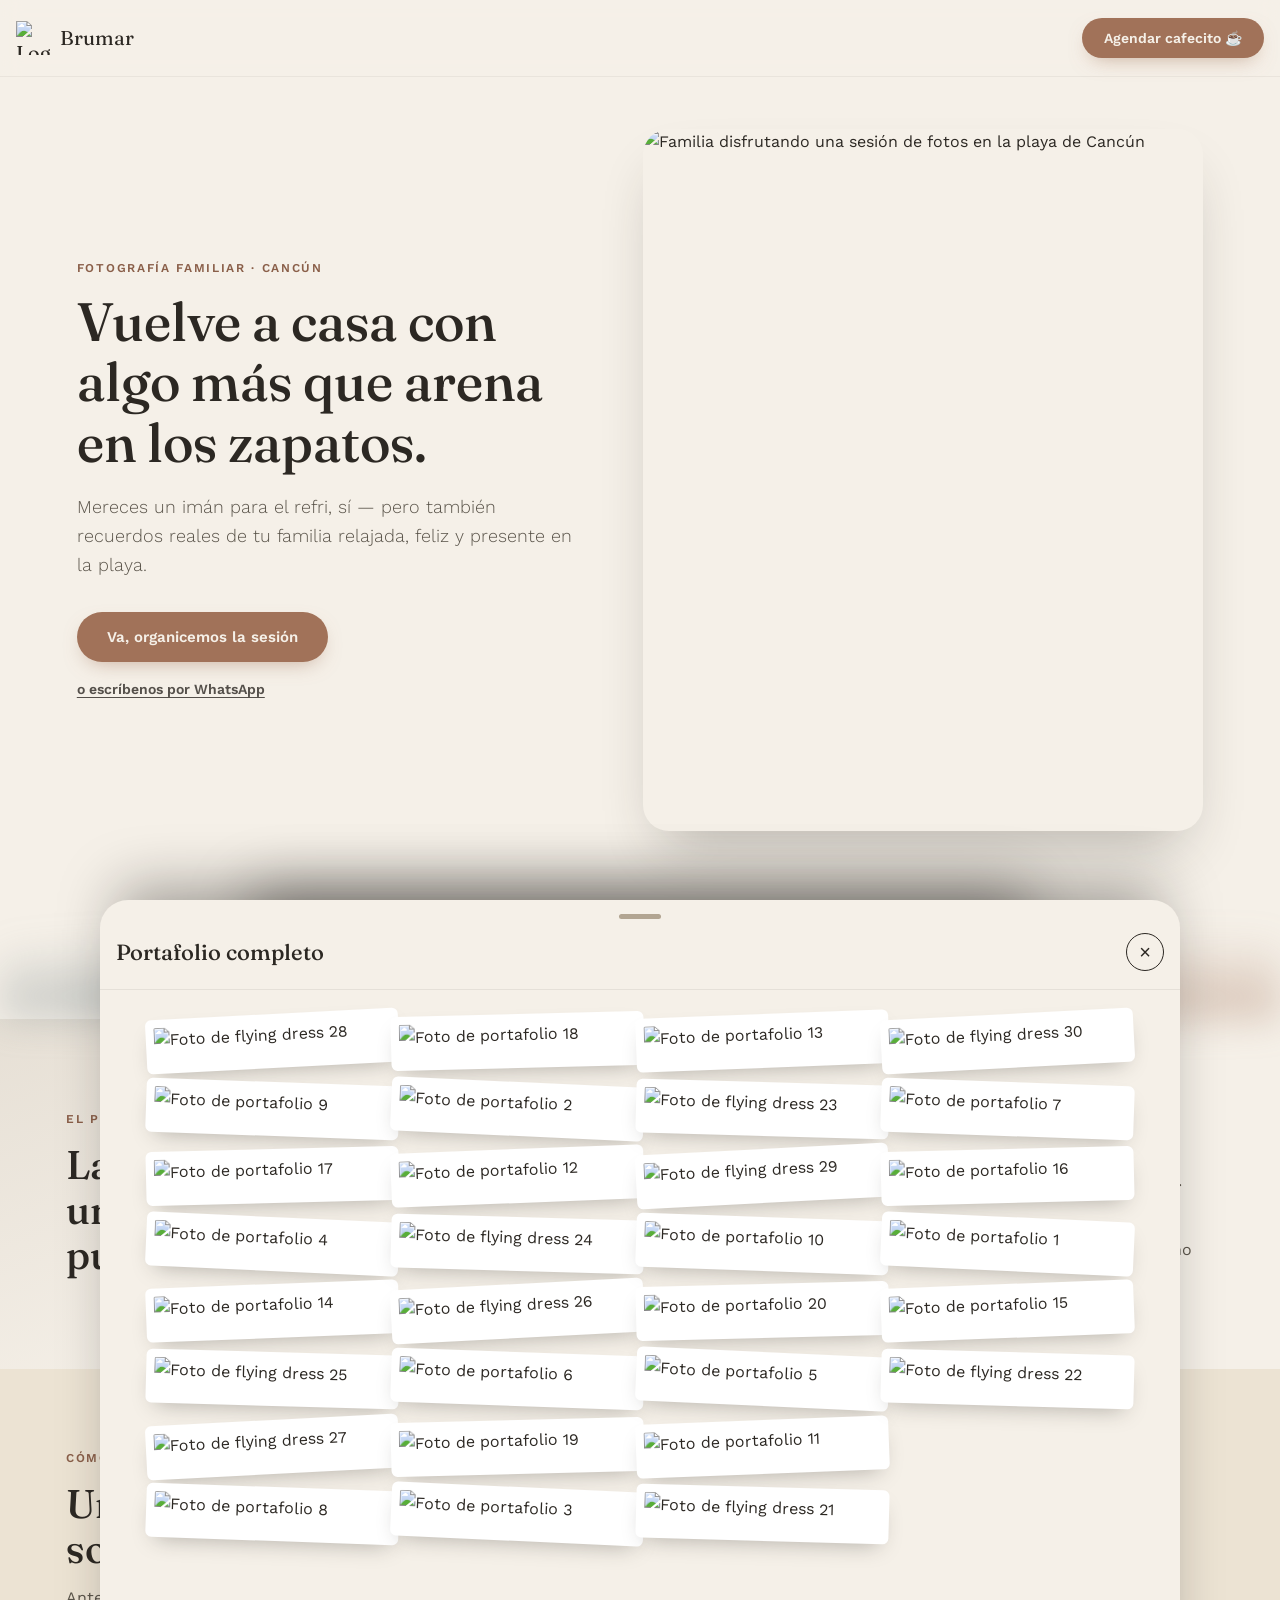
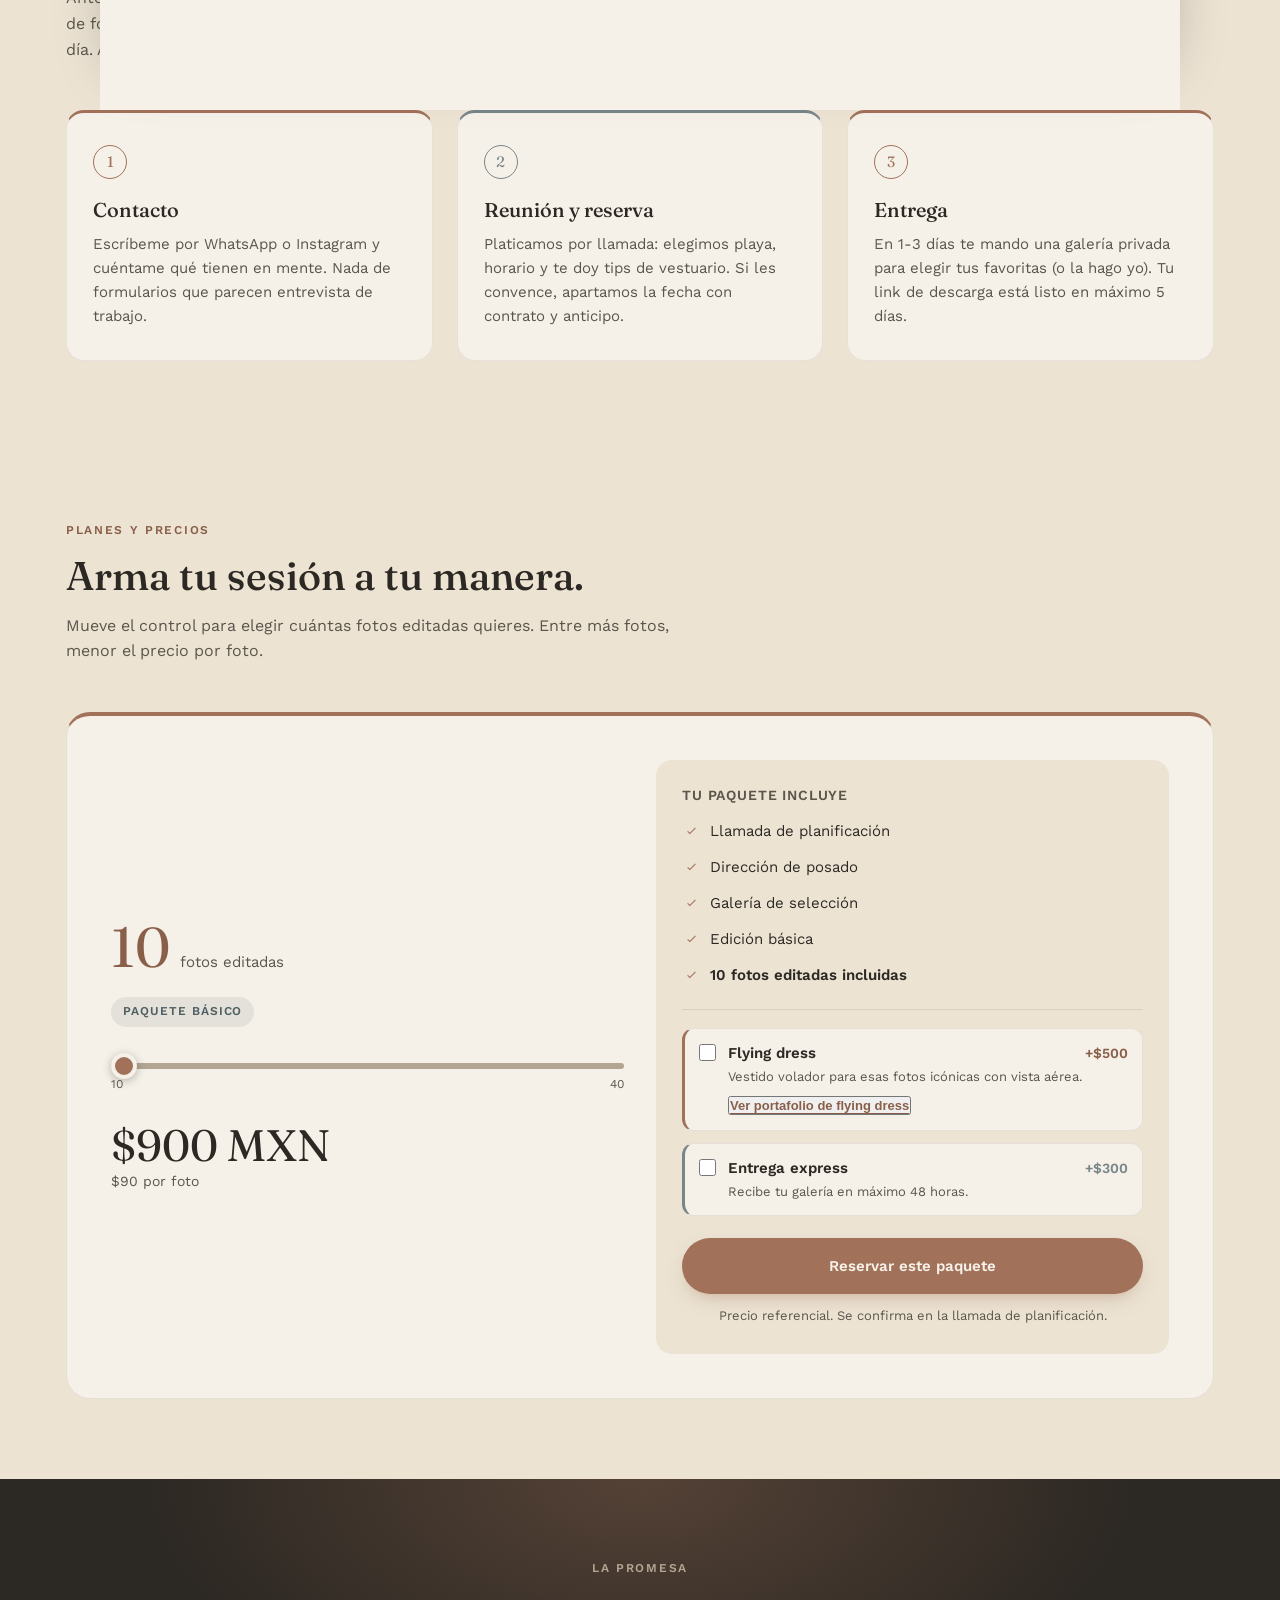
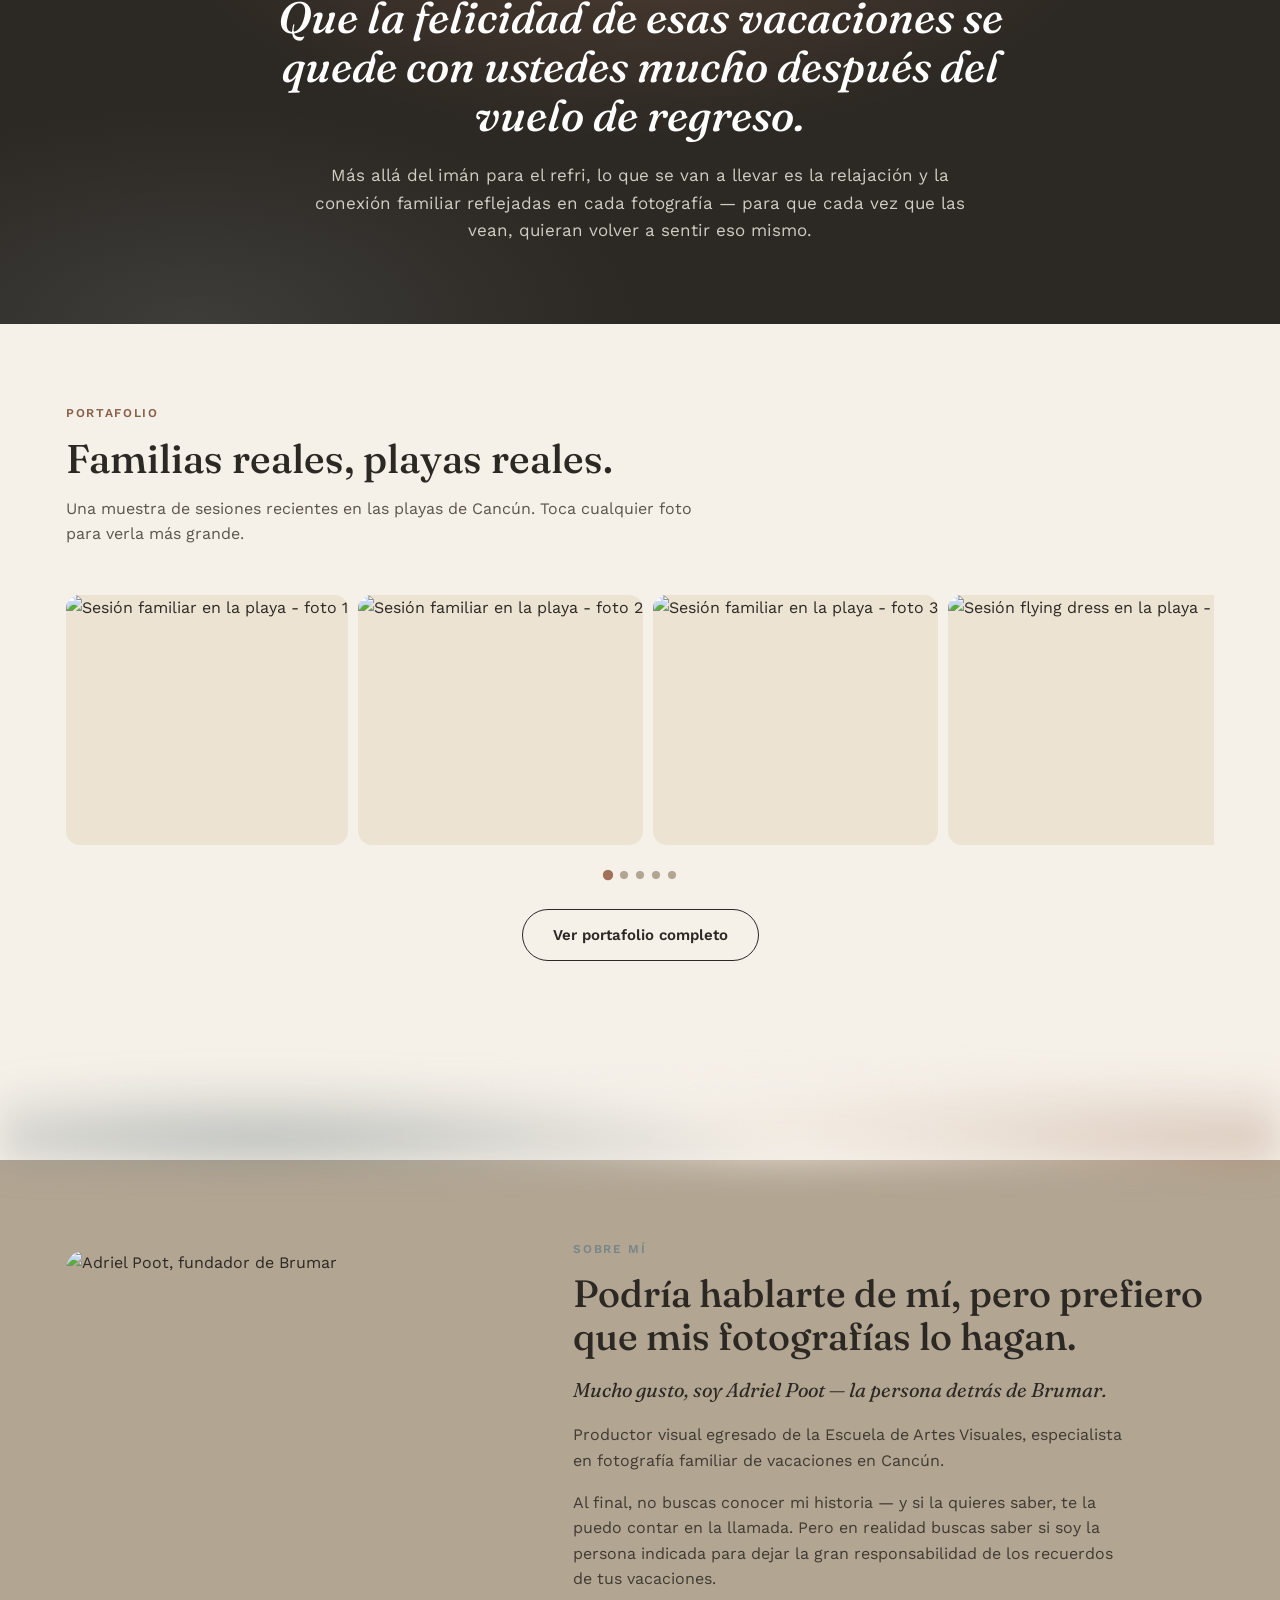
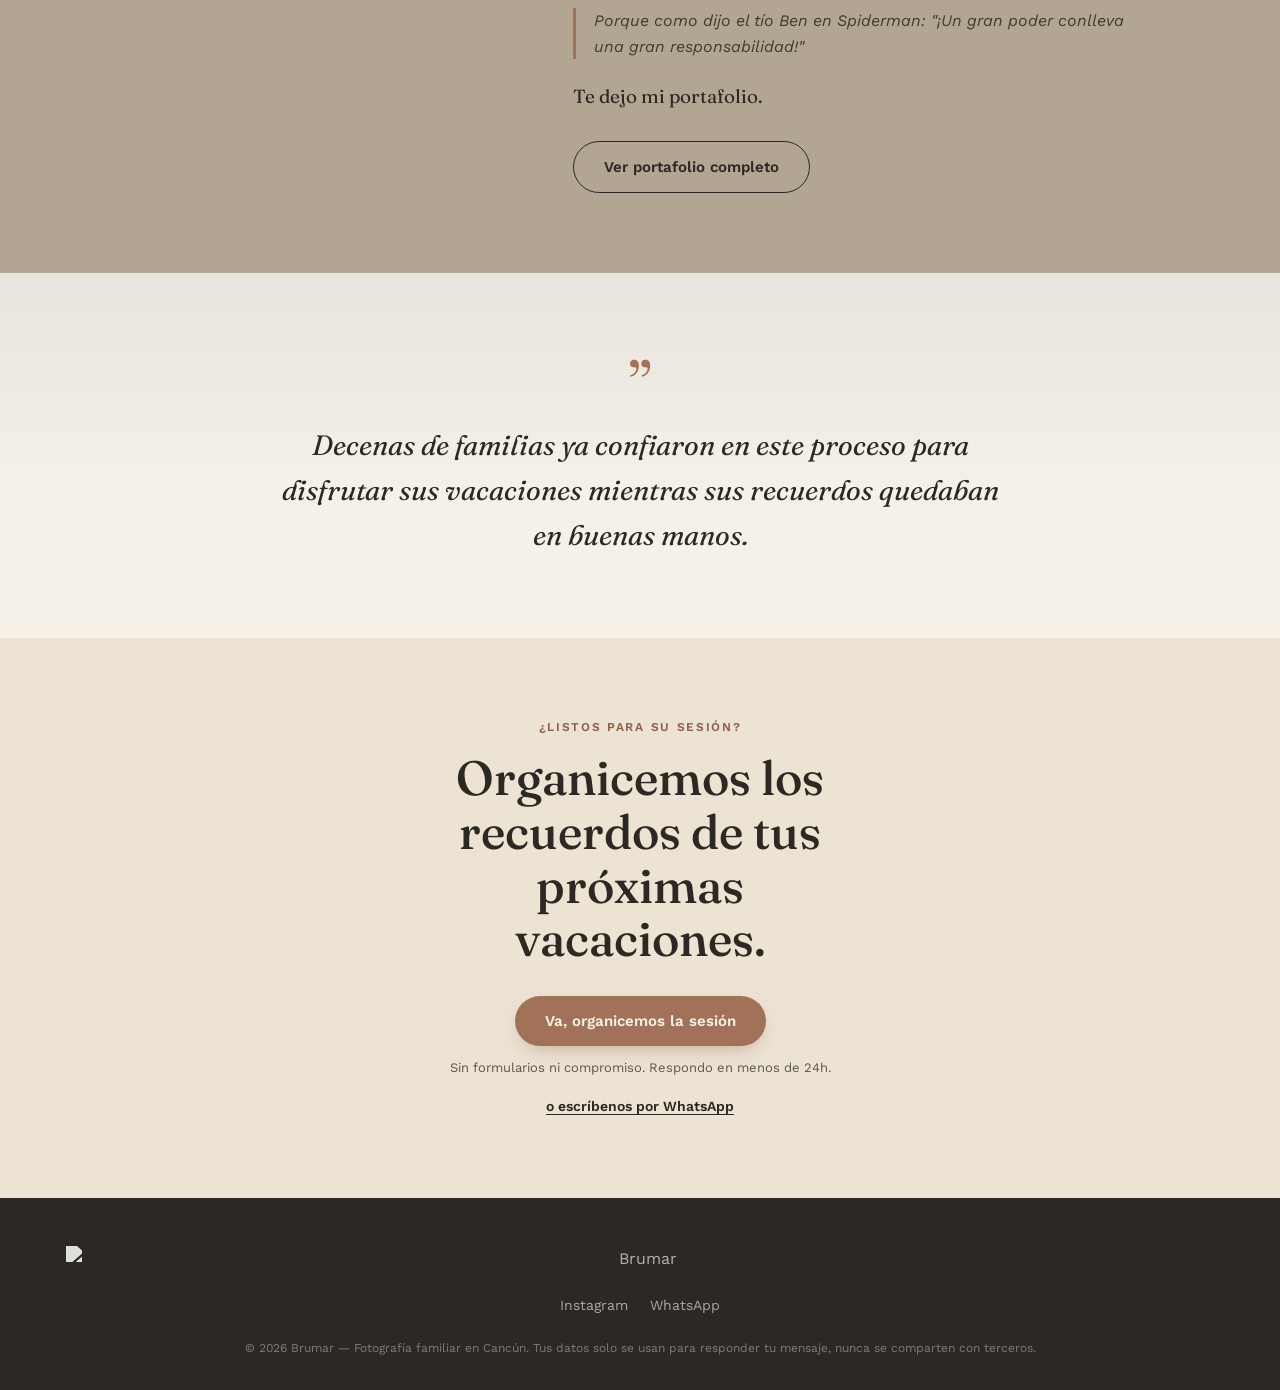
==== index.html @ 44fa8be9 "Update index.html" ====
<!DOCTYPE html>
<html lang="es-MX">
<head>
<meta charset="UTF-8">
<meta name="viewport" content="width=device-width, initial-scale=1.0">
<!-- Preconexiones: adelantan el DNS/TLS con estos dominios para que las fotos y el calendario carguen más rápido -->
<link rel="preconnect" href="https://res.cloudinary.com" crossorigin>
<link rel="dns-prefetch" href="https://res.cloudinary.com">
<link rel="preconnect" href="https://app.cal.com">
<link rel="dns-prefetch" href="https://app.cal.com">
<link rel="preconnect" href="https://cal.com">
<link rel="dns-prefetch" href="https://cal.com">
<script>
  // Evita que el navegador restaure la posición de scroll de una visita anterior
  if ('scrollRestoration' in history) { history.scrollRestoration = 'manual'; }
  window.addEventListener('load', () => { window.scrollTo(0, 0); });
</script>
<title>Brumar | Fotografía familiar en las playas de Cancún</title>
<meta name="description" content="Sesiones de fotografía familiar en las playas de Cancún. Vuelve a casa con recuerdos reales de tus vacaciones, no solo con arena en los zapatos.">

<!-- Open Graph -->
<meta property="og:type" content="business.business">
<meta property="og:title" content="Brumar | Fotografía familiar en las playas de Cancún">
<meta property="og:description" content="Sesiones de fotografía familiar en las playas de Cancún. Vuelve a casa con recuerdos reales de tus vacaciones.">
<meta property="og:image" content="https://res.cloudinary.com/dcio95v6m/image/upload/f_auto,q_auto/v1781577112/Dise%C3%B1o_sin_t%C3%ADtulo_kirfzv.png">
<meta property="og:locale" content="es_MX">

<link rel="icon" href="https://res.cloudinary.com/dcio95v6m/image/upload/w_64,h_64,c_fill,q_auto,f_auto/v1781577115/d54ecc66-3d17-4788-a42c-ffff938f80d3_gj0bym.jpg?v=2" type="image/jpeg">

<!-- Schema.org -->
<script type="application/ld+json">
{
  "@context": "https://schema.org",
  "@type": "LocalBusiness",
  "name": "Brumar",
  "image": "https://res.cloudinary.com/dcio95v6m/image/upload/v1781577112/Copia_de_IMG_3897-Editar_roaivf.jpg",
  "description": "Fotografía familiar de vacaciones en las playas de Cancún.",
  "areaServed": "Cancún, Quintana Roo, México",
  "founder": { "@type": "Person", "name": "Adriel Poot" }
}
</script>

<link rel="preconnect" href="https://fonts.googleapis.com">
<link rel="preconnect" href="https://fonts.gstatic.com" crossorigin>
<link href="https://fonts.googleapis.com/css2?family=Fraunces:ital,opsz,wght@0,9..144,400;0,9..144,500;0,9..144,600;1,9..144,500&family=Work+Sans:wght@300;400;500;600&display=swap" rel="stylesheet">

<style>
  /* ===================== TOKENS ===================== */
  :root{
    --cream:#F5F0E8;
    --cream-deep:#ECE3D3;
    --sand:#B2A592;
    --mist:#798689;
    --terracotta:#A17259;
    --terracotta-deep:#8A5F49;
    --ink:#2C2823;
    --ink-soft:#5B554B;
    --white:#FFFFFF;

    --font-display:'Fraunces', serif;
    --font-body:'Work Sans', sans-serif;

    --space-s: 16px;
    --space-m: 32px;
    --space-l: 48px;
    --space-xl: 80px;
  }

  *{margin:0;padding:0;box-sizing:border-box;}
  html{scroll-behavior:smooth;}
  body{
    font-family:var(--font-body);
    background:var(--cream);
    color:var(--ink);
    line-height:1.6;
    -webkit-font-smoothing:antialiased;
    overflow-x:hidden;
  }
  img{max-width:100%;display:block;}
  a{color:inherit;text-decoration:none;}
  h1,h2,h3{font-family:var(--font-display);font-weight:500;line-height:1.12;color:var(--ink);}
  .eyebrow{
    font-family:var(--font-body);
    text-transform:uppercase;
    letter-spacing:.14em;
    font-size:12px;
    font-weight:600;
    color:var(--terracotta-deep);
    display:block;
    margin-bottom:14px;
  }
  .container{max-width:1180px;margin:0 auto;padding:0 var(--space-s);}
  section{padding:var(--space-xl) 0;}
  @media (max-width:640px){
    section{padding:56px 0;}
    :root{--space-xl:56px;}
  }

  /* focus visibility */
  a:focus-visible, button:focus-visible{outline:2px solid var(--terracotta);outline-offset:3px;}
  @media (prefers-reduced-motion: reduce){
    *{animation-duration:0.01ms !important; animation-iteration-count:1 !important; transition-duration:0.01ms !important; scroll-behavior:auto !important;}
  }

  /* ===================== BUTTONS ===================== */
  .btn{
    display:inline-flex;
    align-items:center;
    gap:8px;
    background:var(--terracotta);
    color:var(--cream);
    font-family:var(--font-body);
    font-weight:600;
    font-size:15px;
    padding:16px 30px;
    border-radius:100px;
    border:none;
    cursor:pointer;
    box-shadow:0 8px 20px -8px rgba(161,114,89,.55);
    transition:transform .25s ease, box-shadow .25s ease, background .25s ease;
    white-space:nowrap;
  }
  .btn:hover{background:var(--terracotta-deep); transform:translateY(-2px); box-shadow:0 12px 24px -8px rgba(161,114,89,.6);}
  .btn-ghost{
    background:transparent;
    border:1.5px solid var(--ink);
    color:var(--ink);
    box-shadow:none;
  }
  .btn-ghost:hover{background:var(--ink); color:var(--cream);}
  .microcopy{
    display:block;
    margin-top:12px;
    font-size:13px;
    color:var(--ink-soft);
  }

  /* ===================== NAV ===================== */
  .nav{
    position:fixed; top:0; left:0; right:0; z-index:100;
    display:flex; align-items:center; justify-content:space-between;
    padding:18px var(--space-s);
    background:rgba(245,240,232,.72);
    backdrop-filter:blur(10px);
    -webkit-backdrop-filter:blur(10px);
    border-bottom:1px solid rgba(44,40,35,.06);
  }
  .nav.is-solid{background:rgba(245,240,232,.94);}
  .nav__logo{display:flex;align-items:center;gap:10px;font-family:var(--font-display);font-size:20px;}
  .nav__logo img{height:34px;width:auto;}
  .nav .btn{padding:12px 22px;font-size:14px;}

  /* ===================== HERO ===================== */
  .hero{
    position:relative;
    display:grid;
    grid-template-columns:1fr;
    background:var(--cream);
    padding:120px var(--space-s) 48px;
    gap:36px;
  }
  @media (min-width:900px){
    .hero{
      grid-template-columns:0.95fr 1.05fr;
      align-items:center;
      min-height:100vh;
      padding:120px 6vw 60px;
      gap:60px;
    }
  }
  .hero__text{
    order:2;
    display:flex;
    flex-direction:column;
    justify-content:center;
  }
  @media (min-width:900px){
    .hero__text{order:1; max-width:520px;}
  }
  .hero__media{
    order:1;
    position:relative;
    overflow:hidden;
    border-radius:26px;
    aspect-ratio:4/5;
    box-shadow:0 30px 60px -22px rgba(44,40,35,.32);
  }
  @media (min-width:900px){
    .hero__media{order:2; aspect-ratio:auto; height:min(78vh, 720px);}
  }
  .hero__media img{width:100%;height:100%;object-fit:cover;object-position:center 30%;}

  .hero__text .eyebrow{color:var(--terracotta-deep);}
  .hero h1{
    font-size:clamp(30px, 4.4vw, 54px);
    max-width:14ch;
    color:var(--ink);
  }
  .hero p{
    margin-top:20px;
    font-size:clamp(16px, 1.6vw, 18px);
    max-width:46ch;
    color:var(--ink-soft);
    font-weight:300;
  }
  .hero__cta{margin-top:32px;}
  .hero__cta .microcopy{color:var(--ink-soft);}
  .hero__alt, .cta-final__alt{margin-top:14px;}
  .hero__alt a{font-size:14px; font-weight:600; color:var(--ink); text-decoration:underline; text-underline-offset:3px; opacity:.8;}
  .hero__alt a:hover{opacity:1;}
  .cta-final__alt a{font-size:14px; font-weight:600; color:var(--ink); text-decoration:underline; text-underline-offset:3px;}

  .scroll-hint{display:none;}
  .scroll-hint span{width:1px;height:26px;background:currentColor;animation:scrollDown 1.8s ease-in-out infinite;}
  @keyframes scrollDown{0%{opacity:0; transform:scaleY(.3); transform-origin:top;}50%{opacity:1;transform:scaleY(1);transform-origin:top;}100%{opacity:0;transform:scaleY(.3);transform-origin:bottom;}}

  /* ===================== MIST DIVIDER (signature element) ===================== */
  .mist-divider{
    position:relative;
    height:120px;
    margin-top:-1px;
    background:
      radial-gradient(60% 100% at 20% 100%, rgba(121,134,137,.55), transparent 70%),
      radial-gradient(50% 100% at 60% 100%, rgba(245,240,232,.9), transparent 75%),
      radial-gradient(70% 100% at 90% 100%, rgba(161,114,89,.4), transparent 70%);
    filter:blur(18px);
  }
  @media (max-width:640px){.mist-divider{height:70px;}}

  /* ===================== REVEAL ===================== */
  .reveal{opacity:0; transform:translateY(22px); transition:opacity .8s ease, transform .8s ease;}
  .reveal.is-visible{opacity:1; transform:translateY(0);}

  /* ===================== PROBLEMA ===================== */
  .problema{background:linear-gradient(160deg, rgba(178,165,146,.22), transparent 55%), var(--cream);}
  .problema__grid{display:grid; gap:var(--space-l); align-items:center;}
  .problema h2{font-size:clamp(26px,4vw,40px); max-width:16ch;}
  .problema p{margin-top:18px; color:var(--ink-soft); font-size:16px; max-width:52ch;}
  @media (min-width:900px){
    .problema__grid{grid-template-columns:1fr 1fr; gap:var(--space-xl);}
  }

  /* ===================== PROCESO ===================== */
  .proceso{background:var(--cream-deep);}
  .proceso__head{max-width:640px; margin-bottom:var(--space-l);}
  .proceso__head h2{font-size:clamp(26px,4vw,40px);}
  .proceso__head p{margin-top:14px; color:var(--ink-soft);}
  .proceso__grid{display:grid; gap:24px; grid-template-columns:1fr;}
  @media (min-width:820px){.proceso__grid{grid-template-columns:repeat(3,1fr);}}
  .step{
    background:var(--cream);
    border-radius:18px;
    padding:32px 26px;
    border:1px solid rgba(44,40,35,.07);
    border-top:3px solid var(--terracotta);
  }
  .step:nth-child(2){border-top-color:var(--mist);}
  .step__num{
    font-family:var(--font-display);
    font-size:15px;
    color:var(--terracotta);
    border:1px solid var(--terracotta);
    width:34px;height:34px;
    border-radius:50%;
    display:flex;align-items:center;justify-content:center;
    margin-bottom:20px;
  }
  .step:nth-child(2) .step__num{color:var(--mist); border-color:var(--mist);}
  .step h3{font-size:20px; margin-bottom:10px;}
  .step p{color:var(--ink-soft); font-size:15px;}

  /* ===================== COTIZADOR ===================== */
  .cotizador{background:var(--cream-deep);}
  .cotizador__head{max-width:640px; margin-bottom:var(--space-l);}
  .cotizador__head h2{font-size:clamp(26px,4vw,40px);}
  .cotizador__head p{margin-top:14px; color:var(--ink-soft);}
  .quoter{
    background:var(--cream);
    border-radius:24px;
    border:1px solid rgba(44,40,35,.08);
    border-top:4px solid var(--terracotta);
    padding:36px;
    display:grid;
    gap:32px;
  }
  @media (min-width:900px){.quoter{grid-template-columns:1fr 1fr; padding:44px;}}

  .quoter__left{display:flex; flex-direction:column; justify-content:center;}
  .quoter__count{display:flex; align-items:baseline; gap:10px; margin-bottom:6px;}
  .quoter__count-num{font-family:var(--font-display); font-size:56px; color:var(--terracotta-deep);}
  .quoter__count-label{font-size:15px; color:var(--ink-soft);}
  .quoter__tier{
    display:inline-block;
    font-size:12px; font-weight:600; letter-spacing:.08em; text-transform:uppercase;
    color:var(--terracotta-deep);
    background:rgba(161,114,89,.1);
    padding:5px 12px;
    border-radius:100px;
    margin-bottom:22px;
    width:fit-content;
    transition:color .2s ease, background .2s ease;
  }
  .quoter__tier.is-mist{color:#4f5f62; background:rgba(121,134,137,.14);}

  .slider{
    -webkit-appearance:none;
    appearance:none;
    width:100%;
    height:6px;
    border-radius:100px;
    background:var(--sand);
    outline:none;
    margin:14px 0 6px;
  }
  .slider::-webkit-slider-thumb{
    -webkit-appearance:none;
    appearance:none;
    width:26px;height:26px;
    border-radius:50%;
    background:var(--terracotta);
    border:4px solid var(--cream);
    box-shadow:0 2px 8px rgba(44,40,35,.3);
    cursor:pointer;
  }
  .slider::-moz-range-thumb{
    width:26px;height:26px;
    border-radius:50%;
    background:var(--terracotta);
    border:4px solid var(--cream);
    box-shadow:0 2px 8px rgba(44,40,35,.3);
    cursor:pointer;
    border:none;
  }
  .slider::-moz-range-track{height:6px; border-radius:100px; background:var(--sand);}
  .quoter__scale{display:flex; justify-content:space-between; font-size:12px; color:var(--ink-soft); margin-bottom:28px;}

  .quoter__price-row{display:flex; flex-direction:column; gap:2px;}
  .quoter__price{font-family:var(--font-display); font-size:44px; color:var(--ink); line-height:1.05;}
  .quoter__price-sub{font-size:14px; color:var(--ink-soft);}
  .quoter__total{margin-top:2px; font-size:14px; color:var(--ink-soft);}
  .quoter__total strong{color:var(--ink); font-weight:600; font-family:var(--font-body);}
  .quoter__extras-total{font-size:13px; color:var(--terracotta-deep); margin-top:2px; min-height:18px;}

  .quoter__right{
    background:var(--cream-deep);
    border-radius:16px;
    padding:28px 26px;
  }
  .quoter__right h3{font-family:var(--font-body); font-size:14px; font-weight:600; text-transform:uppercase; letter-spacing:.06em; color:var(--ink-soft); margin-bottom:16px;}
  .quoter__list{list-style:none; display:flex; flex-direction:column; gap:12px; margin-bottom:22px;}
  .quoter__list li{display:flex; align-items:flex-start; gap:10px; font-size:15px; color:var(--ink);}
  .quoter__list li::before{
    content:"";
    flex-shrink:0;
    width:18px;height:18px;
    margin-top:2px;
    border-radius:50%;
    background:var(--terracotta);
    -webkit-mask:url("data:image/svg+xml,%3Csvg xmlns='http://www.w3.org/2000/svg' viewBox='0 0 24 24'%3E%3Cpath fill='white' d='M9 16.2l-3.5-3.5-1.4 1.4L9 19 20 8l-1.4-1.4z'/%3E%3C/svg%3E") center/70% no-repeat;
    mask:url("data:image/svg+xml,%3Csvg xmlns='http://www.w3.org/2000/svg' viewBox='0 0 24 24'%3E%3Cpath fill='white' d='M9 16.2l-3.5-3.5-1.4 1.4L9 19 20 8l-1.4-1.4z'/%3E%3C/svg%3E") center/70% no-repeat;
  }
  .quoter__list li.is-dynamic{font-weight:600;}

  /* Extras */
  .quoter__extras{
    border-top:1px solid rgba(44,40,35,.1);
    padding-top:18px;
    margin-bottom:22px;
    display:flex; flex-direction:column; gap:12px;
  }
  .extra{
    display:flex; align-items:flex-start; gap:12px;
    background:var(--cream);
    border:1px solid rgba(44,40,35,.08);
    border-left:3px solid var(--terracotta);
    border-radius:12px;
    padding:12px 14px;
    cursor:pointer;
  }
  .extra--mist{border-left-color:var(--mist);}
  .extra input{margin-top:3px; width:17px; height:17px; accent-color:var(--terracotta); flex-shrink:0;}
  .extra--mist input{accent-color:var(--mist);}
  .extra--mist .extra__price{color:var(--mist);}
  .extra__body{flex:1;}
  .extra__top{display:flex; justify-content:space-between; align-items:baseline; gap:8px;}
  .extra__name{font-size:15px; font-weight:600; color:var(--ink);}
  .extra__price{font-size:14px; color:var(--terracotta-deep); font-weight:600; white-space:nowrap;}
  .extra__desc{font-size:13px; color:var(--ink-soft); margin-top:2px;}
  .extra__link{
    display:inline-block; margin-top:8px; font-size:13px; font-weight:600;
    color:var(--terracotta-deep); text-decoration:underline;
    text-underline-offset:3px;
  }

  .quoter__right .btn{width:100%; justify-content:center;}
  .quoter__right .microcopy{text-align:center;}

  /* Modal galería Flying Dress: mismo lenguaje visual que el portafolio completo */
  .fd-modal{
    position:fixed; inset:0; z-index:210;
    display:flex;
    align-items:flex-end;
    justify-content:center;
    background:rgba(20,18,16,0);
    pointer-events:none;
    transition:background .3s ease, backdrop-filter .3s ease;
  }
  .fd-modal.is-open{
    background:rgba(20,18,16,.55);
    backdrop-filter:blur(3px);
    -webkit-backdrop-filter:blur(3px);
    pointer-events:auto;
  }
  .fd-modal__panel{
    display:flex;
    flex-direction:column;
    width:100%;
    max-width:820px;
    height:88vh;
    background:var(--cream);
    border-radius:28px 28px 0 0;
    box-shadow:0 -30px 60px -20px rgba(20,18,16,.4);
    transform:translateY(100%);
    transition:transform .3s cubic-bezier(.22,.61,.36,1);
    position:relative;
  }
  .fd-modal.is-open .fd-modal__panel{transform:translateY(0);}
  .fd-modal__handle{width:42px; height:5px; border-radius:100px; background:var(--sand); margin:14px auto 0; flex-shrink:0;}
  .fd-modal__header{
    padding:10px var(--space-s) 14px;
    border-bottom:1px solid rgba(44,40,35,.08);
  }
  .fd-modal h3{font-family:var(--font-display); font-size:22px; line-height:1.1;}
  .fd-modal p{color:var(--ink-soft); font-size:13px; margin-top:4px;}
  .fd-modal__close{
    position:absolute; top:16px; right:18px;
    background:transparent; color:var(--ink);
    width:38px; height:38px; border-radius:50%;
    border:1.5px solid var(--ink);
    font-size:20px; line-height:1; cursor:pointer;
    display:flex; align-items:center; justify-content:center;
    transition:background .2s ease, color .2s ease, transform .2s ease;
  }
  .fd-modal__close:hover{background:var(--ink); color:var(--cream); transform:rotate(90deg);}
  .fd-modal__body{flex:1; overflow-y:auto; padding:20px var(--space-s) 60px;}

  /* ===================== PROMESA ===================== */
  .promesa{
    background:
      radial-gradient(60% 90% at 50% 0%, rgba(161,114,89,.35), transparent 65%),
      radial-gradient(50% 70% at 15% 100%, rgba(121,134,137,.22), transparent 70%),
      var(--ink);
    color:var(--cream);
    text-align:center;
  }
  .promesa .container{max-width:820px;}
  .promesa .eyebrow{color:var(--sand);}
  .promesa h2{color:var(--white); font-size:clamp(26px,4.4vw,44px); font-style:italic;}
  .promesa p{margin-top:22px; color:rgba(245,240,232,.82); font-size:17px; max-width:60ch; margin-left:auto; margin-right:auto;}

  /* ===================== PORTAFOLIO ===================== */
  .portafolio__head{max-width:640px; margin-bottom:var(--space-l);}
  .portafolio__head h2{font-size:clamp(26px,4vw,40px);}
  .portafolio__head p{margin-top:14px; color:var(--ink-soft);}

  /* Carrusel: cada foto conserva su orientación real (vertical u horizontal), sin recortes */
  .carousel-wrap{position:relative;}
  .carousel{
    display:flex;
    gap:10px;
    overflow-x:auto;
    scroll-snap-type:x mandatory;
    padding-bottom:6px;
    scrollbar-width:none;
  }
  .carousel::-webkit-scrollbar{display:none;}
  .carousel figure{
    flex:0 0 auto;
    height:190px;
    scroll-snap-align:start;
    border-radius:14px;
    overflow:hidden;
    cursor:pointer;
    background:var(--cream-deep);
  }
  @media (min-width:720px){.carousel figure{height:250px;}}
  .carousel img{height:100%; width:auto; display:block; transition:transform .5s ease;}
  .carousel figure:hover img{transform:scale(1.04);}

  .carousel__dots{display:flex; justify-content:center; gap:8px; margin-top:20px;}
  .carousel__dots button{
    width:8px; height:8px; border-radius:50%;
    border:none; background:var(--sand); padding:0; cursor:pointer;
    transition:background .2s ease, transform .2s ease;
  }
  .carousel__dots button.is-active{background:var(--terracotta); transform:scale(1.3);}

  /* Flechas: flotan sobre el carrusel y solo aparecen al pasar el cursor (desktop) */
  .carousel__nav{
    position:absolute; top:0; bottom:6px;
    display:flex; align-items:center;
    pointer-events:none;
  }
  .carousel__nav--prev{left:-6px;}
  .carousel__nav--next{right:-6px;}
  .carousel__nav button{
    width:38px; height:38px; border-radius:50%;
    border:none; background:rgba(245,240,232,.92);
    box-shadow:0 6px 16px -6px rgba(44,40,35,.4);
    display:flex; align-items:center; justify-content:center;
    cursor:pointer; font-size:15px; color:var(--ink);
    opacity:0;
    transform:translateY(0) scale(.9);
    transition:opacity .2s ease, transform .2s ease, background .2s ease, color .2s ease;
    pointer-events:auto;
  }
  .carousel-wrap:hover .carousel__nav button{opacity:1; transform:scale(1);}
  .carousel__nav button:hover{background:var(--ink); color:var(--cream);}
  @media (max-width:900px){ .carousel__nav{display:none;} }

  .portafolio__footer{margin-top:30px; text-align:center;}

  /* Lightbox */
  .lightbox{
    position:fixed;inset:0;z-index:300;
    background:rgba(20,18,16,.92);
    display:none;
    align-items:flex-start;justify-content:center;
    padding:80px 24px 24px;
    overflow-y:auto;
  }
  .lightbox.is-open{display:flex;}
  .lightbox img{max-width:100%; max-height:78vh; border-radius:8px;}
  .lightbox__close{
    position:fixed; top:20px; right:24px;
    width:42px; height:42px; border-radius:50%;
    background:rgba(245,240,232,.12);
    border:1.5px solid rgba(245,240,232,.6);
    color:var(--cream);
    font-size:22px;cursor:pointer;line-height:1;
    display:flex; align-items:center; justify-content:center;
    transition:background .2s ease, transform .2s ease;
    z-index:2;
  }
  .lightbox__close:hover{background:rgba(245,240,232,.9); color:var(--ink); transform:rotate(90deg);}

  /* Modal portafolio completo: panel que sube desde abajo (bottom sheet), tampoco recorta las fotos */
  .full-modal{
    position:fixed; inset:0; z-index:210;
    display:flex;
    align-items:flex-end;
    justify-content:center;
    background:rgba(20,18,16,0);
    backdrop-filter:blur(0px);
    -webkit-backdrop-filter:blur(0px);
    pointer-events:none;
    transition:background .3s ease, backdrop-filter .3s ease;
  }
  .full-modal.is-open{
    background:rgba(20,18,16,.55);
    backdrop-filter:blur(3px);
    -webkit-backdrop-filter:blur(3px);
    pointer-events:auto;
  }
  .full-modal__panel{
    display:flex;
    flex-direction:column;
    width:100%;
    max-width:1080px;
    height:90vh;
    background:var(--cream);
    border-radius:28px 28px 0 0;
    box-shadow:0 -30px 60px -20px rgba(20,18,16,.4);
    transform:translateY(100%);
    transition:transform .3s cubic-bezier(.22,.61,.36,1);
  }
  .full-modal.is-open .full-modal__panel{transform:translateY(0);}

  .full-modal__handle{
    width:42px; height:5px; border-radius:100px;
    background:var(--sand);
    margin:14px auto 0;
    flex-shrink:0;
  }
  .full-modal__header{
    position:sticky; top:0; z-index:2;
    display:flex; align-items:center; justify-content:space-between;
    gap:16px;
    padding:14px var(--space-s) 18px;
    background:var(--cream);
    border-bottom:1px solid rgba(44,40,35,.08);
    border-radius:28px 28px 0 0;
  }
  .full-modal__titles h3{font-family:var(--font-display); font-size:22px; line-height:1.1;}
  .full-modal__titles span{font-size:13px; color:var(--ink-soft);}
  .full-modal__close{
    background:transparent; color:var(--ink);
    width:38px; height:38px; border-radius:50%;
    border:1.5px solid var(--ink);
    font-size:20px; line-height:1; cursor:pointer;
    display:flex; align-items:center; justify-content:center;
    flex-shrink:0;
    transition:background .2s ease, color .2s ease, transform .2s ease;
  }
  .full-modal__close:hover{background:var(--ink); color:var(--cream); transform:rotate(90deg);}
  .full-modal__body{
    flex:1;
    overflow-y:auto;
    padding:24px var(--space-s) 70px;
  }
  /* Colaje tipo polaroid — compartido por el portafolio completo y el de flying dress */
  .masonry{
    columns:2 140px; column-gap:0;
    max-width:980px; margin:0 auto;
  }
  @media (min-width:560px){.masonry{columns:3 170px;}}
  @media (min-width:860px){.masonry{columns:4 200px;}}
  /* El panel de flying dress es más angosto: nunca pasa de 3 columnas */
  .fd-modal .masonry{max-width:100%;}
  @media (min-width:860px){.fd-modal .masonry{columns:3 170px;}}
  .masonry figure{
    break-inside:avoid;
    margin:0 -4px 14px;
    padding:8px 8px 20px;
    background:var(--white);
    border-radius:6px;
    box-shadow:0 10px 22px -10px rgba(44,40,35,.35);
    cursor:pointer;
    transition:transform .3s ease, box-shadow .3s ease, z-index 0s;
    position:relative;
  }
  .masonry img{width:100%; display:block; border-radius:2px;}
  .masonry figure:nth-child(6n+1){transform:rotate(-3deg);}
  .masonry figure:nth-child(6n+2){transform:rotate(2deg);}
  .masonry figure:nth-child(6n+3){transform:rotate(-1.4deg);}
  .masonry figure:nth-child(6n+4){transform:rotate(2.6deg);}
  .masonry figure:nth-child(6n+5){transform:rotate(-2.2deg);}
  .masonry figure:nth-child(6n){transform:rotate(1.6deg);}
  .masonry figure:hover{
    transform:rotate(0deg) scale(1.05);
    box-shadow:0 20px 34px -14px rgba(44,40,35,.5);
    z-index:5;
  }

  /* ===================== SOBRE MÍ ===================== */
  .sobre{background:var(--sand); color:var(--ink);}
  .sobre .eyebrow{color:var(--mist);}
  .sobre__grid{display:grid; gap:var(--space-l); align-items:center;}
  @media (min-width:880px){.sobre__grid{grid-template-columns:0.8fr 1.2fr; gap:var(--space-xl);}}
  .sobre__photo{
    border-radius:20px;
    overflow:hidden;
    aspect-ratio:4/5;
  }
  .sobre__photo img{width:100%;height:100%;object-fit:cover;}
  .sobre h2{font-size:clamp(26px,4vw,38px);}
  .sobre .lead{
    font-family:var(--font-display);
    font-style:italic;
    font-size:20px;
    margin-top:16px;
    color:var(--ink);
  }
  .sobre p{margin-top:16px; color:#3f3a32; font-size:16px; max-width:56ch;}
  .sobre__quote{
    margin-top:22px;
    padding-left:18px;
    border-left:3px solid var(--terracotta);
    font-style:italic;
    color:var(--ink);
    font-size:15px;
  }
  .sobre__sig{margin-top:22px; font-family:var(--font-display); font-size:19px;}
  .sobre__footer{margin-top:30px;}
  .sobre .btn-ghost{border-color:var(--ink);}

  /* ===================== PRUEBA SOCIAL ===================== */
  .social{background:linear-gradient(180deg, rgba(121,134,137,.10), rgba(121,134,137,0) 60%), var(--cream); text-align:center;}
  .social .container{max-width:760px;}
  .social__mark{font-family:var(--font-display); font-size:64px; color:var(--terracotta); line-height:1; margin-bottom:6px;}
  .social p{font-family:var(--font-display); font-size:clamp(20px,3vw,28px); font-style:italic; color:var(--ink);}

  /* ===================== CTA FINAL ===================== */
  .cta-final{
    background:var(--cream-deep);
    text-align:center;
  }
  .cta-final h2{font-size:clamp(28px,5vw,48px); max-width:14ch; margin:0 auto;}
  .cta-final .btn{margin-top:30px;}

  /* ===================== FOOTER ===================== */
  footer{
    background:var(--ink);
    color:rgba(245,240,232,.75);
    padding:var(--space-l) 0 var(--space-m);
    text-align:center;
  }
  .footer__logo{height:30px; margin:0 auto 18px; filter:brightness(0) invert(1); opacity:.85;}
  .footer__social{display:flex; justify-content:center; gap:22px; margin-bottom:22px; font-size:14px;}
  .footer__social a{opacity:.85;}
  .footer__social a:hover{opacity:1; color:var(--mist);}
  footer .fine{font-size:12px; opacity:.55;}
</style>
</head>
<body>

<!-- ============ NAV ============ -->
<nav class="nav" id="siteNav">
  <a href="#top" class="nav__logo" aria-label="Brumar - inicio">
    <img src="https://res.cloudinary.com/dcio95v6m/image/upload/w_120,q_auto,f_auto/v1781577112/ISOTIPO-09_pgk5wl.png" alt="Logo Brumar" width="34" height="34">
    Brumar
  </a>
  <!-- CTA único: sin menú de navegación con enlaces adicionales, por doctrina CRO -->
  <button type="button" class="btn" data-cal-link="estudiobrumar/secret" data-cal-config='{"layout":"month_view"}'>Agendar cafecito ☕️</button>
</nav>

<!-- ============ HERO ============ -->
<header class="hero" id="top">
  <div class="hero__text">
    <span class="eyebrow">Fotografía familiar · Cancún</span>
    <h1>Vuelve a casa con algo más que arena en los zapatos.</h1>
    <p>Mereces un imán para el refri, sí — pero también recuerdos reales de tu familia relajada, feliz y presente en la playa.</p>
    <div class="hero__cta">
      <button type="button" class="btn" data-cal-link="estudiobrumar/secret" data-cal-config='{"layout":"month_view"}'>Va, organicemos la sesión</button>
      <div class="hero__alt">
        <a href="https://api.whatsapp.com/send?phone=+529982247502&text=%C2%A1Hola!%20%F0%9F%91%8B%20Me%20gustar%C3%ADa%20recibir%20informaci%C3%B3n%20sobre%20las%20sesiones%20de%20fotos." target="_blank" rel="noopener">o escríbenos por WhatsApp</a>
      </div>
    </div>
  </div>
  <div class="hero__media">
    <img
      src="https://res.cloudinary.com/dcio95v6m/image/upload/w_1600,q_auto,f_auto/v1781577112/Copia_de_IMG_3897-Editar_roaivf.jpg"
      srcset="https://res.cloudinary.com/dcio95v6m/image/upload/w_800,q_auto,f_auto/v1781577112/Copia_de_IMG_3897-Editar_roaivf.jpg 800w,
              https://res.cloudinary.com/dcio95v6m/image/upload/w_1600,q_auto,f_auto/v1781577112/Copia_de_IMG_3897-Editar_roaivf.jpg 1600w"
      sizes="(min-width:900px) 55vw, 100vw"
      alt="Familia disfrutando una sesión de fotos en la playa de Cancún"
      fetchpriority="high">
  </div>
  <div class="scroll-hint" aria-hidden="true"><span></span>Desliza</div>
</header>

<div class="mist-divider" aria-hidden="true"></div>

<!-- ============ PROBLEMA ============ -->
<section class="problema">
  <div class="container problema__grid">
    <div class="reveal">
      <span class="eyebrow">El problema real</span>
      <h2>Las vacaciones no son un evento que se pueda controlar.</h2>
    </div>
    <div class="reveal">
      <p>Cuando una familia sale de vacaciones a la playa, carga con la presión de que todo salga tal como lo imaginó. Pero llegan a un lugar que no conocen, con un clima y una luz que no controlan.</p>
      <p>Esa necesidad de controlar cada detalle es justo lo que impide relajarse y disfrutar. Porque las vacaciones no son trabajo — y no deberían sentirse como uno.</p>
    </div>
  </div>
</section>

<!-- ============ PROCESO ============ -->
<section class="proceso">
  <div class="container">
    <div class="proceso__head reveal">
      <span class="eyebrow">Cómo trabajamos</span>
      <h2>Un proceso pensado para que tú solo disfrutes.</h2>
      <p>Antes de cada sesión agendamos una videollamada: revisamos precios y cantidad de fotos, si quieres agregar el flying dress, y vemos en vivo cómo está la playa ese día. Al final resolvemos tus dudas y te recomendamos lugares para conocer.</p>
    </div>
    <div class="proceso__grid">
      <div class="step reveal">
        <div class="step__num">1</div>
        <h3>Contacto</h3>
        <p>Escríbeme por WhatsApp o Instagram y cuéntame qué tienen en mente. Nada de formularios que parecen entrevista de trabajo.</p>
      </div>
      <div class="step reveal">
        <div class="step__num">2</div>
        <h3>Reunión y reserva</h3>
        <p>Platicamos por llamada: elegimos playa, horario y te doy tips de vestuario. Si les convence, apartamos la fecha con contrato y anticipo.</p>
      </div>
      <div class="step reveal">
        <div class="step__num">3</div>
        <h3>Entrega</h3>
        <p>En 1-3 días te mando una galería privada para elegir tus favoritas (o la hago yo). Tu link de descarga está listo en máximo 5 días.</p>
      </div>
    </div>
  </div>
</section>

<!-- ============ COTIZADOR ============ -->
<section class="cotizador" id="precios">
  <div class="container">
    <div class="cotizador__head reveal">
      <span class="eyebrow">Planes y precios</span>
      <h2>Arma tu sesión a tu manera.</h2>
      <p>Mueve el control para elegir cuántas fotos editadas quieres. Entre más fotos, menor el precio por foto.</p>
    </div>

    <div class="quoter reveal">
      <div class="quoter__left">
        <div class="quoter__count">
          <span class="quoter__count-num" id="qCount">10</span>
          <span class="quoter__count-label">fotos editadas</span>
        </div>
        <span class="quoter__tier" id="qTierLabel">Paquete Estándar</span>

        <input type="range" min="10" max="40" value="10" step="1" class="slider" id="qSlider" aria-label="Cantidad de fotos">
        <div class="quoter__scale"><span>10</span><span>40</span></div>

        <div class="quoter__price-row">
          <span class="quoter__price" id="qTotal">$1,500 MXN</span>
          <span class="quoter__price-sub" id="qPricePerPhoto">$75 por foto</span>
        </div>
        <div class="quoter__extras-total" id="qExtrasTotal"></div>
      </div>

      <div class="quoter__right">
        <h3>Tu paquete incluye</h3>
        <ul class="quoter__list" id="qList"></ul>

        <div class="quoter__extras">
          <label class="extra">
            <input type="checkbox" id="extraFlyingDress" data-price="500">
            <div class="extra__body">
              <div class="extra__top">
                <span class="extra__name">Flying dress</span>
                <span class="extra__price">+$500</span>
              </div>
              <p class="extra__desc">Vestido volador para esas fotos icónicas con vista aérea.</p>
              <button type="button" class="extra__link" id="fdOpenBtn">Ver portafolio de flying dress</button>
            </div>
          </label>

          <label class="extra extra--mist">
            <input type="checkbox" id="extraExpress" data-price="300">
            <div class="extra__body">
              <div class="extra__top">
                <span class="extra__name">Entrega express</span>
                <span class="extra__price">+$300</span>
              </div>
              <p class="extra__desc">Recibe tu galería en máximo 48 horas.</p>
            </div>
          </label>
        </div>

        <a href="#" class="btn" id="qWhatsapp" target="_blank" rel="noopener">Reservar este paquete</a>
        <span class="microcopy">Precio referencial. Se confirma en la llamada de planificación.</span>
      </div>
    </div>
  </div>
</section>

<!-- Modal de portafolio Flying Dress -->
<div class="fd-modal" id="fdModal" role="dialog" aria-modal="true" aria-label="Portafolio de flying dress">
  <div class="fd-modal__panel">
    <div class="fd-modal__handle" aria-hidden="true"></div>
    <button class="fd-modal__close" id="fdCloseBtn" aria-label="Cerrar">&times;</button>
    <div class="fd-modal__header">
      <h3>Flying dress</h3>
      <p>Un vuelo, un vestido, una foto que se ve como sacada de un sueño.</p>
    </div>
    <div class="fd-modal__body">
    <div class="fd-grid masonry" id="fdGrid">
      <figure><img loading="lazy" src="https://res.cloudinary.com/dcio95v6m/image/upload/w_500,q_auto,f_auto/v1781577117/IMG_8450-Editar_zupcgk.jpg" alt="Ejemplo de sesión flying dress 1"></figure>
      <figure><img loading="lazy" src="https://res.cloudinary.com/dcio95v6m/image/upload/w_500,q_auto,f_auto/v1781577116/IMG_8427-Mejorado-NR-Editar_zlpwh0.jpg" alt="Ejemplo de sesión flying dress 2"></figure>
      <figure><img loading="lazy" src="https://res.cloudinary.com/dcio95v6m/image/upload/w_500,q_auto,f_auto/v1781577125/ChatGPT_Image_15_jun_2026_09_08_40_p.m._ahzvlq.png" alt="Ejemplo de sesión flying dress 3"></figure>
      <figure><img loading="lazy" src="https://res.cloudinary.com/dcio95v6m/image/upload/w_500,q_auto,f_auto/v1781577120/IMG_8457-Editar_zz8uat.jpg" alt="Ejemplo de sesión flying dress 4"></figure>
      <figure><img loading="lazy" src="https://res.cloudinary.com/dcio95v6m/image/upload/w_500,q_auto,f_auto/v1781577116/IMG_8437-Mejorado-NR-Editar_ua6k07.jpg" alt="Ejemplo de sesión flying dress 5"></figure>
      <figure><img loading="lazy" src="https://res.cloudinary.com/dcio95v6m/image/upload/w_500,q_auto,f_auto/v1781577125/ChatGPT_Image_15_jun_2026_09_09_35_p.m._uifkmq.png" alt="Ejemplo de sesión flying dress 6"></figure>
      <figure><img loading="lazy" src="https://res.cloudinary.com/dcio95v6m/image/upload/w_500,q_auto,f_auto/v1781577116/IMG_8419-Editar_nmzhdo.jpg" alt="Ejemplo de sesión flying dress 7"></figure>
      <figure><img loading="lazy" src="https://res.cloudinary.com/dcio95v6m/image/upload/w_500,q_auto,f_auto/v1781577126/ChatGPT_Image_15_jun_2026_09_21_17_p.m._pmaimk.png" alt="Ejemplo de sesión flying dress 8"></figure>
      <figure><img loading="lazy" src="https://res.cloudinary.com/dcio95v6m/image/upload/w_500,q_auto,f_auto/v1781577123/ChatGPT_Image_15_jun_2026_09_06_42_p.m._j6bwwk.png" alt="Ejemplo de sesión flying dress 9"></figure>
      <figure><img loading="lazy" src="https://res.cloudinary.com/dcio95v6m/image/upload/w_500,q_auto,f_auto/v1781577125/ChatGPT_Image_15_jun_2026_09_22_54_p.m._pvline.png" alt="Ejemplo de sesión flying dress 10"></figure>
    </div>
    </div>
  </div>
</div>

<!-- ============ PROMESA ============ -->
<section class="promesa">
  <div class="container reveal">
    <span class="eyebrow">La promesa</span>
    <h2>Que la felicidad de esas vacaciones se quede con ustedes mucho después del vuelo de regreso.</h2>
    <p>Más allá del imán para el refri, lo que se van a llevar es la relajación y la conexión familiar reflejadas en cada fotografía — para que cada vez que las vean, quieran volver a sentir eso mismo.</p>
  </div>
</section>

<!-- ============ PORTAFOLIO ============ -->
<section class="portafolio" id="portafolio">
  <div class="container">
    <div class="portafolio__head reveal">
      <span class="eyebrow">Portafolio</span>
      <h2>Familias reales, playas reales.</h2>
      <p>Una muestra de sesiones recientes en las playas de Cancún. Toca cualquier foto para verla más grande.</p>
    </div>
    <div class="carousel-wrap reveal">
      <div class="carousel" id="portfolioCarousel">
        <figure><img loading="lazy" src="https://res.cloudinary.com/dcio95v6m/image/upload/q_auto,f_auto,h_800/v1781577124/IMG_3900-Editar_evotobak_el2cll.jpg" alt="Sesión familiar en la playa - foto 1"></figure>
        <figure><img loading="lazy" src="https://res.cloudinary.com/dcio95v6m/image/upload/q_auto,f_auto,h_800/v1781577121/IMG_3906-Editar_evotobak_jprfd3.jpg" alt="Sesión familiar en la playa - foto 2"></figure>
        <figure><img loading="lazy" src="https://res.cloudinary.com/dcio95v6m/image/upload/q_auto,f_auto,h_800/v1781577120/IMG_3888-Editar_evotobak_hh5uzg.jpg" alt="Sesión familiar en la playa - foto 3"></figure>
        <figure><img loading="lazy" src="https://res.cloudinary.com/dcio95v6m/image/upload/q_auto,f_auto,h_800/v1781577120/IMG_8457-Editar_zz8uat.jpg" alt="Sesión flying dress en la playa - foto 4"></figure>
        <figure><img loading="lazy" src="https://res.cloudinary.com/dcio95v6m/image/upload/q_auto,f_auto,h_800/v1781577124/Photo_from_2023-09-02_08-39-34-Editar_xlhtad.jpg" alt="Sesión familiar en la playa - foto 5"></figure>
        <figure><img loading="lazy" src="https://res.cloudinary.com/dcio95v6m/image/upload/q_auto,f_auto,h_800/v1781577124/Photo_from_2023-09-02_08-58-10-Editar_jy3xxa.jpg" alt="Sesión familiar en la playa - foto 6"></figure>
        <figure><img loading="lazy" src="https://res.cloudinary.com/dcio95v6m/image/upload/q_auto,f_auto,h_800/v1781577129/IMG_2790-Editar_zzrjr4.jpg" alt="Sesión familiar en la playa - foto 7"></figure>
        <figure><img loading="lazy" src="https://res.cloudinary.com/dcio95v6m/image/upload/q_auto,f_auto,h_800/v1781577116/IMG_8437-Mejorado-NR-Editar_ua6k07.jpg" alt="Sesión flying dress en la playa - foto 8"></figure>
        <figure><img loading="lazy" src="https://res.cloudinary.com/dcio95v6m/image/upload/q_auto,f_auto,h_800/v1781577120/IMG_2804-Editar_hxgugj.jpg" alt="Sesión familiar en la playa - foto 9"></figure>
        <figure><img loading="lazy" src="https://res.cloudinary.com/dcio95v6m/image/upload/q_auto,f_auto,h_800/v1781577119/IMG_2896-Editar_cg7e5r.jpg" alt="Sesión familiar en la playa - foto 10"></figure>
        <figure><img loading="lazy" src="https://res.cloudinary.com/dcio95v6m/image/upload/q_auto,f_auto,h_800/v1782415062/IMG_2338-Editar_ontshm.jpg" alt="Sesión familiar en la playa - foto 11"></figure>
        <figure><img loading="lazy" src="https://res.cloudinary.com/dcio95v6m/image/upload/q_auto,f_auto,h_800/v1781577116/IMG_8419-Editar_nmzhdo.jpg" alt="Sesión flying dress en la playa - foto 12"></figure>
        <figure><img loading="lazy" src="https://res.cloudinary.com/dcio95v6m/image/upload/q_auto,f_auto,h_800/v1782415061/IMG_2360-Editar_qcconc.jpg" alt="Sesión familiar en la playa - foto 13"></figure>
        <figure><img loading="lazy" src="https://res.cloudinary.com/dcio95v6m/image/upload/q_auto,f_auto,h_800/v1781577122/IMG_3932-Editar_evotobak_irpql9.jpg" alt="Sesión familiar en la playa - foto 14"></figure>
        <figure><img loading="lazy" src="https://res.cloudinary.com/dcio95v6m/image/upload/q_auto,f_auto,h_800/v1782415059/IMG_2332-Editar_dwhasd.jpg" alt="Sesión familiar en la playa - foto 15"></figure>
      </div>
      <div class="carousel__nav carousel__nav--prev">
        <button type="button" id="carPrev" aria-label="Anterior">&larr;</button>
      </div>
      <div class="carousel__nav carousel__nav--next">
        <button type="button" id="carNext" aria-label="Siguiente">&rarr;</button>
      </div>
      <div class="carousel__dots" id="carDots"></div>
    </div>
    <div class="portafolio__footer">
      <button type="button" class="btn btn-ghost" id="openFullPortfolio1">Ver portafolio completo</button>
    </div>
  </div>
</section>

<!-- Modal de portafolio completo -->
<div class="full-modal" id="fullPortfolioModal" role="dialog" aria-modal="true" aria-label="Portafolio completo">
  <div class="full-modal__panel">
    <div class="full-modal__handle" aria-hidden="true"></div>
    <div class="full-modal__header">
      <div class="full-modal__titles">
        <h3>Portafolio completo</h3>
      </div>
      <button class="full-modal__close" id="fullPortfolioClose" aria-label="Cerrar">&times;</button>
    </div>
    <div class="full-modal__body">
    <div class="masonry" id="fullPortfolioGrid">
      <figure><img loading="lazy" src="https://res.cloudinary.com/dcio95v6m/image/upload/q_auto,f_auto,w_500/v1781577125/ChatGPT_Image_15_jun_2026_09_09_35_p.m._uifkmq.png" alt="Foto de flying dress 28"></figure>
      <figure><img loading="lazy" src="https://res.cloudinary.com/dcio95v6m/image/upload/q_auto,f_auto,w_500/v1781577124/Photo_from_2023-09-02_08-58-10-Editar_jy3xxa.jpg" alt="Foto de portafolio 9"></figure>
      <figure><img loading="lazy" src="https://res.cloudinary.com/dcio95v6m/image/upload/q_auto,f_auto,w_500/v1782415062/IMG_2338-Editar_ontshm.jpg" alt="Foto de portafolio 17"></figure>
      <figure><img loading="lazy" src="https://res.cloudinary.com/dcio95v6m/image/upload/q_auto,f_auto,w_500/v1781577121/IMG_3896-Editar_evotobak_dyiknf.jpg" alt="Foto de portafolio 4"></figure>
      <figure><img loading="lazy" src="https://res.cloudinary.com/dcio95v6m/image/upload/q_auto,f_auto,w_500/v1781577120/IMG_2911-Editar_idqxra.jpg" alt="Foto de portafolio 14"></figure>
      <figure><img loading="lazy" src="https://res.cloudinary.com/dcio95v6m/image/upload/q_auto,f_auto,w_500/v1781577116/IMG_8419-Editar_nmzhdo.jpg" alt="Foto de flying dress 25"></figure>
      <figure><img loading="lazy" src="https://res.cloudinary.com/dcio95v6m/image/upload/q_auto,f_auto,w_500/v1781577125/ChatGPT_Image_15_jun_2026_09_08_40_p.m._ahzvlq.png" alt="Foto de flying dress 27"></figure>
      <figure><img loading="lazy" src="https://res.cloudinary.com/dcio95v6m/image/upload/q_auto,f_auto,w_500/v1781577123/Photo_from_2023-09-02_08-40-04-Editar_dtsqtj.jpg" alt="Foto de portafolio 8"></figure>
      <figure><img loading="lazy" src="https://res.cloudinary.com/dcio95v6m/image/upload/q_auto,f_auto,w_500/v1782415061/IMG_2358-Editar_bqiqpt.jpg" alt="Foto de portafolio 18"></figure>
      <figure><img loading="lazy" src="https://res.cloudinary.com/dcio95v6m/image/upload/q_auto,f_auto,w_500/v1781577122/IMG_3932-Editar_evotobak_irpql9.jpg" alt="Foto de portafolio 2"></figure>
      <figure><img loading="lazy" src="https://res.cloudinary.com/dcio95v6m/image/upload/q_auto,f_auto,w_500/v1781577121/IMG_2893-Editar_dh7uqh.jpg" alt="Foto de portafolio 12"></figure>
      <figure><img loading="lazy" src="https://res.cloudinary.com/dcio95v6m/image/upload/q_auto,f_auto,w_500/v1781577116/IMG_8427-Mejorado-NR-Editar_zlpwh0.jpg" alt="Foto de flying dress 24"></figure>
      <figure><img loading="lazy" src="https://res.cloudinary.com/dcio95v6m/image/upload/q_auto,f_auto,w_500/v1781577126/ChatGPT_Image_15_jun_2026_09_21_17_p.m._pmaimk.png" alt="Foto de flying dress 26"></figure>
      <figure><img loading="lazy" src="https://res.cloudinary.com/dcio95v6m/image/upload/q_auto,f_auto,w_500/v1781805467/Photo_from_2023-09-02_08-43-19-2_th3ync.jpg" alt="Foto de portafolio 6"></figure>
      <figure><img loading="lazy" src="https://res.cloudinary.com/dcio95v6m/image/upload/q_auto,f_auto,w_500/v1782415061/IMG_2360-Editar_qcconc.jpg" alt="Foto de portafolio 19"></figure>
      <figure><img loading="lazy" src="https://res.cloudinary.com/dcio95v6m/image/upload/q_auto,f_auto,w_500/v1781577121/IMG_3906-Editar_evotobak_jprfd3.jpg" alt="Foto de portafolio 3"></figure>
      <figure><img loading="lazy" src="https://res.cloudinary.com/dcio95v6m/image/upload/q_auto,f_auto,w_500/v1781577120/IMG_2804-Editar_hxgugj.jpg" alt="Foto de portafolio 13"></figure>
      <figure><img loading="lazy" src="https://res.cloudinary.com/dcio95v6m/image/upload/q_auto,f_auto,w_500/v1781577116/IMG_8437-Mejorado-NR-Editar_ua6k07.jpg" alt="Foto de flying dress 23"></figure>
      <figure><img loading="lazy" src="https://res.cloudinary.com/dcio95v6m/image/upload/q_auto,f_auto,w_500/v1781577125/ChatGPT_Image_15_jun_2026_09_22_54_p.m._pvline.png" alt="Foto de flying dress 29"></figure>
      <figure><img loading="lazy" src="https://res.cloudinary.com/dcio95v6m/image/upload/q_auto,f_auto,w_500/v1781577122/Photo_from_2023-09-02_08-38-22-Editar_qao4ti.jpg" alt="Foto de portafolio 10"></figure>
      <figure><img loading="lazy" src="https://res.cloudinary.com/dcio95v6m/image/upload/q_auto,f_auto,w_500/v1782415059/IMG_2332-Editar_dwhasd.jpg" alt="Foto de portafolio 20"></figure>
      <figure><img loading="lazy" src="https://res.cloudinary.com/dcio95v6m/image/upload/q_auto,f_auto,w_500/v1781577120/IMG_3888-Editar_evotobak_hh5uzg.jpg" alt="Foto de portafolio 5"></figure>
      <figure><img loading="lazy" src="https://res.cloudinary.com/dcio95v6m/image/upload/q_auto,f_auto,w_500/v1781577129/IMG_2790-Editar_zzrjr4.jpg" alt="Foto de portafolio 11"></figure>
      <figure><img loading="lazy" src="https://res.cloudinary.com/dcio95v6m/image/upload/q_auto,f_auto,w_500/v1781577120/IMG_8457-Editar_zz8uat.jpg" alt="Foto de flying dress 21"></figure>
      <figure><img loading="lazy" src="https://res.cloudinary.com/dcio95v6m/image/upload/q_auto,f_auto,w_500/v1781577123/ChatGPT_Image_15_jun_2026_09_06_42_p.m._j6bwwk.png" alt="Foto de flying dress 30"></figure>
      <figure><img loading="lazy" src="https://res.cloudinary.com/dcio95v6m/image/upload/q_auto,f_auto,w_500/v1781577124/Photo_from_2023-09-02_08-39-34-Editar_xlhtad.jpg" alt="Foto de portafolio 7"></figure>
      <figure><img loading="lazy" src="https://res.cloudinary.com/dcio95v6m/image/upload/q_auto,f_auto,w_500/v1782415063/IMG_2315-Editar_bdipaf.jpg" alt="Foto de portafolio 16"></figure>
      <figure><img loading="lazy" src="https://res.cloudinary.com/dcio95v6m/image/upload/q_auto,f_auto,w_500/v1781577124/IMG_3900-Editar_evotobak_el2cll.jpg" alt="Foto de portafolio 1"></figure>
      <figure><img loading="lazy" src="https://res.cloudinary.com/dcio95v6m/image/upload/q_auto,f_auto,w_500/v1781577119/IMG_2896-Editar_cg7e5r.jpg" alt="Foto de portafolio 15"></figure>
      <figure><img loading="lazy" src="https://res.cloudinary.com/dcio95v6m/image/upload/q_auto,f_auto,w_500/v1781577117/IMG_8450-Editar_zupcgk.jpg" alt="Foto de flying dress 22"></figure>
    </div>
    </div>
  </div>
</div>

<div class="mist-divider" aria-hidden="true"></div>

<!-- ============ SOBRE MÍ ============ -->
<section class="sobre">
  <div class="container sobre__grid">
    <div class="sobre__photo reveal">
      <img loading="lazy" src="https://res.cloudinary.com/dcio95v6m/image/upload/w_800,q_auto,f_auto/v1781803369/WhatsApp_Image_2026-06-18_at_12.17.33_nwyigw.jpg" alt="Adriel Poot, fundador de Brumar">
    </div>
    <div class="reveal">
      <span class="eyebrow">Sobre mí</span>
      <h2>Podría hablarte de mí, pero prefiero que mis fotografías lo hagan.</h2>
      <p class="lead">Mucho gusto, soy Adriel Poot — la persona detrás de Brumar.</p>
      <p>Productor visual egresado de la Escuela de Artes Visuales, especialista en fotografía familiar de vacaciones en Cancún.</p>
      <p>Al final, no buscas conocer mi historia — y si la quieres saber, te la puedo contar en la llamada. Pero en realidad buscas saber si soy la persona indicada para dejar la gran responsabilidad de los recuerdos de tus vacaciones.</p>
      <p class="sobre__quote">Porque como dijo el tío Ben en Spiderman: "¡Un gran poder conlleva una gran responsabilidad!"</p>
      <div class="sobre__sig">Te dejo mi portafolio.</div>
      <div class="sobre__footer">
        <button type="button" class="btn btn-ghost" id="openFullPortfolio2">Ver portafolio completo</button>
      </div>
    </div>
  </div>
</section>

<!-- ============ PRUEBA SOCIAL ============ -->
<section class="social">
  <div class="container reveal">
    <div class="social__mark" aria-hidden="true">”</div>
    <p>Decenas de familias ya confiaron en este proceso para disfrutar sus vacaciones mientras sus recuerdos quedaban en buenas manos.</p>
  </div>
</section>

<!-- ============ CTA FINAL ============ -->
<section class="cta-final" id="contacto">
  <div class="container reveal">
    <span class="eyebrow">¿Listos para su sesión?</span>
    <h2>Organicemos los recuerdos de tus próximas vacaciones.</h2>
    <button type="button" class="btn" data-cal-link="estudiobrumar/secret" data-cal-config='{"layout":"month_view"}'>Va, organicemos la sesión</button>
    <span class="microcopy">Sin formularios ni compromiso. Respondo en menos de 24h.</span>
    <div class="cta-final__alt">
      <a href="https://api.whatsapp.com/send?phone=+529982247502&text=%C2%A1Hola!%20%F0%9F%91%8B%20Me%20gustar%C3%ADa%20recibir%20informaci%C3%B3n%20sobre%20las%20sesiones%20de%20fotos." target="_blank" rel="noopener">o escríbenos por WhatsApp</a>
    </div>
  </div>
</section>

<!-- ============ FOOTER ============ -->
<footer>
  <div class="container">
    <img class="footer__logo" src="https://res.cloudinary.com/dcio95v6m/image/upload/w_120,q_auto,f_auto/v1781577112/ISOTIPO-09_pgk5wl.png" alt="Brumar">
    <div class="footer__social">
      <a href="https://www.instagram.com/estudiobrumar/" target="_blank" rel="noopener">Instagram</a>
      <a href="https://api.whatsapp.com/send?phone=+529982247502&text=%C2%A1Hola!%20%F0%9F%91%8B%20Me%20gustar%C3%ADa%20recibir%20informaci%C3%B3n%20sobre%20las%20sesiones%20de%20fotos." target="_blank" rel="noopener">WhatsApp</a>
    </div>
    <p class="fine">© 2026 Brumar — Fotografía familiar en Cancún. Tus datos solo se usan para responder tu mensaje, nunca se comparten con terceros.</p>
  </div>
</footer>

<!-- ============ LIGHTBOX ============ -->
<div class="lightbox" id="lightbox" role="dialog" aria-modal="true" aria-label="Vista ampliada de fotografía">
  <button class="lightbox__close" id="lightboxClose" aria-label="Cerrar">&times;</button>
  <img id="lightboxImg" src="" alt="">
</div>

<!-- CAL.COM EMBED: el calendario está oculto hasta que se hace clic en un botón "Agendar" — entonces aparece como ventana emergente sobre la misma página, sin recargar ni salir del sitio -->
<script type="text/javascript">
  (function (C, A, L) {
    let p = function (a, ar) { a.q.push(ar); };
    let d = C.document;
    C.Cal = C.Cal || function () {
      let cal = C.Cal; let ar = arguments;
      if (!cal.loaded) {
        cal.ns = {}; cal.q = cal.q || [];
        d.head.appendChild(d.createElement("script")).src = A;
        cal.loaded = true;
      }
      if (ar[0] === L) {
        const api = function () { p(api, arguments); };
        const namespace = ar[1];
        api.q = api.q || [];
        if (typeof namespace === "string") {
          cal.ns[namespace] = cal.ns[namespace] || api;
          p(cal.ns[namespace], ar);
          p(cal, ["initNamespace", namespace]);
        } else p(cal, ar);
        return;
      }
      p(cal, ar);
    };
  })(window, "https://app.cal.com/embed/embed.js", "init");

  Cal("init", { origin: "https://cal.com" });

  Cal("ui", {
    "cssVarsPerTheme": {
      "light": { "cal-brand": "#a17259" },
      "dark": { "cal-brand": "#a17259" }
    },
    "hideEventTypeDetails": false,
    "layout": "month_view"
  });
</script>

<!-- META PIXEL: pega aquí tu código de Meta Pixel (Business Manager → Events Manager) -->
<!-- GOOGLE TAG: pega aquí tu Google Tag / GA4 (analytics.google.com) -->
<!-- TIKTOK PIXEL: pega aquí tu TikTok Pixel (TikTok Ads Manager → Assets → Events) -->
<!-- CONVERSIONS API: pega aquí el script de CAPI (Business Manager → Events Manager → CAPI) -->
<!-- Regla de oro: si por ahora no vas a hacer ads, no instales ningún pixel todavía. -->

<script>
  // Nav: fondo sólido al hacer scroll
  const nav = document.getElementById('siteNav');
  window.addEventListener('scroll', () => {
    nav.classList.toggle('is-solid', window.scrollY > 40);
  }, { passive:true });

  // Scroll reveal
  const revealEls = document.querySelectorAll('.reveal');
  const io = new IntersectionObserver((entries) => {
    entries.forEach(e => { if (e.isIntersecting) { e.target.classList.add('is-visible'); io.unobserve(e.target); } });
  }, { threshold:0.12 });
  revealEls.forEach(el => io.observe(el));

  // Cotizador
  const qSlider = document.getElementById('qSlider');
  const qCount = document.getElementById('qCount');
  const qTierLabel = document.getElementById('qTierLabel');
  const qPricePerPhoto = document.getElementById('qPricePerPhoto');
  const qTotal = document.getElementById('qTotal');
  const qExtrasTotal = document.getElementById('qExtrasTotal');
  const qList = document.getElementById('qList');
  const qWhatsapp = document.getElementById('qWhatsapp');
  const extraCheckboxes = document.querySelectorAll('.quoter__extras input[type="checkbox"]');

  function getTier(n){
    if (n <= 19) return { name:'Paquete Básico', price:90, edicion:'Edición básica', cambios:null };
    if (n <= 29) return { name:'Paquete Estándar', price:75, edicion:'Edición profesional', cambios:null };
    if (n <= 34) return { name:'Paquete Avanzado', price:66, edicion:'Edición profesional', cambios:'1 cambio de ropa' };
    return { name:'Paquete Premium', price:60, edicion:'Edición profesional', cambios:'2 cambios de ropa' };
  }

  function getSelectedExtras(){
    return Array.from(extraCheckboxes)
      .filter(cb => cb.checked)
      .map(cb => ({
        name: cb.closest('.extra').querySelector('.extra__name').textContent,
        price: parseInt(cb.dataset.price, 10)
      }));
  }

  function updateQuoter(){
    const n = parseInt(qSlider.value, 10);
    const tier = getTier(n);
    const basePrice = n * tier.price;
    const extras = getSelectedExtras();
    const extrasSum = extras.reduce((sum, e) => sum + e.price, 0);
    const total = basePrice + extrasSum;

    qCount.textContent = n;
    qTierLabel.textContent = tier.name;
    qTierLabel.classList.toggle('is-mist', n <= 29);
    qTotal.textContent = '$' + total.toLocaleString('es-MX') + ' MXN';
    qPricePerPhoto.textContent = '$' + tier.price + ' por foto';

    qExtrasTotal.textContent = extras.length
      ? '+ ' + extras.map(e => `${e.name} ($${e.price})`).join(' + ')
      : '';

    const items = [
      'Llamada de planificación',
      'Dirección de posado',
      'Galería de selección',
      tier.edicion
    ];
    if (tier.cambios) items.push(tier.cambios);

    qList.innerHTML = items.map(it => `<li>${it}</li>`).join('')
      + `<li class="is-dynamic">${n} fotos editadas incluidas</li>`;

    const extrasMsg = extras.length ? ` + ${extras.map(e => e.name).join(' + ')}` : '';
    const msg = encodeURIComponent(`Hola Adriel, quiero reservar el ${tier.name} de ${n} fotos${extrasMsg} (total aprox. $${total} MXN).`);
    qWhatsapp.href = `https://wa.me/529982247502?text=${msg}`;
  }

  qSlider.addEventListener('input', updateQuoter);
  extraCheckboxes.forEach(cb => cb.addEventListener('change', updateQuoter));
  updateQuoter();

  // Modal Flying Dress
  const fdModal = document.getElementById('fdModal');
  const fdOpenBtn = document.getElementById('fdOpenBtn');
  const fdCloseBtn = document.getElementById('fdCloseBtn');
  fdOpenBtn.addEventListener('click', (e) => {
    e.preventDefault();
    fdModal.classList.add('is-open');
  });
  function closeFdModal(){ fdModal.classList.remove('is-open'); }
  fdCloseBtn.addEventListener('click', closeFdModal);
  fdModal.addEventListener('click', (e) => { if (e.target === fdModal) closeFdModal(); });
  document.addEventListener('keydown', (e) => { if (e.key === 'Escape') closeFdModal(); });
  document.getElementById('fdGrid').addEventListener('click', (e) => {
    const img = e.target.closest('img');
    if (img) openLightbox(img);
  });

  // Lightbox (funciona para el carrusel y el portafolio completo)
  const lightbox = document.getElementById('lightbox');
  const lightboxImg = document.getElementById('lightboxImg');
  function bigUrl(src){ return src.replace(/\/upload\/[^/]+\//, '/upload/q_auto,f_auto,w_1400/'); }
  function openLightbox(img){
    const hiResSrc = bigUrl(img.src);
    // Muestra al instante la miniatura que ya está en caché (sin esperar),
    // y la reemplaza por la versión nítida en cuanto termine de cargar.
    lightboxImg.src = img.src;
    lightboxImg.alt = img.alt;
    lightbox.classList.add('is-open');
    if (hiResSrc !== img.src) {
      const hiRes = new Image();
      hiRes.onload = () => { lightboxImg.src = hiResSrc; };
      hiRes.src = hiResSrc;
    }
  }
  function closeLightbox(){ lightbox.classList.remove('is-open'); lightboxImg.src=''; }
  document.getElementById('lightboxClose').addEventListener('click', closeLightbox);
  lightbox.addEventListener('click', (e) => { if (e.target === lightbox) closeLightbox(); });
  document.addEventListener('keydown', (e) => { if (e.key === 'Escape') closeLightbox(); });

  // Carrusel de portafolio
  const carousel = document.getElementById('portfolioCarousel');
  const carFigures = Array.from(carousel.querySelectorAll('figure'));
  const carDots = document.getElementById('carDots');

  carousel.addEventListener('click', (e) => {
    const img = e.target.closest('img');
    if (img) openLightbox(img);
  });

  // Puntos agrupados (menos puntos: uno cada 3 fotos, no uno por foto)
  const GROUP_SIZE = 3;
  const groupStarts = [];
  for (let i = 0; i < carFigures.length; i += GROUP_SIZE) groupStarts.push(i);

  groupStarts.forEach((startIndex, gi) => {
    const dot = document.createElement('button');
    dot.type = 'button';
    dot.setAttribute('aria-label', `Ir al grupo de fotos ${gi + 1}`);
    if (gi === 0) dot.classList.add('is-active');
    dot.addEventListener('click', () => {
      carousel.scrollTo({ left: carFigures[startIndex].offsetLeft, behavior:'smooth' });
    });
    carDots.appendChild(dot);
  });
  const dotEls = Array.from(carDots.children);

  function setActiveDot(){
    let closest = 0, min = Infinity;
    carFigures.forEach((fig, i) => {
      const dist = Math.abs(fig.offsetLeft - carousel.scrollLeft);
      if (dist < min) { min = dist; closest = i; }
    });
    const activeGroup = Math.floor(closest / GROUP_SIZE);
    dotEls.forEach((d, i) => d.classList.toggle('is-active', i === activeGroup));
    return closest;
  }
  let scrollTicking = false;
  carousel.addEventListener('scroll', () => {
    if (!scrollTicking) {
      requestAnimationFrame(() => { setActiveDot(); scrollTicking = false; });
      scrollTicking = true;
    }
  });

  // Flechas: avanzan/retroceden un ancho de pantalla del carrusel
  document.getElementById('carPrev').addEventListener('click', () => {
    carousel.scrollBy({ left: -carousel.clientWidth * 0.85, behavior:'smooth' });
  });
  document.getElementById('carNext').addEventListener('click', () => {
    carousel.scrollBy({ left: carousel.clientWidth * 0.85, behavior:'smooth' });
  });

  // Movimiento automático: avanza sola cada 3.5s (solo mueve el carrusel, nunca la página),
  // se pausa si el usuario interactúa y solo corre mientras el carrusel está a la vista.
  let carAutoplay = null;
  function startAutoplay(){
    if (carAutoplay) return; // ya está corriendo: nunca crear un segundo intervalo
    carAutoplay = setInterval(() => {
      const current = setActiveDot();
      const next = carFigures[(current + 1) % carFigures.length];
      carousel.scrollTo({ left: next.offsetLeft, behavior:'smooth' });
    }, 2000);
  }
  function pauseAutoplay(){
    clearInterval(carAutoplay);
    carAutoplay = null;
  }
  let resumeTimer;
  function pauseThenResume(){
    pauseAutoplay();
    clearTimeout(resumeTimer);
    resumeTimer = setTimeout(startAutoplay, 5000);
  }
  ['mouseenter','touchstart','pointerdown','wheel'].forEach(evt => {
    carousel.addEventListener(evt, pauseThenResume, { passive:true });
  });
  const carVisibilityObserver = new IntersectionObserver((entries) => {
    entries.forEach(entry => {
      if (entry.isIntersecting) startAutoplay(); else pauseAutoplay();
    });
  }, { threshold:0.5 });
  carVisibilityObserver.observe(carousel);

  // Modal de portafolio completo
  const fullModal = document.getElementById('fullPortfolioModal');
  const fullGrid = document.getElementById('fullPortfolioGrid');
  function openFullPortfolio(){ fullModal.classList.add('is-open'); }
  function closeFullPortfolio(){ fullModal.classList.remove('is-open'); }
  document.getElementById('openFullPortfolio1').addEventListener('click', openFullPortfolio);
  document.getElementById('openFullPortfolio2').addEventListener('click', openFullPortfolio);
  document.getElementById('fullPortfolioClose').addEventListener('click', closeFullPortfolio);
  fullModal.addEventListener('click', (e) => { if (e.target === fullModal) closeFullPortfolio(); });
  fullGrid.addEventListener('click', (e) => {
    const img = e.target.closest('img');
    if (img) openLightbox(img);
  });
  document.addEventListener('keydown', (e) => { if (e.key === 'Escape') closeFullPortfolio(); });
</script>

</body>
</html>
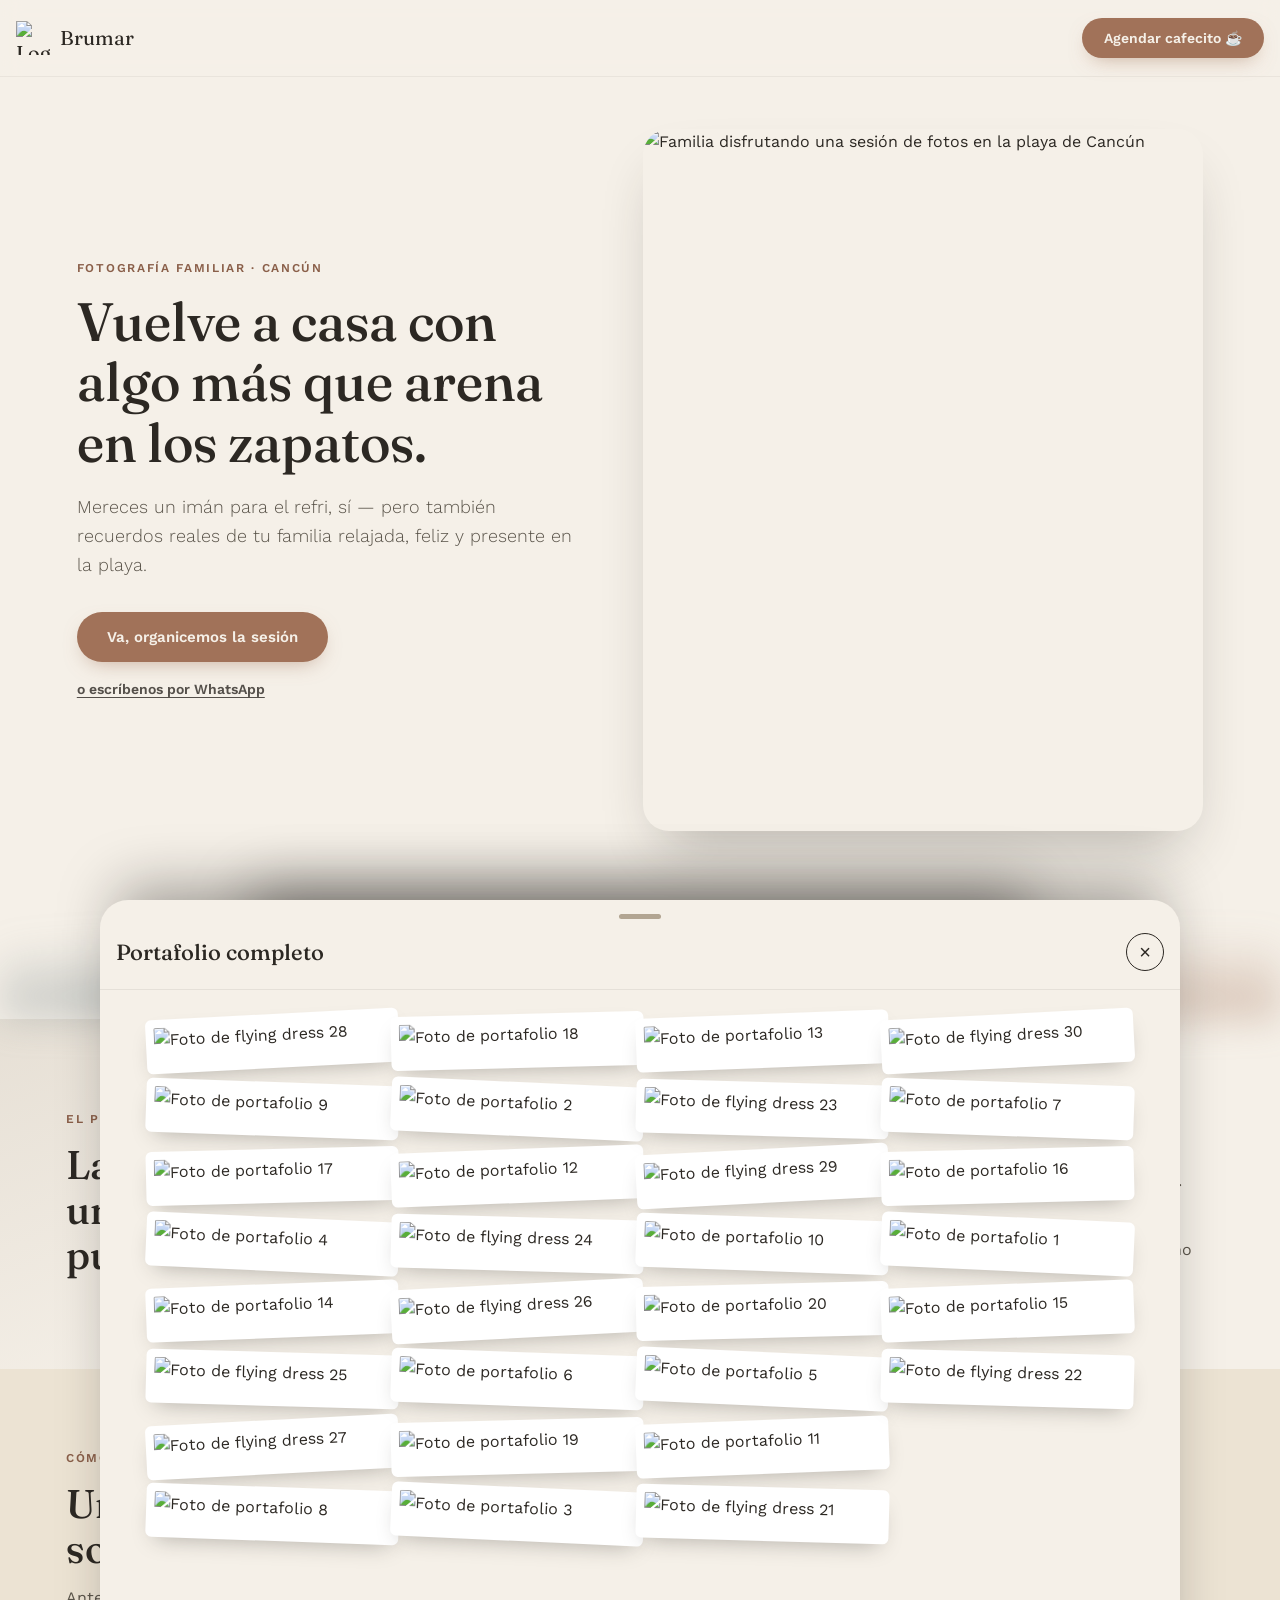
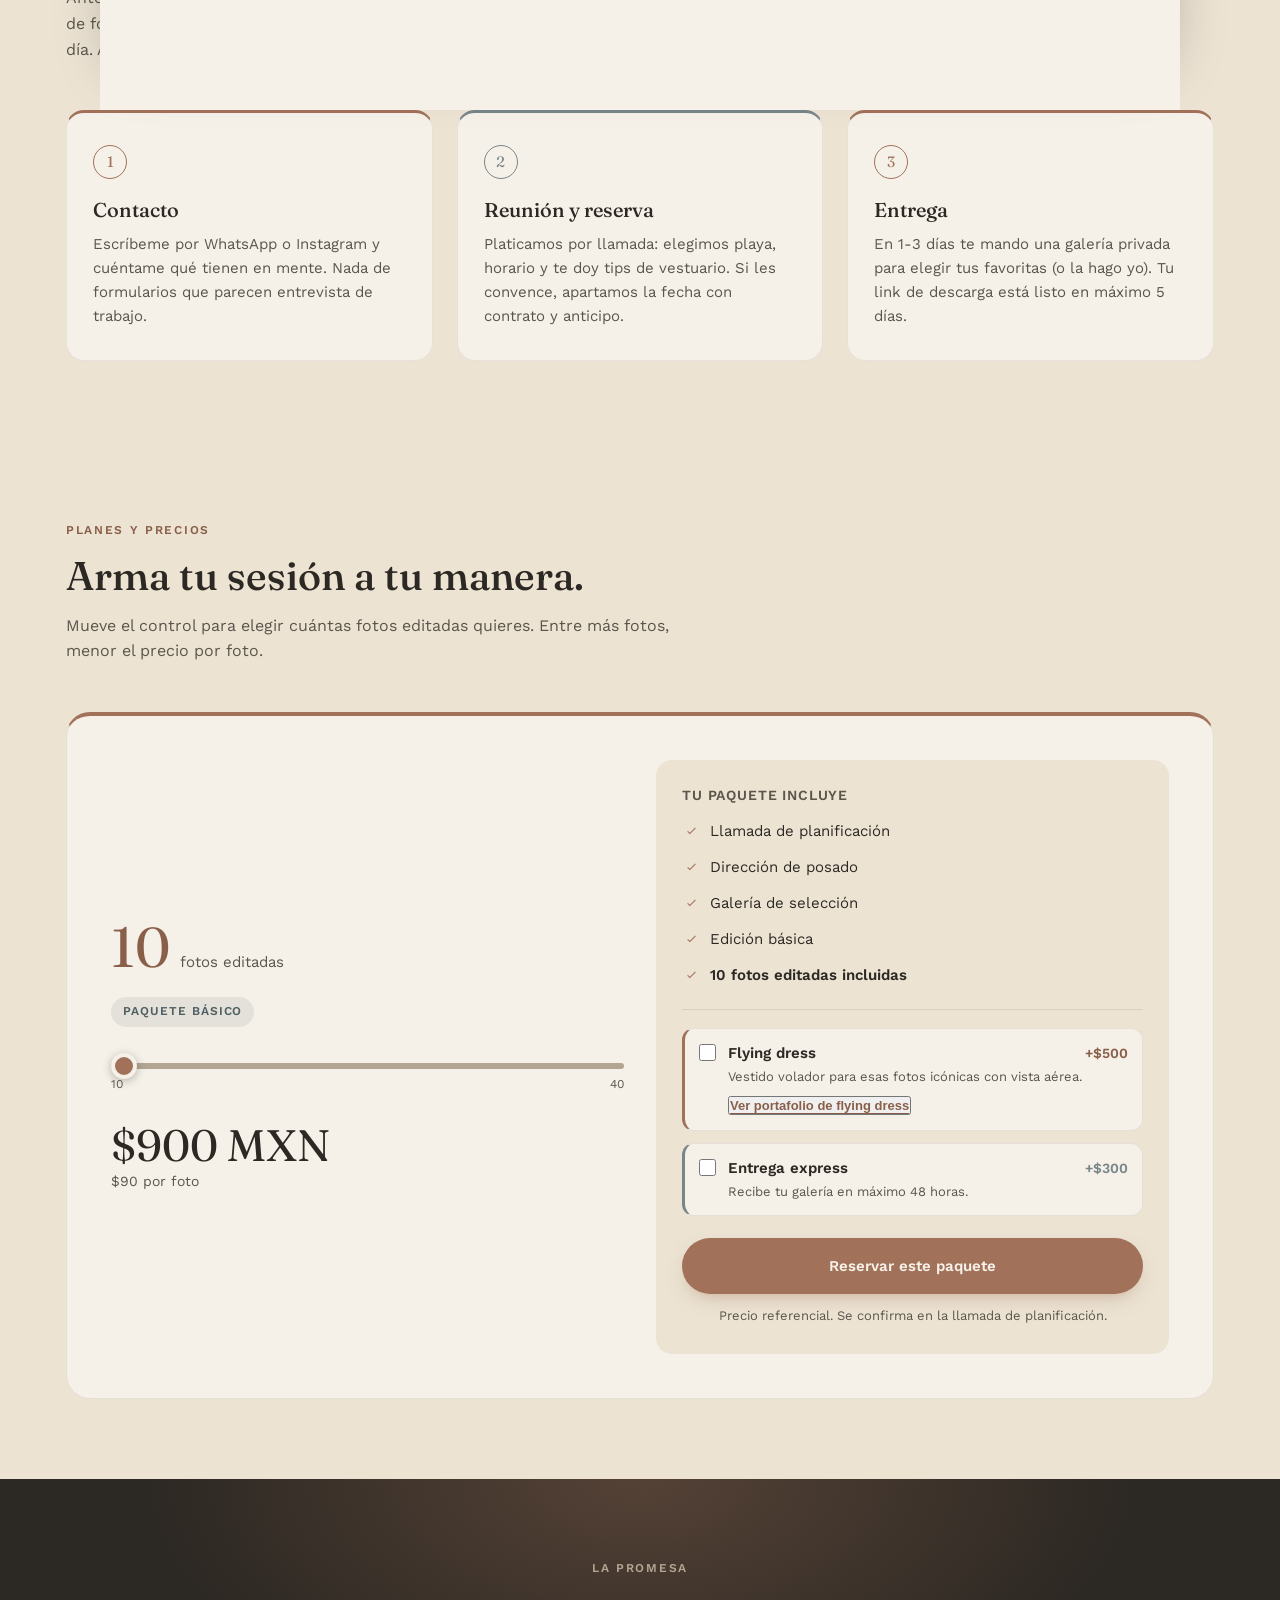
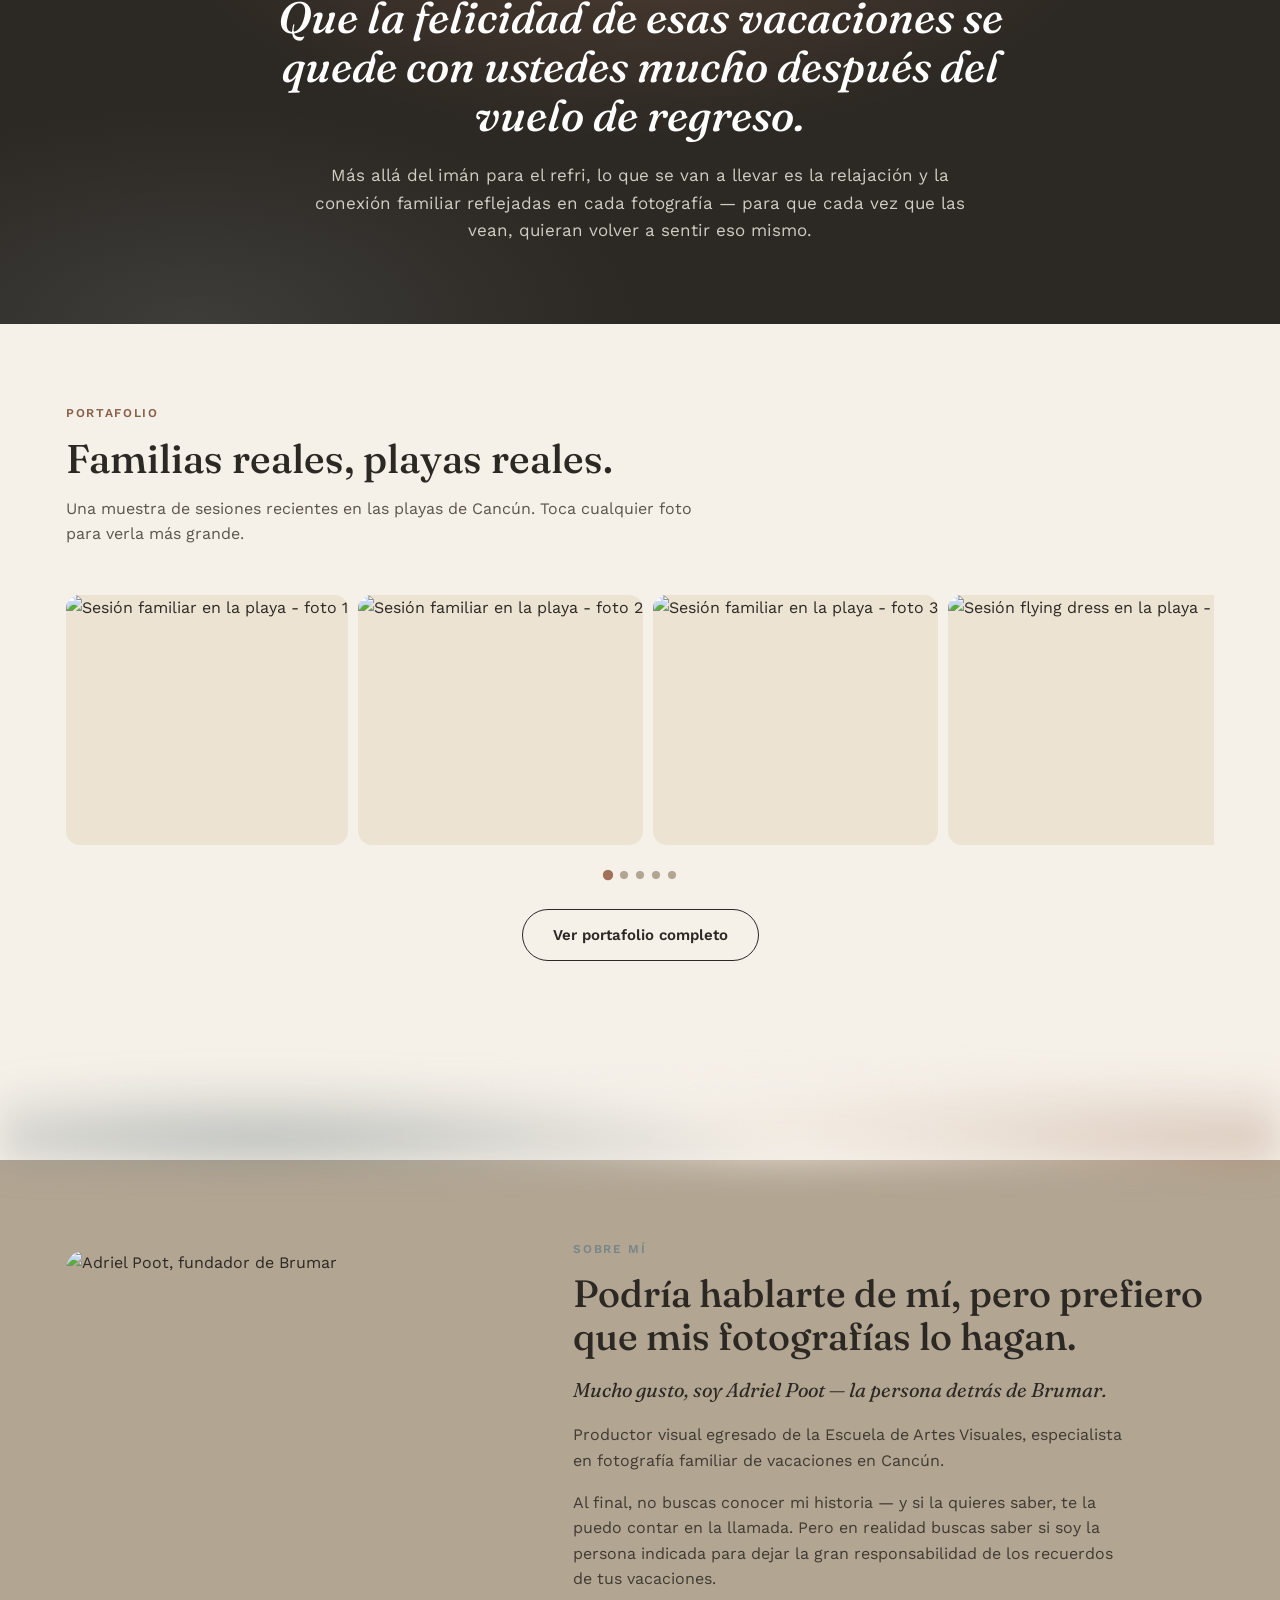
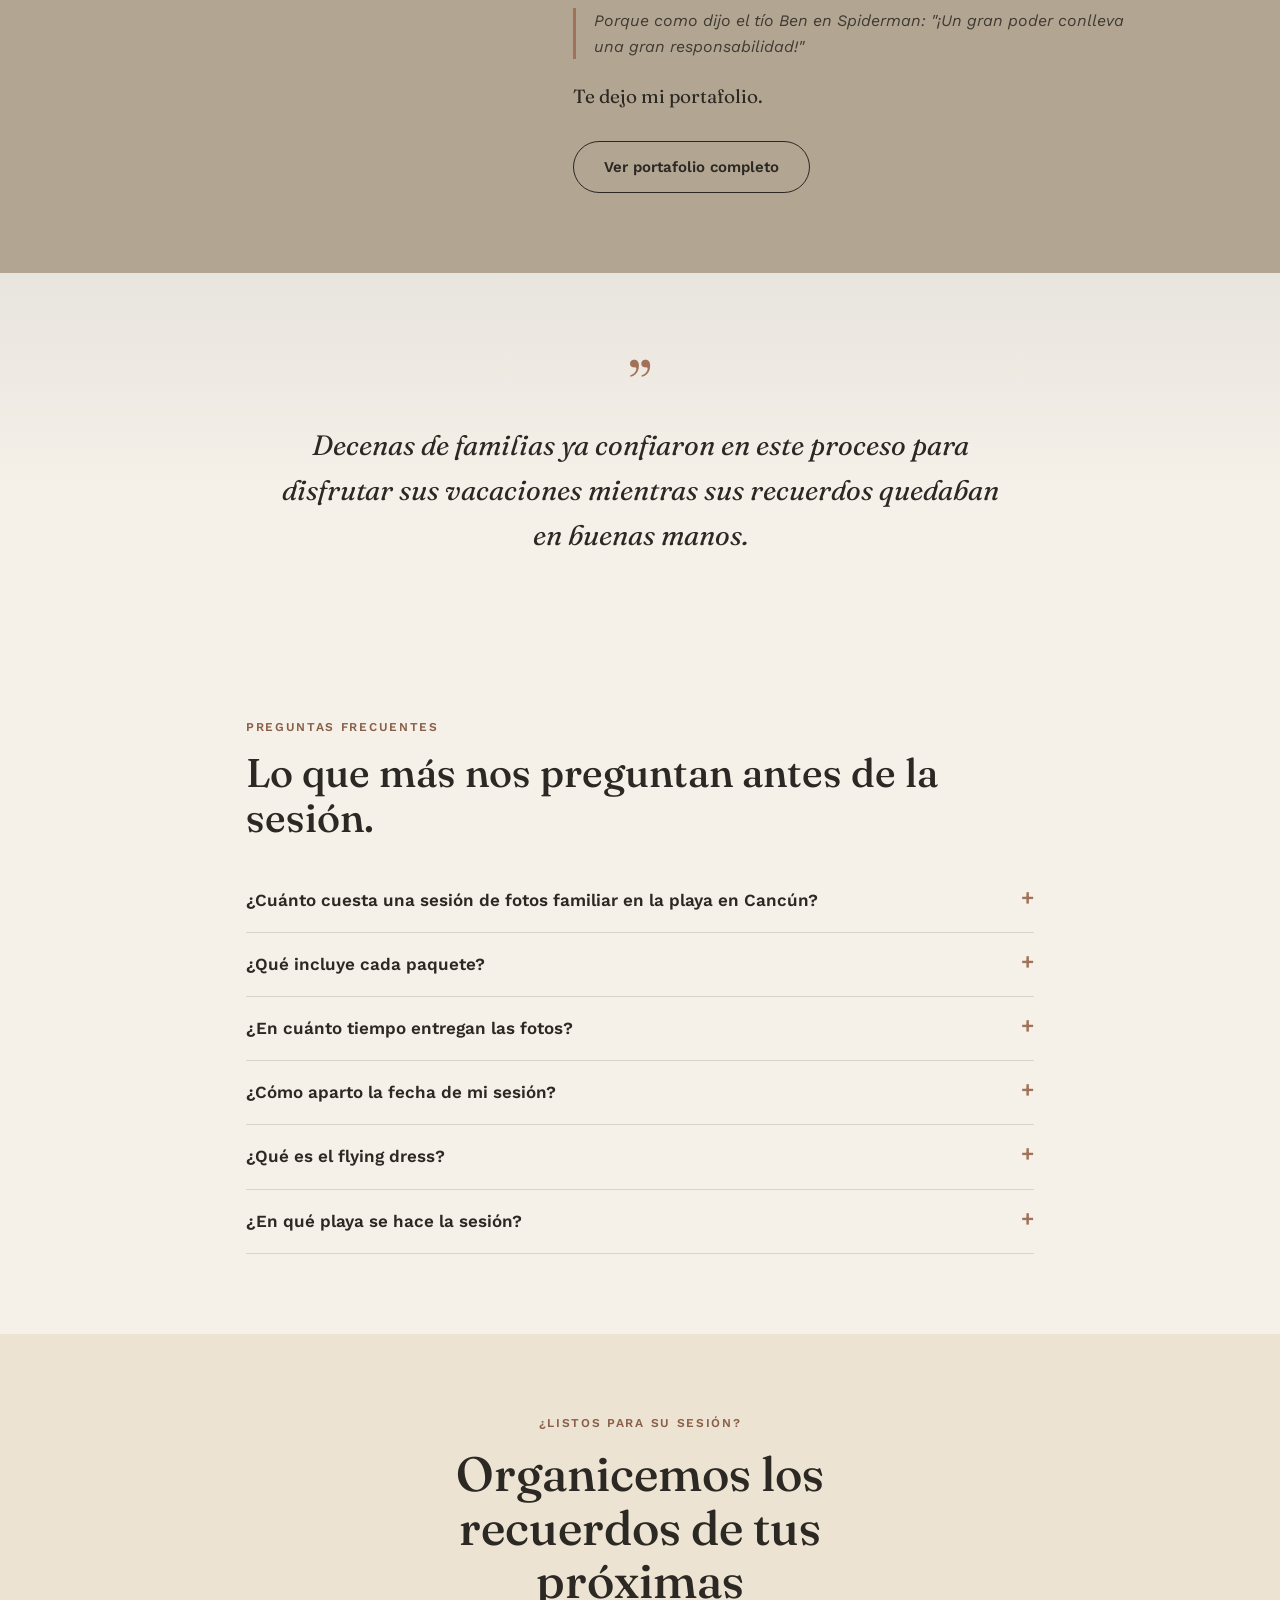
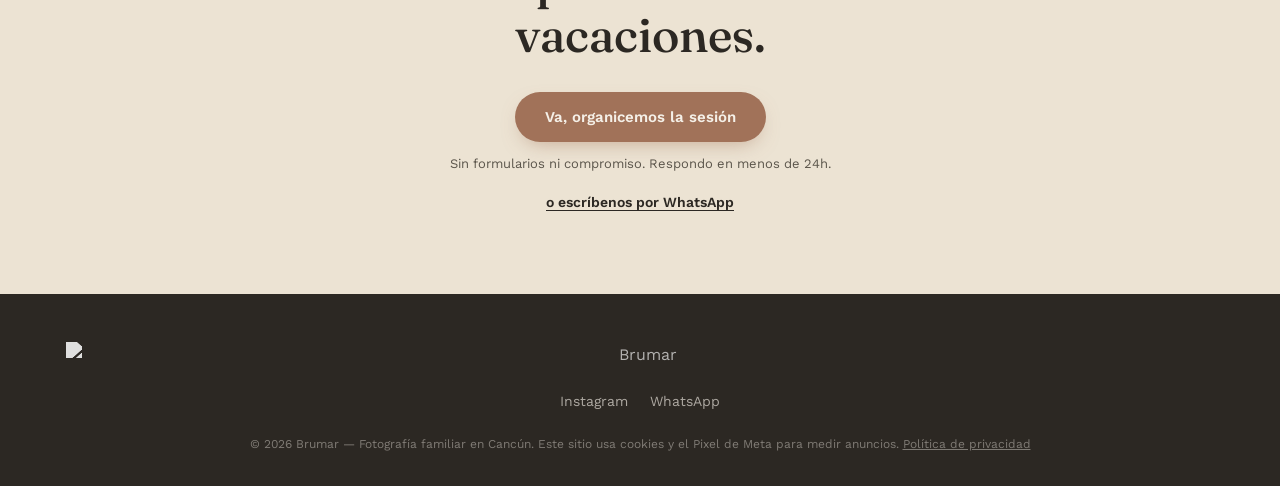
==== commit b18e8862: "Add files via upload" ====
--- a/index.html
+++ b/index.html
@@ -18,27 +18,147 @@
 <title>Brumar | Fotografía familiar en las playas de Cancún</title>
 <meta name="description" content="Sesiones de fotografía familiar en las playas de Cancún. Vuelve a casa con recuerdos reales de tus vacaciones, no solo con arena en los zapatos.">
 
+<link rel="canonical" href="https://brumar.org/">
+
+<!-- VERIFICACIONES: aquí van las metaetiquetas de Meta (facebook-domain-verification) y Google (google-site-verification) -->
+
 <!-- Open Graph -->
-<meta property="og:type" content="business.business">
+<meta property="og:type" content="website">
+<meta property="og:site_name" content="Brumar">
+<meta property="og:url" content="https://brumar.org/">
 <meta property="og:title" content="Brumar | Fotografía familiar en las playas de Cancún">
 <meta property="og:description" content="Sesiones de fotografía familiar en las playas de Cancún. Vuelve a casa con recuerdos reales de tus vacaciones.">
-<meta property="og:image" content="https://res.cloudinary.com/dcio95v6m/image/upload/f_auto,q_auto/v1781577112/Dise%C3%B1o_sin_t%C3%ADtulo_kirfzv.png">
+<meta property="og:image" content="https://res.cloudinary.com/dcio95v6m/image/upload/w_1200,h_630,c_fill,q_auto,f_jpg/v1781577112/Copia_de_IMG_3897-Editar_roaivf.jpg">
+<meta property="og:image:width" content="1200">
+<meta property="og:image:height" content="630">
+<meta property="og:image:alt" content="Familia en una sesión de fotos en la playa de Cancún">
 <meta property="og:locale" content="es_MX">
+<meta name="twitter:card" content="summary_large_image">
+<meta name="twitter:title" content="Brumar | Fotografía familiar en las playas de Cancún">
+<meta name="twitter:description" content="Sesiones de fotografía familiar en las playas de Cancún. Vuelve a casa con recuerdos reales de tus vacaciones.">
+<meta name="twitter:image" content="https://res.cloudinary.com/dcio95v6m/image/upload/w_1200,h_630,c_fill,q_auto,f_jpg/v1781577112/Copia_de_IMG_3897-Editar_roaivf.jpg">
 
 <link rel="icon" href="https://res.cloudinary.com/dcio95v6m/image/upload/w_64,h_64,c_fill,q_auto,f_auto/v1781577115/d54ecc66-3d17-4788-a42c-ffff938f80d3_gj0bym.jpg?v=2" type="image/jpeg">
 
 <!-- Schema.org -->
 <script type="application/ld+json">
 {
-  "@context": "https://schema.org",
-  "@type": "LocalBusiness",
-  "name": "Brumar",
-  "image": "https://res.cloudinary.com/dcio95v6m/image/upload/v1781577112/Copia_de_IMG_3897-Editar_roaivf.jpg",
-  "description": "Fotografía familiar de vacaciones en las playas de Cancún.",
-  "areaServed": "Cancún, Quintana Roo, México",
-  "founder": { "@type": "Person", "name": "Adriel Poot" }
+ "@context": "https://schema.org",
+ "@graph": [
+  {
+   "@type": "ProfessionalService",
+   "@id": "https://brumar.org/#negocio",
+   "name": "Brumar",
+   "url": "https://brumar.org/",
+   "image": "https://res.cloudinary.com/dcio95v6m/image/upload/v1781577112/Copia_de_IMG_3897-Editar_roaivf.jpg",
+   "logo": "https://res.cloudinary.com/dcio95v6m/image/upload/v1781577112/ISOTIPO-09_pgk5wl.png",
+   "description": "Fotografía familiar de vacaciones en las playas de Cancún.",
+   "telephone": "+52 998 224 7502",
+   "priceRange": "$900 - $2,400 MXN",
+   "currenciesAccepted": "MXN",
+   "address": {
+    "@type": "PostalAddress",
+    "addressLocality": "Cancún",
+    "addressRegion": "Quintana Roo",
+    "addressCountry": "MX"
+   },
+   "areaServed": {
+    "@type": "City",
+    "name": "Cancún"
+   },
+   "sameAs": [
+    "https://www.instagram.com/estudiobrumar/"
+   ],
+   "founder": {
+    "@type": "Person",
+    "name": "Adriel Poot",
+    "jobTitle": "Fotógrafo",
+    "alumniOf": "Escuela de Artes Visuales"
+   },
+   "makesOffer": [
+    {
+     "@type": "Offer",
+     "name": "Sesión de fotos familiar en la playa",
+     "priceCurrency": "MXN",
+     "price": "900",
+     "description": "Desde 10 fotos editadas"
+    }
+   ]
+  },
+  {
+   "@type": "FAQPage",
+   "mainEntity": [
+    {
+     "@type": "Question",
+     "name": "¿Cuánto cuesta una sesión de fotos familiar en la playa en Cancún?",
+     "acceptedAnswer": {
+      "@type": "Answer",
+      "text": "En Brumar el precio depende de cuántas fotos editadas quieras: desde $900 MXN por 10 fotos ($90 por foto) hasta $2,400 MXN por 40 fotos ($60 por foto). Entre más fotos, menor el precio por foto. El precio es referencial y se confirma en la llamada de planificación."
+     }
+    },
+    {
+     "@type": "Question",
+     "name": "¿Qué incluye cada paquete?",
+     "acceptedAnswer": {
+      "@type": "Answer",
+      "text": "Todos los paquetes incluyen llamada de planificación, dirección de posado, galería de selección y edición de las fotos elegidas. Los paquetes de 30 a 34 fotos suman 1 cambio de ropa y los de 35 a 40 fotos, 2 cambios de ropa."
+     }
+    },
+    {
+     "@type": "Question",
+     "name": "¿En cuánto tiempo entregan las fotos?",
+     "acceptedAnswer": {
+      "@type": "Answer",
+      "text": "En 1 a 3 días recibes una galería privada para elegir tus favoritas, y el enlace de descarga final está listo en máximo 5 días. Con la entrega express (+$300 MXN) recibes tu galería en máximo 48 horas."
+     }
+    },
+    {
+     "@type": "Question",
+     "name": "¿Cómo aparto la fecha de mi sesión?",
+     "acceptedAnswer": {
+      "@type": "Answer",
+      "text": "Primero agendamos una videollamada corta para elegir playa, horario y vestuario. Si les convence, apartamos la fecha con contrato y anticipo."
+     }
+    },
+    {
+     "@type": "Question",
+     "name": "¿Qué es el flying dress?",
+     "acceptedAnswer": {
+      "@type": "Answer",
+      "text": "Es un vestido volador de tela ligera que se mueve con el viento para lograr fotos icónicas en la playa. Se agrega a cualquier paquete por $500 MXN."
+     }
+    },
+    {
+     "@type": "Question",
+     "name": "¿En qué playa se hace la sesión?",
+     "acceptedAnswer": {
+      "@type": "Answer",
+      "text": "La elegimos juntos en la llamada de planificación, según su hotel, el horario y cómo esté la luz y la playa ese día en Cancún."
+     }
+    }
+   ]
+  }
+ ]
 }
 </script>
+
+<!-- META PIXEL -->
+<script>
+!function(f,b,e,v,n,t,s)
+{if(f.fbq)return;n=f.fbq=function(){n.callMethod?
+n.callMethod.apply(n,arguments):n.queue.push(arguments)};
+if(!f._fbq)f._fbq=n;n.push=n;n.loaded=!0;n.version='2.0';
+n.queue=[];t=b.createElement(e);t.async=!0;
+t.src=v;s=b.getElementsByTagName(e)[0];
+s.parentNode.insertBefore(t,s)}(window, document,'script',
+'https://connect.facebook.net/en_US/fbevents.js');
+fbq('init', '1077080621499266');
+fbq('track', 'PageView');
+</script>
+<noscript><img height="1" width="1" style="display:none"
+src="https://www.facebook.com/tr?id=1077080621499266&ev=PageView&noscript=1"
+/></noscript>
+<!-- End Meta Pixel Code -->
 
 <link rel="preconnect" href="https://fonts.googleapis.com">
 <link rel="preconnect" href="https://fonts.gstatic.com" crossorigin>
@@ -687,6 +807,16 @@
   }
   .cta-final h2{font-size:clamp(28px,5vw,48px); max-width:14ch; margin:0 auto;}
   .cta-final .btn{margin-top:30px;}
+
+  /* ===================== FAQ ===================== */
+  .faq .container{max-width:820px;}
+  .faq h2{font-size:clamp(26px,4vw,40px); margin-bottom:28px;}
+  .faq__item{border-bottom:1px solid rgba(44,40,35,.14); padding:18px 0;}
+  .faq__item summary{cursor:pointer; font-weight:600; font-size:17px; list-style:none; display:flex; justify-content:space-between; gap:16px;}
+  .faq__item summary::-webkit-details-marker{display:none;}
+  .faq__item summary::after{content:"+"; color:var(--terracotta); font-size:22px; line-height:1;}
+  .faq__item[open] summary::after{content:"–";}
+  .faq__item p{margin-top:12px; color:var(--ink-soft);}
 
   /* ===================== FOOTER ===================== */
   footer{
@@ -999,6 +1129,40 @@
   </div>
 </section>
 
+<!-- ============ PREGUNTAS FRECUENTES ============ -->
+<section class="faq" id="preguntas">
+  <div class="container reveal">
+    <span class="eyebrow">Preguntas frecuentes</span>
+    <h2>Lo que más nos preguntan antes de la sesión.</h2>
+    <div class="faq__list">
+      <details class="faq__item">
+        <summary>¿Cuánto cuesta una sesión de fotos familiar en la playa en Cancún?</summary>
+        <p>En Brumar el precio depende de cuántas fotos editadas quieras: desde $900 MXN por 10 fotos ($90 por foto) hasta $2,400 MXN por 40 fotos ($60 por foto). Entre más fotos, menor el precio por foto. El precio es referencial y se confirma en la llamada de planificación.</p>
+      </details>
+      <details class="faq__item">
+        <summary>¿Qué incluye cada paquete?</summary>
+        <p>Todos los paquetes incluyen llamada de planificación, dirección de posado, galería de selección y edición de las fotos elegidas. Los paquetes de 30 a 34 fotos suman 1 cambio de ropa y los de 35 a 40 fotos, 2 cambios de ropa.</p>
+      </details>
+      <details class="faq__item">
+        <summary>¿En cuánto tiempo entregan las fotos?</summary>
+        <p>En 1 a 3 días recibes una galería privada para elegir tus favoritas, y el enlace de descarga final está listo en máximo 5 días. Con la entrega express (+$300 MXN) recibes tu galería en máximo 48 horas.</p>
+      </details>
+      <details class="faq__item">
+        <summary>¿Cómo aparto la fecha de mi sesión?</summary>
+        <p>Primero agendamos una videollamada corta para elegir playa, horario y vestuario. Si les convence, apartamos la fecha con contrato y anticipo.</p>
+      </details>
+      <details class="faq__item">
+        <summary>¿Qué es el flying dress?</summary>
+        <p>Es un vestido volador de tela ligera que se mueve con el viento para lograr fotos icónicas en la playa. Se agrega a cualquier paquete por $500 MXN.</p>
+      </details>
+      <details class="faq__item">
+        <summary>¿En qué playa se hace la sesión?</summary>
+        <p>La elegimos juntos en la llamada de planificación, según su hotel, el horario y cómo esté la luz y la playa ese día en Cancún.</p>
+      </details>
+    </div>
+  </div>
+</section>
+
 <!-- ============ CTA FINAL ============ -->
 <section class="cta-final" id="contacto">
   <div class="container reveal">
@@ -1020,14 +1184,14 @@
       <a href="https://www.instagram.com/estudiobrumar/" target="_blank" rel="noopener">Instagram</a>
       <a href="https://api.whatsapp.com/send?phone=+529982247502&text=%C2%A1Hola!%20%F0%9F%91%8B%20Me%20gustar%C3%ADa%20recibir%20informaci%C3%B3n%20sobre%20las%20sesiones%20de%20fotos." target="_blank" rel="noopener">WhatsApp</a>
     </div>
-    <p class="fine">© 2026 Brumar — Fotografía familiar en Cancún. Tus datos solo se usan para responder tu mensaje, nunca se comparten con terceros.</p>
+    <p class="fine">© 2026 Brumar — Fotografía familiar en Cancún. Este sitio usa cookies y el Pixel de Meta para medir anuncios. <a href="/privacidad.html" style="text-decoration:underline">Política de privacidad</a></p>
   </div>
 </footer>
 
 <!-- ============ LIGHTBOX ============ -->
 <div class="lightbox" id="lightbox" role="dialog" aria-modal="true" aria-label="Vista ampliada de fotografía">
   <button class="lightbox__close" id="lightboxClose" aria-label="Cerrar">&times;</button>
-  <img id="lightboxImg" src="" alt="">
+  <img id="lightboxImg" alt="">
 </div>
 
 <!-- CAL.COM EMBED: el calendario está oculto hasta que se hace clic en un botón "Agendar" — entonces aparece como ventana emergente sobre la misma página, sin recargar ni salir del sitio -->
@@ -1069,11 +1233,7 @@
   });
 </script>
 
-<!-- META PIXEL: pega aquí tu código de Meta Pixel (Business Manager → Events Manager) -->
-<!-- GOOGLE TAG: pega aquí tu Google Tag / GA4 (analytics.google.com) -->
-<!-- TIKTOK PIXEL: pega aquí tu TikTok Pixel (TikTok Ads Manager → Assets → Events) -->
-<!-- CONVERSIONS API: pega aquí el script de CAPI (Business Manager → Events Manager → CAPI) -->
-<!-- Regla de oro: si por ahora no vas a hacer ads, no instales ningún pixel todavía. -->
+
 
 <script>
   // Nav: fondo sólido al hacer scroll
@@ -1148,6 +1308,9 @@
     const extrasMsg = extras.length ? ` + ${extras.map(e => e.name).join(' + ')}` : '';
     const msg = encodeURIComponent(`Hola Adriel, quiero reservar el ${tier.name} de ${n} fotos${extrasMsg} (total aprox. $${total} MXN).`);
     qWhatsapp.href = `https://wa.me/529982247502?text=${msg}`;
+    qWhatsapp.dataset.value = total;
+    qWhatsapp.dataset.tier = tier.name;
+    qWhatsapp.dataset.photos = n;
   }
 
   qSlider.addEventListener('input', updateQuoter);
@@ -1293,5 +1456,25 @@
   document.addEventListener('keydown', (e) => { if (e.key === 'Escape') closeFullPortfolio(); });
 </script>
 
+<script>
+  // TRACKING DE CONVERSIONES (Meta Pixel)
+  // - Botón "Reservar este paquete" (cotizador) -> InitiateCheckout con valor en MXN
+  // - Cualquier otro enlace a WhatsApp -> Contact
+  // Las reservas por Cal.com ya las reporta la integración nativa de Cal (Lead).
+  document.addEventListener('click', (e) => {
+    const a = e.target.closest('a[href*="wa.me"], a[href*="api.whatsapp.com"]');
+    if (!a || typeof fbq !== 'function') return;
+    if (a.id === 'qWhatsapp') {
+      fbq('track', 'InitiateCheckout', {
+        value: Number(a.dataset.value) || 0, currency: 'MXN',
+        num_items: Number(a.dataset.photos) || 0, content_name: a.dataset.tier || 'Paquete'
+      });
+    } else {
+      const zona = a.closest('header') ? 'hero' : a.closest('footer') ? 'footer' : a.closest('#contacto') ? 'cta-final' : 'otro';
+      fbq('track', 'Contact', { content_name: 'WhatsApp - ' + zona });
+    }
+  });
+</script>
+
 </body>
 </html>
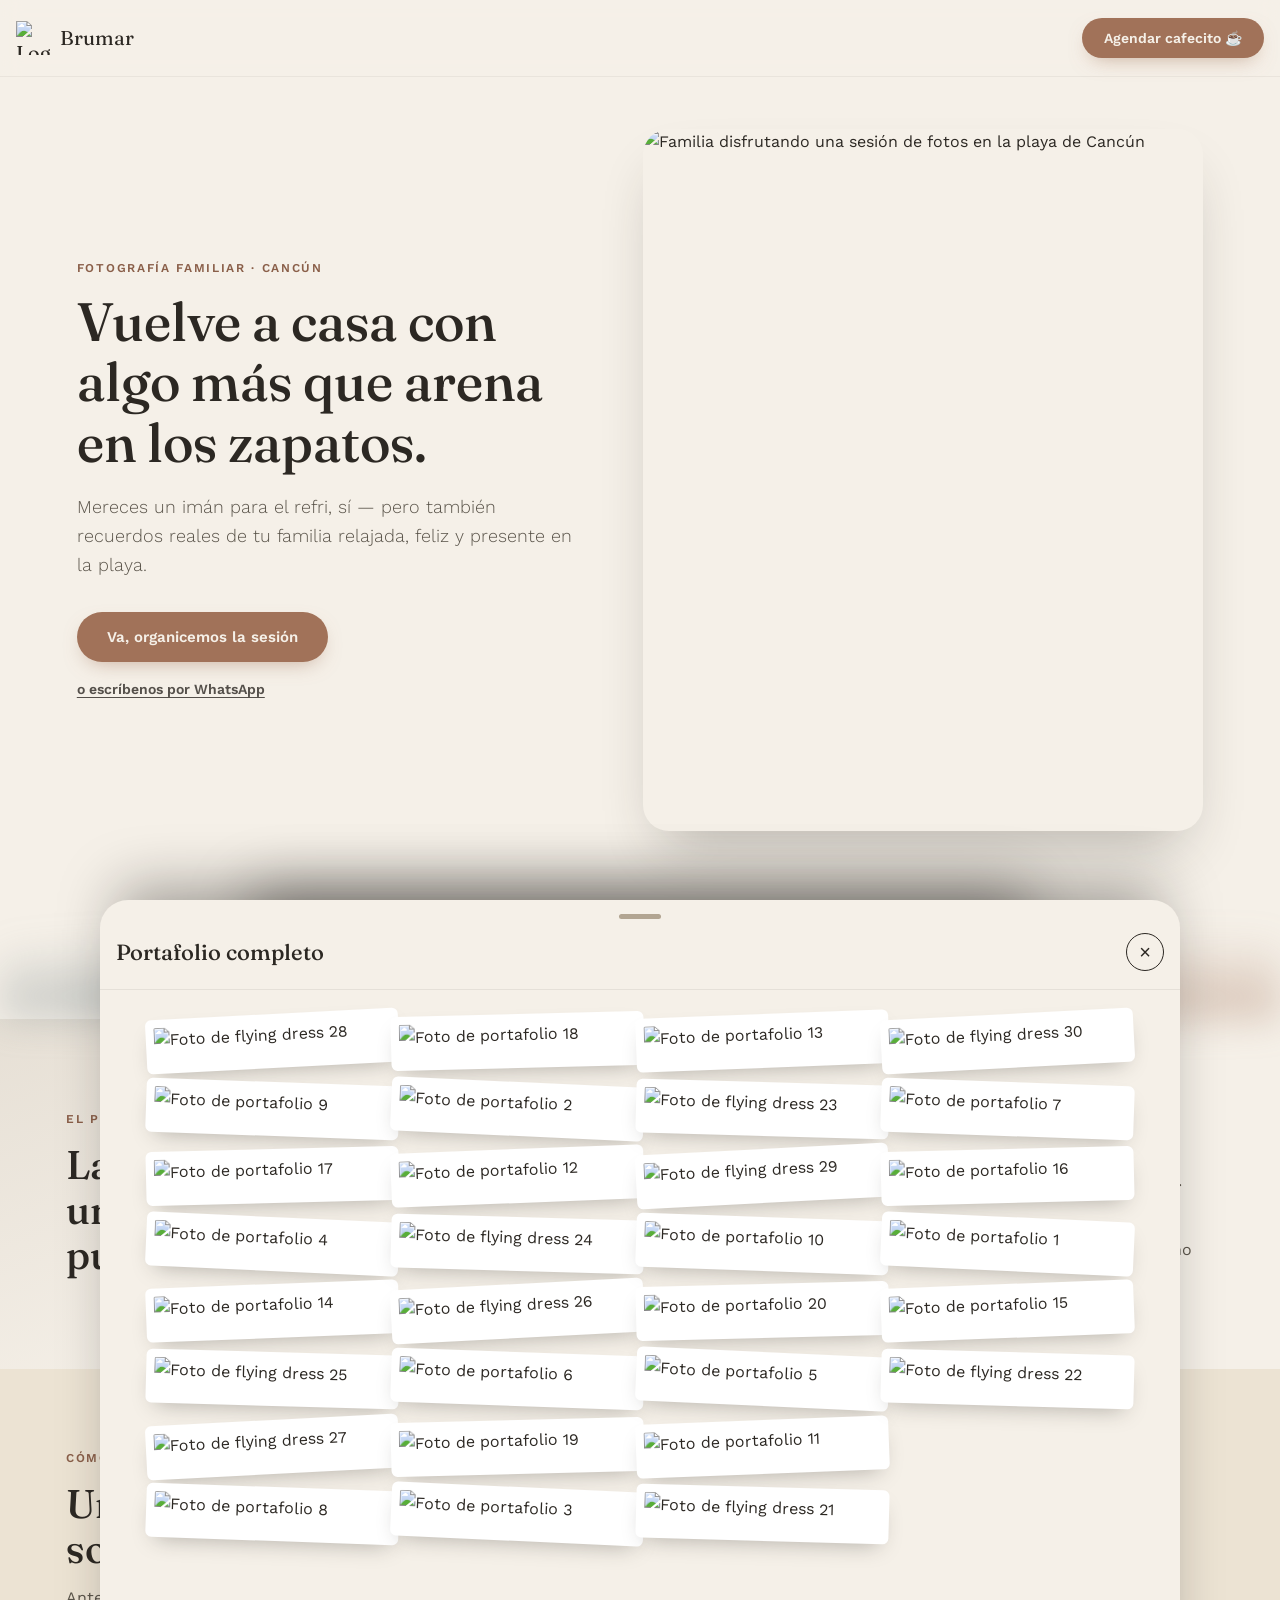
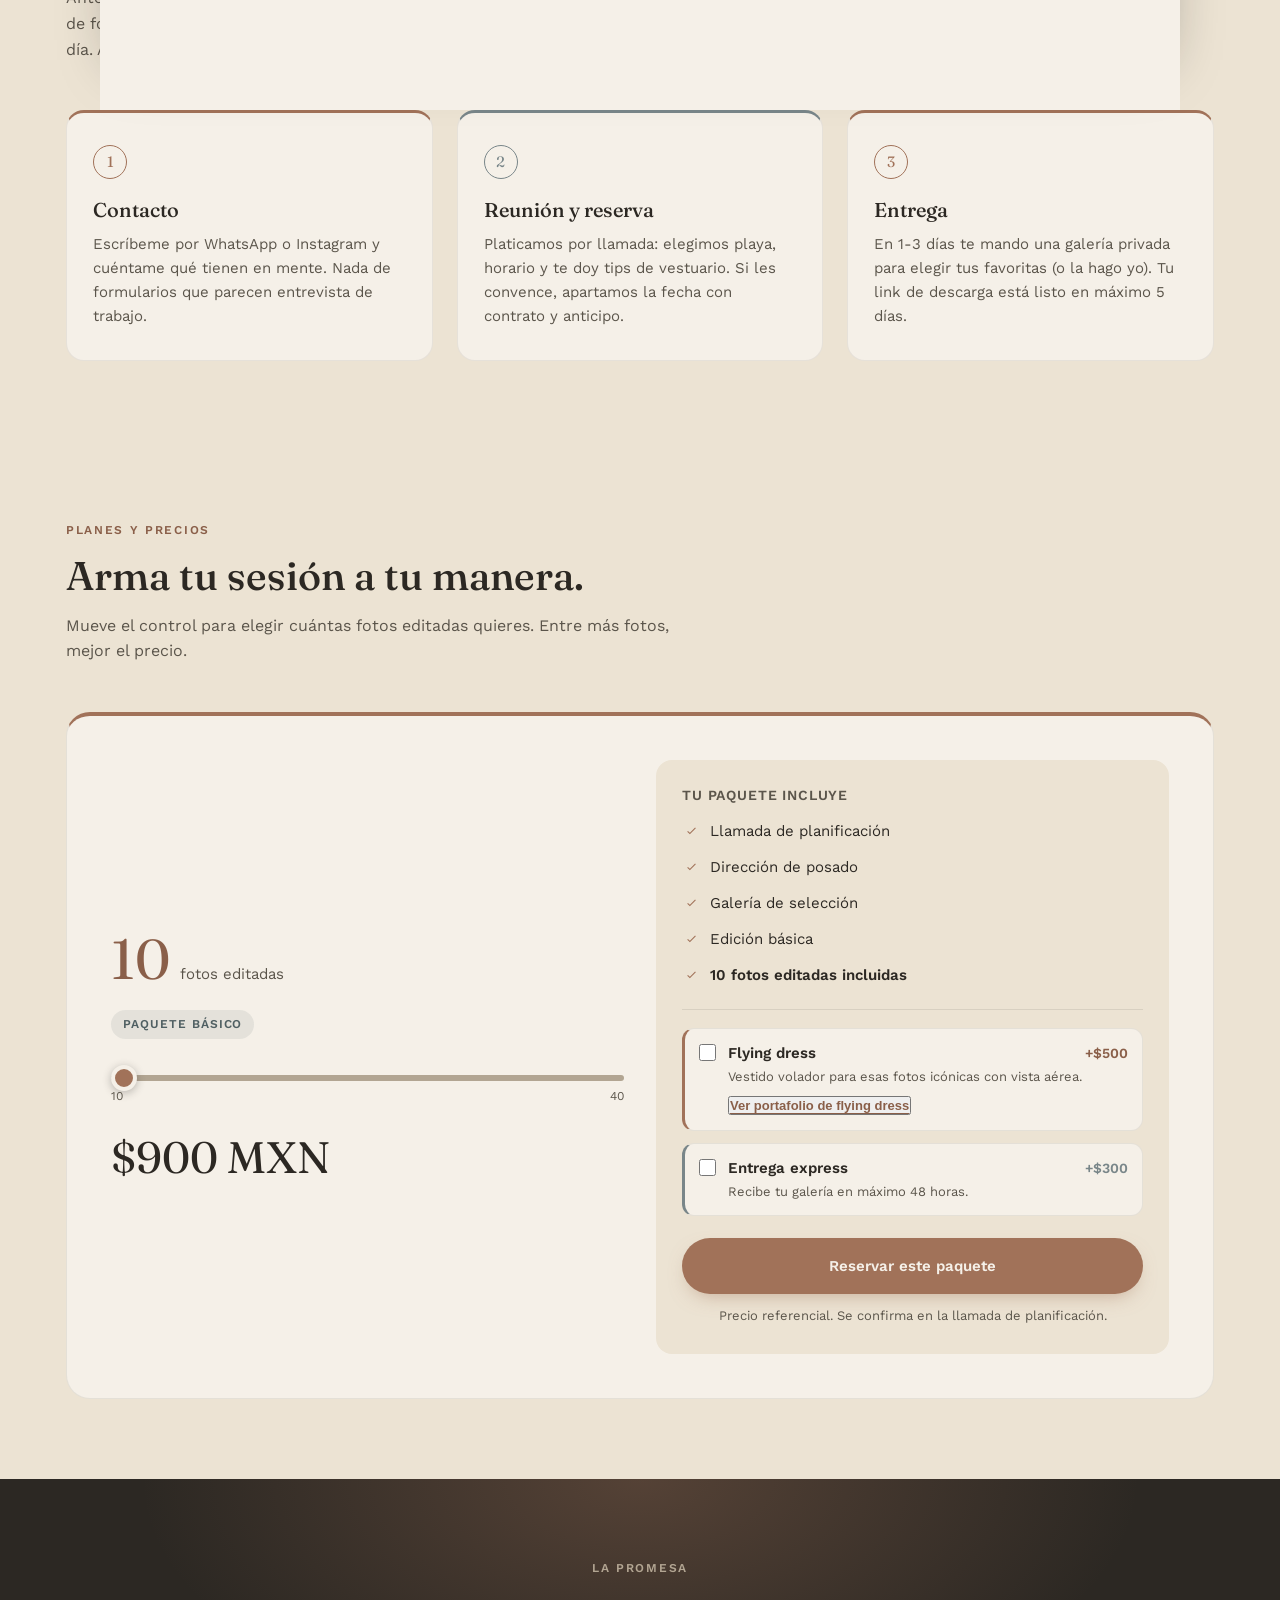
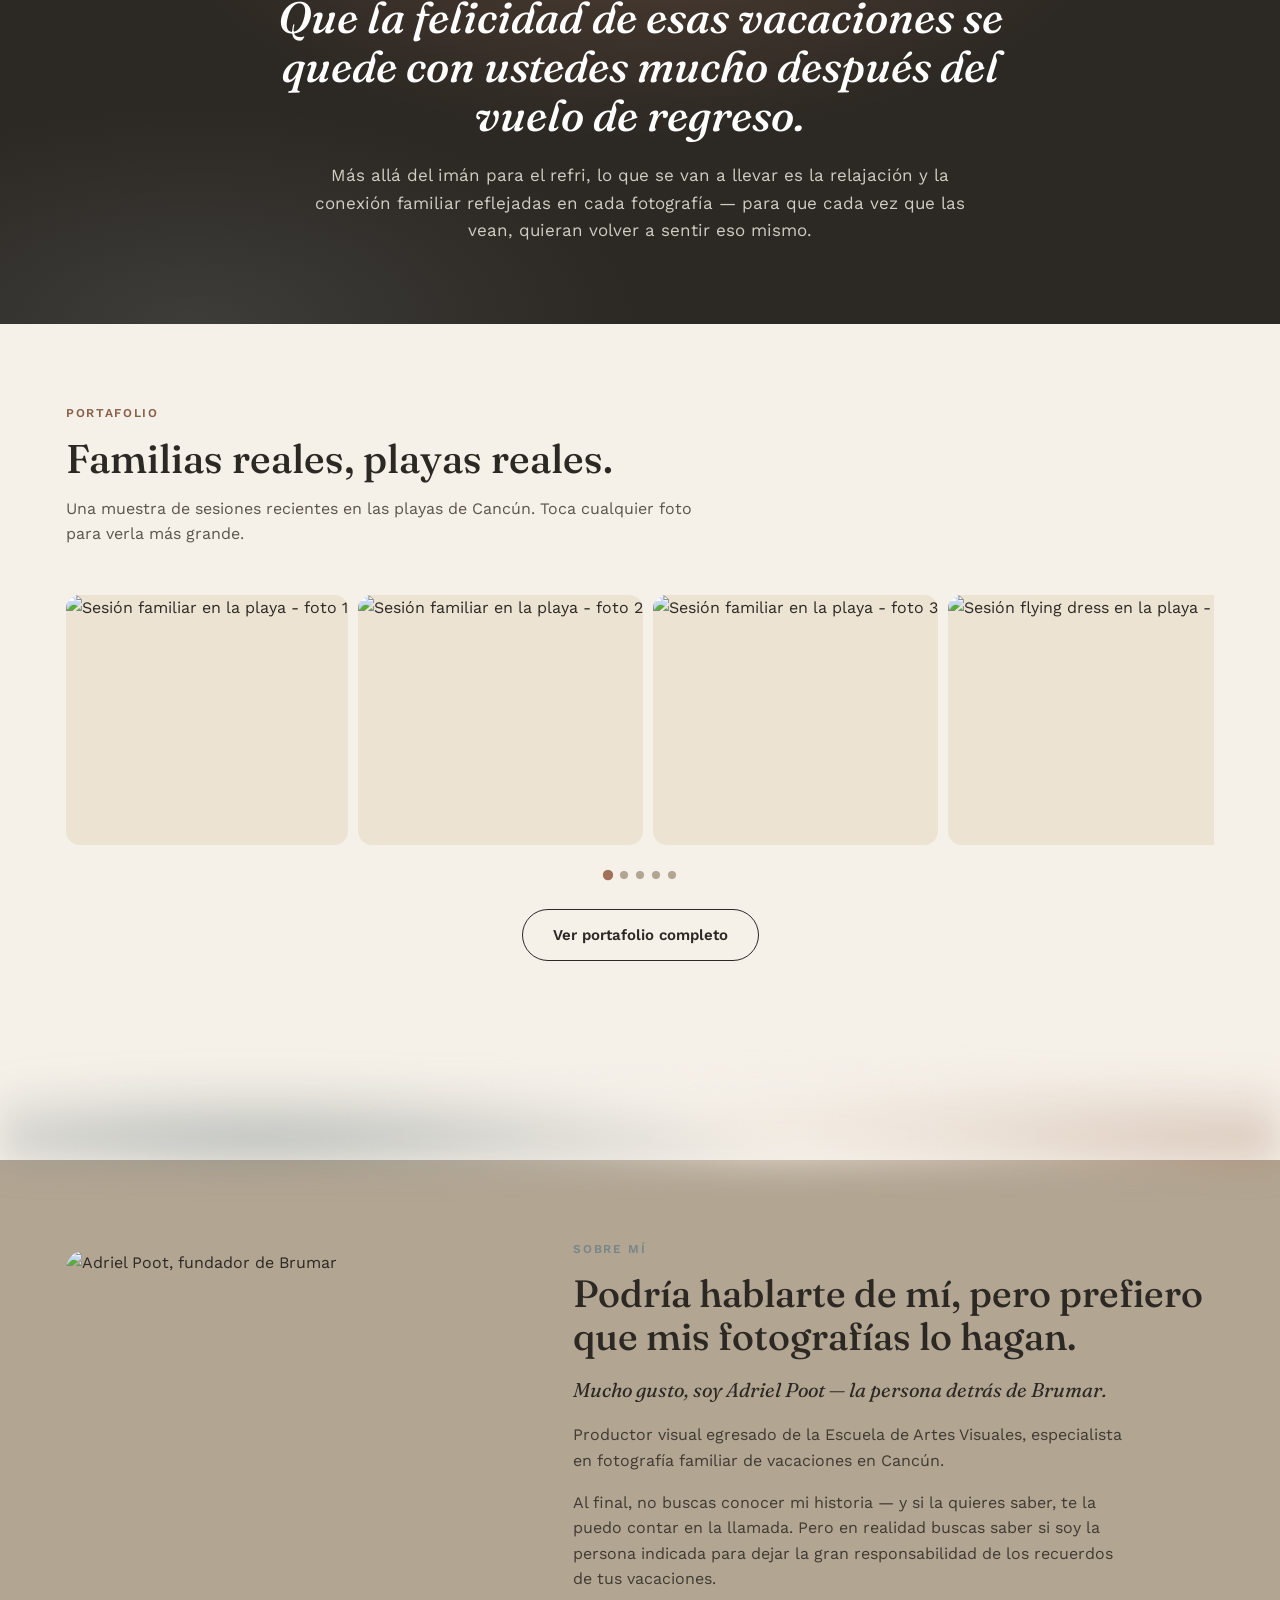
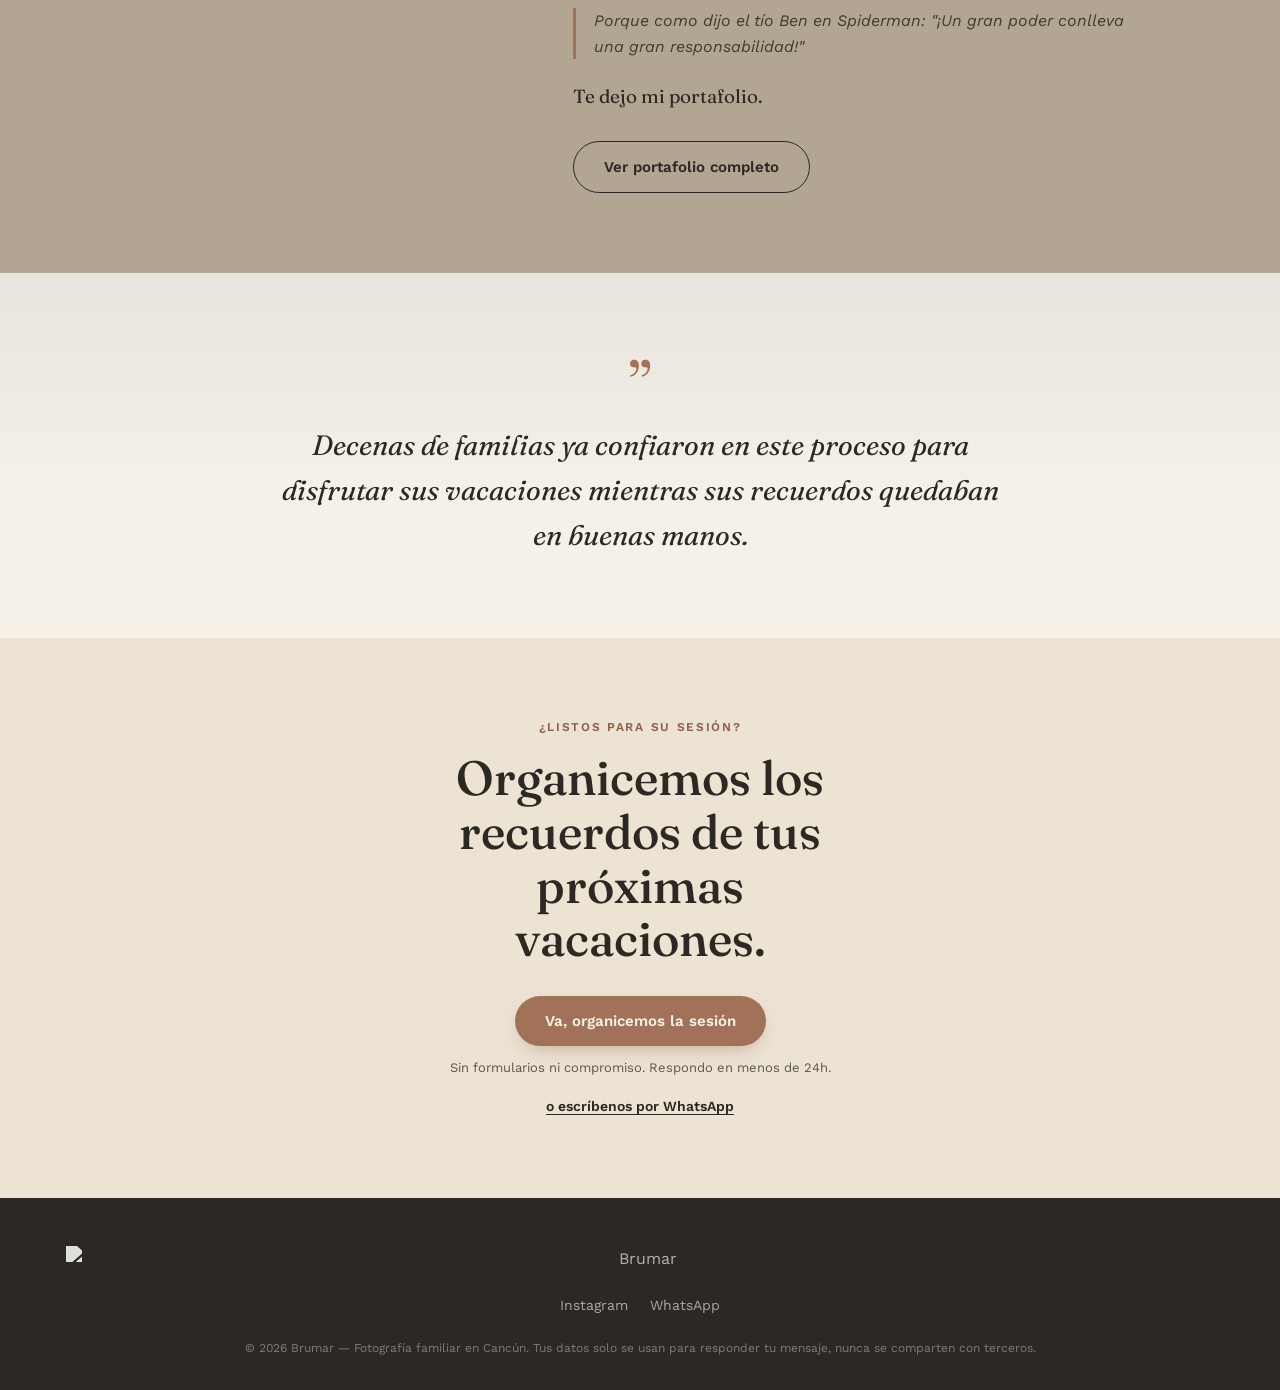
==== commit 55694507: "Update index.html" ====
--- a/index.html
+++ b/index.html
@@ -18,147 +18,27 @@
 <title>Brumar | Fotografía familiar en las playas de Cancún</title>
 <meta name="description" content="Sesiones de fotografía familiar en las playas de Cancún. Vuelve a casa con recuerdos reales de tus vacaciones, no solo con arena en los zapatos.">
 
-<link rel="canonical" href="https://brumar.org/">
-
-<!-- VERIFICACIONES: aquí van las metaetiquetas de Meta (facebook-domain-verification) y Google (google-site-verification) -->
-
 <!-- Open Graph -->
-<meta property="og:type" content="website">
-<meta property="og:site_name" content="Brumar">
-<meta property="og:url" content="https://brumar.org/">
+<meta property="og:type" content="business.business">
 <meta property="og:title" content="Brumar | Fotografía familiar en las playas de Cancún">
 <meta property="og:description" content="Sesiones de fotografía familiar en las playas de Cancún. Vuelve a casa con recuerdos reales de tus vacaciones.">
-<meta property="og:image" content="https://res.cloudinary.com/dcio95v6m/image/upload/w_1200,h_630,c_fill,q_auto,f_jpg/v1781577112/Copia_de_IMG_3897-Editar_roaivf.jpg">
-<meta property="og:image:width" content="1200">
-<meta property="og:image:height" content="630">
-<meta property="og:image:alt" content="Familia en una sesión de fotos en la playa de Cancún">
+<meta property="og:image" content="https://res.cloudinary.com/dcio95v6m/image/upload/f_auto,q_auto/v1781577112/Dise%C3%B1o_sin_t%C3%ADtulo_kirfzv.png">
 <meta property="og:locale" content="es_MX">
-<meta name="twitter:card" content="summary_large_image">
-<meta name="twitter:title" content="Brumar | Fotografía familiar en las playas de Cancún">
-<meta name="twitter:description" content="Sesiones de fotografía familiar en las playas de Cancún. Vuelve a casa con recuerdos reales de tus vacaciones.">
-<meta name="twitter:image" content="https://res.cloudinary.com/dcio95v6m/image/upload/w_1200,h_630,c_fill,q_auto,f_jpg/v1781577112/Copia_de_IMG_3897-Editar_roaivf.jpg">
 
 <link rel="icon" href="https://res.cloudinary.com/dcio95v6m/image/upload/w_64,h_64,c_fill,q_auto,f_auto/v1781577115/d54ecc66-3d17-4788-a42c-ffff938f80d3_gj0bym.jpg?v=2" type="image/jpeg">
 
 <!-- Schema.org -->
 <script type="application/ld+json">
 {
- "@context": "https://schema.org",
- "@graph": [
-  {
-   "@type": "ProfessionalService",
-   "@id": "https://brumar.org/#negocio",
-   "name": "Brumar",
-   "url": "https://brumar.org/",
-   "image": "https://res.cloudinary.com/dcio95v6m/image/upload/v1781577112/Copia_de_IMG_3897-Editar_roaivf.jpg",
-   "logo": "https://res.cloudinary.com/dcio95v6m/image/upload/v1781577112/ISOTIPO-09_pgk5wl.png",
-   "description": "Fotografía familiar de vacaciones en las playas de Cancún.",
-   "telephone": "+52 998 224 7502",
-   "priceRange": "$900 - $2,400 MXN",
-   "currenciesAccepted": "MXN",
-   "address": {
-    "@type": "PostalAddress",
-    "addressLocality": "Cancún",
-    "addressRegion": "Quintana Roo",
-    "addressCountry": "MX"
-   },
-   "areaServed": {
-    "@type": "City",
-    "name": "Cancún"
-   },
-   "sameAs": [
-    "https://www.instagram.com/estudiobrumar/"
-   ],
-   "founder": {
-    "@type": "Person",
-    "name": "Adriel Poot",
-    "jobTitle": "Fotógrafo",
-    "alumniOf": "Escuela de Artes Visuales"
-   },
-   "makesOffer": [
-    {
-     "@type": "Offer",
-     "name": "Sesión de fotos familiar en la playa",
-     "priceCurrency": "MXN",
-     "price": "900",
-     "description": "Desde 10 fotos editadas"
-    }
-   ]
-  },
-  {
-   "@type": "FAQPage",
-   "mainEntity": [
-    {
-     "@type": "Question",
-     "name": "¿Cuánto cuesta una sesión de fotos familiar en la playa en Cancún?",
-     "acceptedAnswer": {
-      "@type": "Answer",
-      "text": "En Brumar el precio depende de cuántas fotos editadas quieras: desde $900 MXN por 10 fotos ($90 por foto) hasta $2,400 MXN por 40 fotos ($60 por foto). Entre más fotos, menor el precio por foto. El precio es referencial y se confirma en la llamada de planificación."
-     }
-    },
-    {
-     "@type": "Question",
-     "name": "¿Qué incluye cada paquete?",
-     "acceptedAnswer": {
-      "@type": "Answer",
-      "text": "Todos los paquetes incluyen llamada de planificación, dirección de posado, galería de selección y edición de las fotos elegidas. Los paquetes de 30 a 34 fotos suman 1 cambio de ropa y los de 35 a 40 fotos, 2 cambios de ropa."
-     }
-    },
-    {
-     "@type": "Question",
-     "name": "¿En cuánto tiempo entregan las fotos?",
-     "acceptedAnswer": {
-      "@type": "Answer",
-      "text": "En 1 a 3 días recibes una galería privada para elegir tus favoritas, y el enlace de descarga final está listo en máximo 5 días. Con la entrega express (+$300 MXN) recibes tu galería en máximo 48 horas."
-     }
-    },
-    {
-     "@type": "Question",
-     "name": "¿Cómo aparto la fecha de mi sesión?",
-     "acceptedAnswer": {
-      "@type": "Answer",
-      "text": "Primero agendamos una videollamada corta para elegir playa, horario y vestuario. Si les convence, apartamos la fecha con contrato y anticipo."
-     }
-    },
-    {
-     "@type": "Question",
-     "name": "¿Qué es el flying dress?",
-     "acceptedAnswer": {
-      "@type": "Answer",
-      "text": "Es un vestido volador de tela ligera que se mueve con el viento para lograr fotos icónicas en la playa. Se agrega a cualquier paquete por $500 MXN."
-     }
-    },
-    {
-     "@type": "Question",
-     "name": "¿En qué playa se hace la sesión?",
-     "acceptedAnswer": {
-      "@type": "Answer",
-      "text": "La elegimos juntos en la llamada de planificación, según su hotel, el horario y cómo esté la luz y la playa ese día en Cancún."
-     }
-    }
-   ]
-  }
- ]
+  "@context": "https://schema.org",
+  "@type": "LocalBusiness",
+  "name": "Brumar",
+  "image": "https://res.cloudinary.com/dcio95v6m/image/upload/v1781577112/Copia_de_IMG_3897-Editar_roaivf.jpg",
+  "description": "Fotografía familiar de vacaciones en las playas de Cancún.",
+  "areaServed": "Cancún, Quintana Roo, México",
+  "founder": { "@type": "Person", "name": "Adriel Poot" }
 }
 </script>
-
-<!-- META PIXEL -->
-<script>
-!function(f,b,e,v,n,t,s)
-{if(f.fbq)return;n=f.fbq=function(){n.callMethod?
-n.callMethod.apply(n,arguments):n.queue.push(arguments)};
-if(!f._fbq)f._fbq=n;n.push=n;n.loaded=!0;n.version='2.0';
-n.queue=[];t=b.createElement(e);t.async=!0;
-t.src=v;s=b.getElementsByTagName(e)[0];
-s.parentNode.insertBefore(t,s)}(window, document,'script',
-'https://connect.facebook.net/en_US/fbevents.js');
-fbq('init', '1077080621499266');
-fbq('track', 'PageView');
-</script>
-<noscript><img height="1" width="1" style="display:none"
-src="https://www.facebook.com/tr?id=1077080621499266&ev=PageView&noscript=1"
-/></noscript>
-<!-- End Meta Pixel Code -->
 
 <link rel="preconnect" href="https://fonts.googleapis.com">
 <link rel="preconnect" href="https://fonts.gstatic.com" crossorigin>
@@ -808,16 +688,6 @@
   .cta-final h2{font-size:clamp(28px,5vw,48px); max-width:14ch; margin:0 auto;}
   .cta-final .btn{margin-top:30px;}
 
-  /* ===================== FAQ ===================== */
-  .faq .container{max-width:820px;}
-  .faq h2{font-size:clamp(26px,4vw,40px); margin-bottom:28px;}
-  .faq__item{border-bottom:1px solid rgba(44,40,35,.14); padding:18px 0;}
-  .faq__item summary{cursor:pointer; font-weight:600; font-size:17px; list-style:none; display:flex; justify-content:space-between; gap:16px;}
-  .faq__item summary::-webkit-details-marker{display:none;}
-  .faq__item summary::after{content:"+"; color:var(--terracotta); font-size:22px; line-height:1;}
-  .faq__item[open] summary::after{content:"–";}
-  .faq__item p{margin-top:12px; color:var(--ink-soft);}
-
   /* ===================== FOOTER ===================== */
   footer{
     background:var(--ink);
@@ -919,7 +789,7 @@
     <div class="cotizador__head reveal">
       <span class="eyebrow">Planes y precios</span>
       <h2>Arma tu sesión a tu manera.</h2>
-      <p>Mueve el control para elegir cuántas fotos editadas quieres. Entre más fotos, menor el precio por foto.</p>
+      <p>Mueve el control para elegir cuántas fotos editadas quieres. Entre más fotos, mejor el precio.</p>
     </div>
 
     <div class="quoter reveal">
@@ -928,14 +798,13 @@
           <span class="quoter__count-num" id="qCount">10</span>
           <span class="quoter__count-label">fotos editadas</span>
         </div>
-        <span class="quoter__tier" id="qTierLabel">Paquete Estándar</span>
+        <span class="quoter__tier" id="qTierLabel">Paquete Básico</span>
 
         <input type="range" min="10" max="40" value="10" step="1" class="slider" id="qSlider" aria-label="Cantidad de fotos">
         <div class="quoter__scale"><span>10</span><span>40</span></div>
 
         <div class="quoter__price-row">
-          <span class="quoter__price" id="qTotal">$1,500 MXN</span>
-          <span class="quoter__price-sub" id="qPricePerPhoto">$75 por foto</span>
+          <span class="quoter__price" id="qTotal">$900 MXN</span>
         </div>
         <div class="quoter__extras-total" id="qExtrasTotal"></div>
       </div>
@@ -1129,40 +998,6 @@
   </div>
 </section>
 
-<!-- ============ PREGUNTAS FRECUENTES ============ -->
-<section class="faq" id="preguntas">
-  <div class="container reveal">
-    <span class="eyebrow">Preguntas frecuentes</span>
-    <h2>Lo que más nos preguntan antes de la sesión.</h2>
-    <div class="faq__list">
-      <details class="faq__item">
-        <summary>¿Cuánto cuesta una sesión de fotos familiar en la playa en Cancún?</summary>
-        <p>En Brumar el precio depende de cuántas fotos editadas quieras: desde $900 MXN por 10 fotos ($90 por foto) hasta $2,400 MXN por 40 fotos ($60 por foto). Entre más fotos, menor el precio por foto. El precio es referencial y se confirma en la llamada de planificación.</p>
-      </details>
-      <details class="faq__item">
-        <summary>¿Qué incluye cada paquete?</summary>
-        <p>Todos los paquetes incluyen llamada de planificación, dirección de posado, galería de selección y edición de las fotos elegidas. Los paquetes de 30 a 34 fotos suman 1 cambio de ropa y los de 35 a 40 fotos, 2 cambios de ropa.</p>
-      </details>
-      <details class="faq__item">
-        <summary>¿En cuánto tiempo entregan las fotos?</summary>
-        <p>En 1 a 3 días recibes una galería privada para elegir tus favoritas, y el enlace de descarga final está listo en máximo 5 días. Con la entrega express (+$300 MXN) recibes tu galería en máximo 48 horas.</p>
-      </details>
-      <details class="faq__item">
-        <summary>¿Cómo aparto la fecha de mi sesión?</summary>
-        <p>Primero agendamos una videollamada corta para elegir playa, horario y vestuario. Si les convence, apartamos la fecha con contrato y anticipo.</p>
-      </details>
-      <details class="faq__item">
-        <summary>¿Qué es el flying dress?</summary>
-        <p>Es un vestido volador de tela ligera que se mueve con el viento para lograr fotos icónicas en la playa. Se agrega a cualquier paquete por $500 MXN.</p>
-      </details>
-      <details class="faq__item">
-        <summary>¿En qué playa se hace la sesión?</summary>
-        <p>La elegimos juntos en la llamada de planificación, según su hotel, el horario y cómo esté la luz y la playa ese día en Cancún.</p>
-      </details>
-    </div>
-  </div>
-</section>
-
 <!-- ============ CTA FINAL ============ -->
 <section class="cta-final" id="contacto">
   <div class="container reveal">
@@ -1184,14 +1019,14 @@
       <a href="https://www.instagram.com/estudiobrumar/" target="_blank" rel="noopener">Instagram</a>
       <a href="https://api.whatsapp.com/send?phone=+529982247502&text=%C2%A1Hola!%20%F0%9F%91%8B%20Me%20gustar%C3%ADa%20recibir%20informaci%C3%B3n%20sobre%20las%20sesiones%20de%20fotos." target="_blank" rel="noopener">WhatsApp</a>
     </div>
-    <p class="fine">© 2026 Brumar — Fotografía familiar en Cancún. Este sitio usa cookies y el Pixel de Meta para medir anuncios. <a href="/privacidad.html" style="text-decoration:underline">Política de privacidad</a></p>
+    <p class="fine">© 2026 Brumar — Fotografía familiar en Cancún. Tus datos solo se usan para responder tu mensaje, nunca se comparten con terceros.</p>
   </div>
 </footer>
 
 <!-- ============ LIGHTBOX ============ -->
 <div class="lightbox" id="lightbox" role="dialog" aria-modal="true" aria-label="Vista ampliada de fotografía">
   <button class="lightbox__close" id="lightboxClose" aria-label="Cerrar">&times;</button>
-  <img id="lightboxImg" alt="">
+  <img id="lightboxImg" src="" alt="">
 </div>
 
 <!-- CAL.COM EMBED: el calendario está oculto hasta que se hace clic en un botón "Agendar" — entonces aparece como ventana emergente sobre la misma página, sin recargar ni salir del sitio -->
@@ -1233,7 +1068,28 @@
   });
 </script>
 
-
+<!-- META PIXEL -->
+<script>
+!function(f,b,e,v,n,t,s)
+{if(f.fbq)return;n=f.fbq=function(){n.callMethod?
+n.callMethod.apply(n,arguments):n.queue.push(arguments)};
+if(!f._fbq)f._fbq=n;n.push=n;n.loaded=!0;n.version='2.0';
+n.queue=[];t=b.createElement(e);t.async=!0;
+t.src=v;s=b.getElementsByTagName(e)[0];
+s.parentNode.insertBefore(t,s)}(window, document,'script',
+'https://connect.facebook.net/en_US/fbevents.js');
+fbq('init', '1077080621499266');
+fbq('track', 'PageView');
+</script>
+<noscript><img height="1" width="1" style="display:none"
+src="https://www.facebook.com/tr?id=1077080621499266&ev=PageView&noscript=1"
+/></noscript>
+<!-- End Meta Pixel Code -->
+
+<!-- GOOGLE TAG: pega aquí tu Google Tag / GA4 (analytics.google.com) -->
+<!-- TIKTOK PIXEL: pega aquí tu TikTok Pixel (TikTok Ads Manager → Assets → Events) -->
+<!-- CONVERSIONS API: pega aquí el script de CAPI (Business Manager → Events Manager → CAPI) -->
+<!-- Regla de oro: si por ahora no vas a hacer ads, no instales ningún pixel todavía. -->
 
 <script>
   // Nav: fondo sólido al hacer scroll
@@ -1253,7 +1109,6 @@
   const qSlider = document.getElementById('qSlider');
   const qCount = document.getElementById('qCount');
   const qTierLabel = document.getElementById('qTierLabel');
-  const qPricePerPhoto = document.getElementById('qPricePerPhoto');
   const qTotal = document.getElementById('qTotal');
   const qExtrasTotal = document.getElementById('qExtrasTotal');
   const qList = document.getElementById('qList');
@@ -1261,10 +1116,18 @@
   const extraCheckboxes = document.querySelectorAll('.quoter__extras input[type="checkbox"]');
 
   function getTier(n){
-    if (n <= 19) return { name:'Paquete Básico', price:90, edicion:'Edición básica', cambios:null };
-    if (n <= 29) return { name:'Paquete Estándar', price:75, edicion:'Edición profesional', cambios:null };
-    if (n <= 34) return { name:'Paquete Avanzado', price:66, edicion:'Edición profesional', cambios:'1 cambio de ropa' };
-    return { name:'Paquete Premium', price:60, edicion:'Edición profesional', cambios:'2 cambios de ropa' };
+    if (n <= 19) return { name:'Paquete Básico', edicion:'Edición básica', cambios:null };
+    if (n <= 29) return { name:'Paquete Estándar', edicion:'Edición profesional', cambios:null };
+    if (n <= 34) return { name:'Paquete Avanzado', edicion:'Edición profesional', cambios:'1 cambio de ropa' };
+    return { name:'Paquete Premium', edicion:'Edición profesional', cambios:'2 cambios de ropa' };
+  }
+
+  // Precio total según la cantidad de fotos (lista de precios oficial)
+  // 10–20 fotos: $900 + $60 por foto extra · 21–30: +$50 c/u · 31–40: +$40 c/u
+  function getBasePrice(n){
+    if (n <= 20) return 900 + (n - 10) * 60;
+    if (n <= 30) return 1500 + (n - 20) * 50;
+    return 2000 + (n - 30) * 40;
   }
 
   function getSelectedExtras(){
@@ -1279,7 +1142,7 @@
   function updateQuoter(){
     const n = parseInt(qSlider.value, 10);
     const tier = getTier(n);
-    const basePrice = n * tier.price;
+    const basePrice = getBasePrice(n);
     const extras = getSelectedExtras();
     const extrasSum = extras.reduce((sum, e) => sum + e.price, 0);
     const total = basePrice + extrasSum;
@@ -1288,7 +1151,6 @@
     qTierLabel.textContent = tier.name;
     qTierLabel.classList.toggle('is-mist', n <= 29);
     qTotal.textContent = '$' + total.toLocaleString('es-MX') + ' MXN';
-    qPricePerPhoto.textContent = '$' + tier.price + ' por foto';
 
     qExtrasTotal.textContent = extras.length
       ? '+ ' + extras.map(e => `${e.name} ($${e.price})`).join(' + ')
@@ -1308,9 +1170,6 @@
     const extrasMsg = extras.length ? ` + ${extras.map(e => e.name).join(' + ')}` : '';
     const msg = encodeURIComponent(`Hola Adriel, quiero reservar el ${tier.name} de ${n} fotos${extrasMsg} (total aprox. $${total} MXN).`);
     qWhatsapp.href = `https://wa.me/529982247502?text=${msg}`;
-    qWhatsapp.dataset.value = total;
-    qWhatsapp.dataset.tier = tier.name;
-    qWhatsapp.dataset.photos = n;
   }
 
   qSlider.addEventListener('input', updateQuoter);
@@ -1456,25 +1315,5 @@
   document.addEventListener('keydown', (e) => { if (e.key === 'Escape') closeFullPortfolio(); });
 </script>
 
-<script>
-  // TRACKING DE CONVERSIONES (Meta Pixel)
-  // - Botón "Reservar este paquete" (cotizador) -> InitiateCheckout con valor en MXN
-  // - Cualquier otro enlace a WhatsApp -> Contact
-  // Las reservas por Cal.com ya las reporta la integración nativa de Cal (Lead).
-  document.addEventListener('click', (e) => {
-    const a = e.target.closest('a[href*="wa.me"], a[href*="api.whatsapp.com"]');
-    if (!a || typeof fbq !== 'function') return;
-    if (a.id === 'qWhatsapp') {
-      fbq('track', 'InitiateCheckout', {
-        value: Number(a.dataset.value) || 0, currency: 'MXN',
-        num_items: Number(a.dataset.photos) || 0, content_name: a.dataset.tier || 'Paquete'
-      });
-    } else {
-      const zona = a.closest('header') ? 'hero' : a.closest('footer') ? 'footer' : a.closest('#contacto') ? 'cta-final' : 'otro';
-      fbq('track', 'Contact', { content_name: 'WhatsApp - ' + zona });
-    }
-  });
-</script>
-
 </body>
 </html>
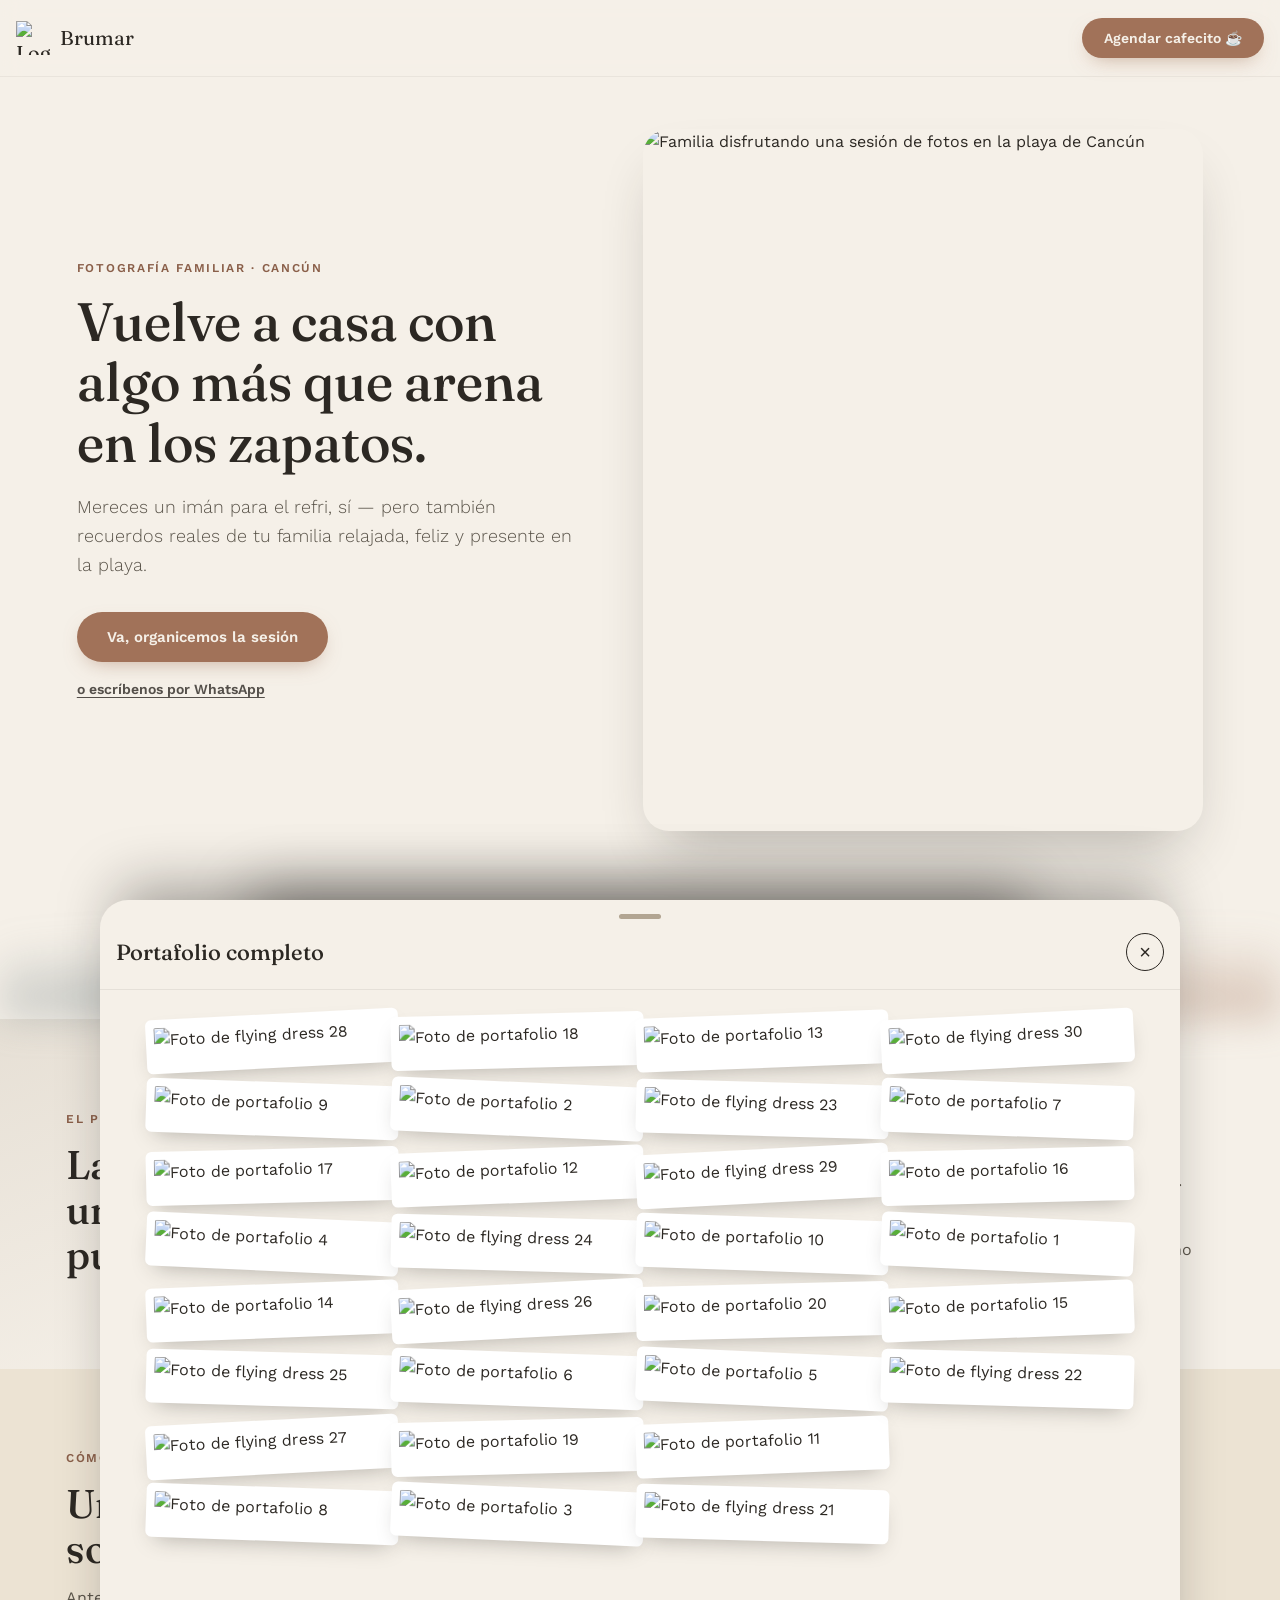
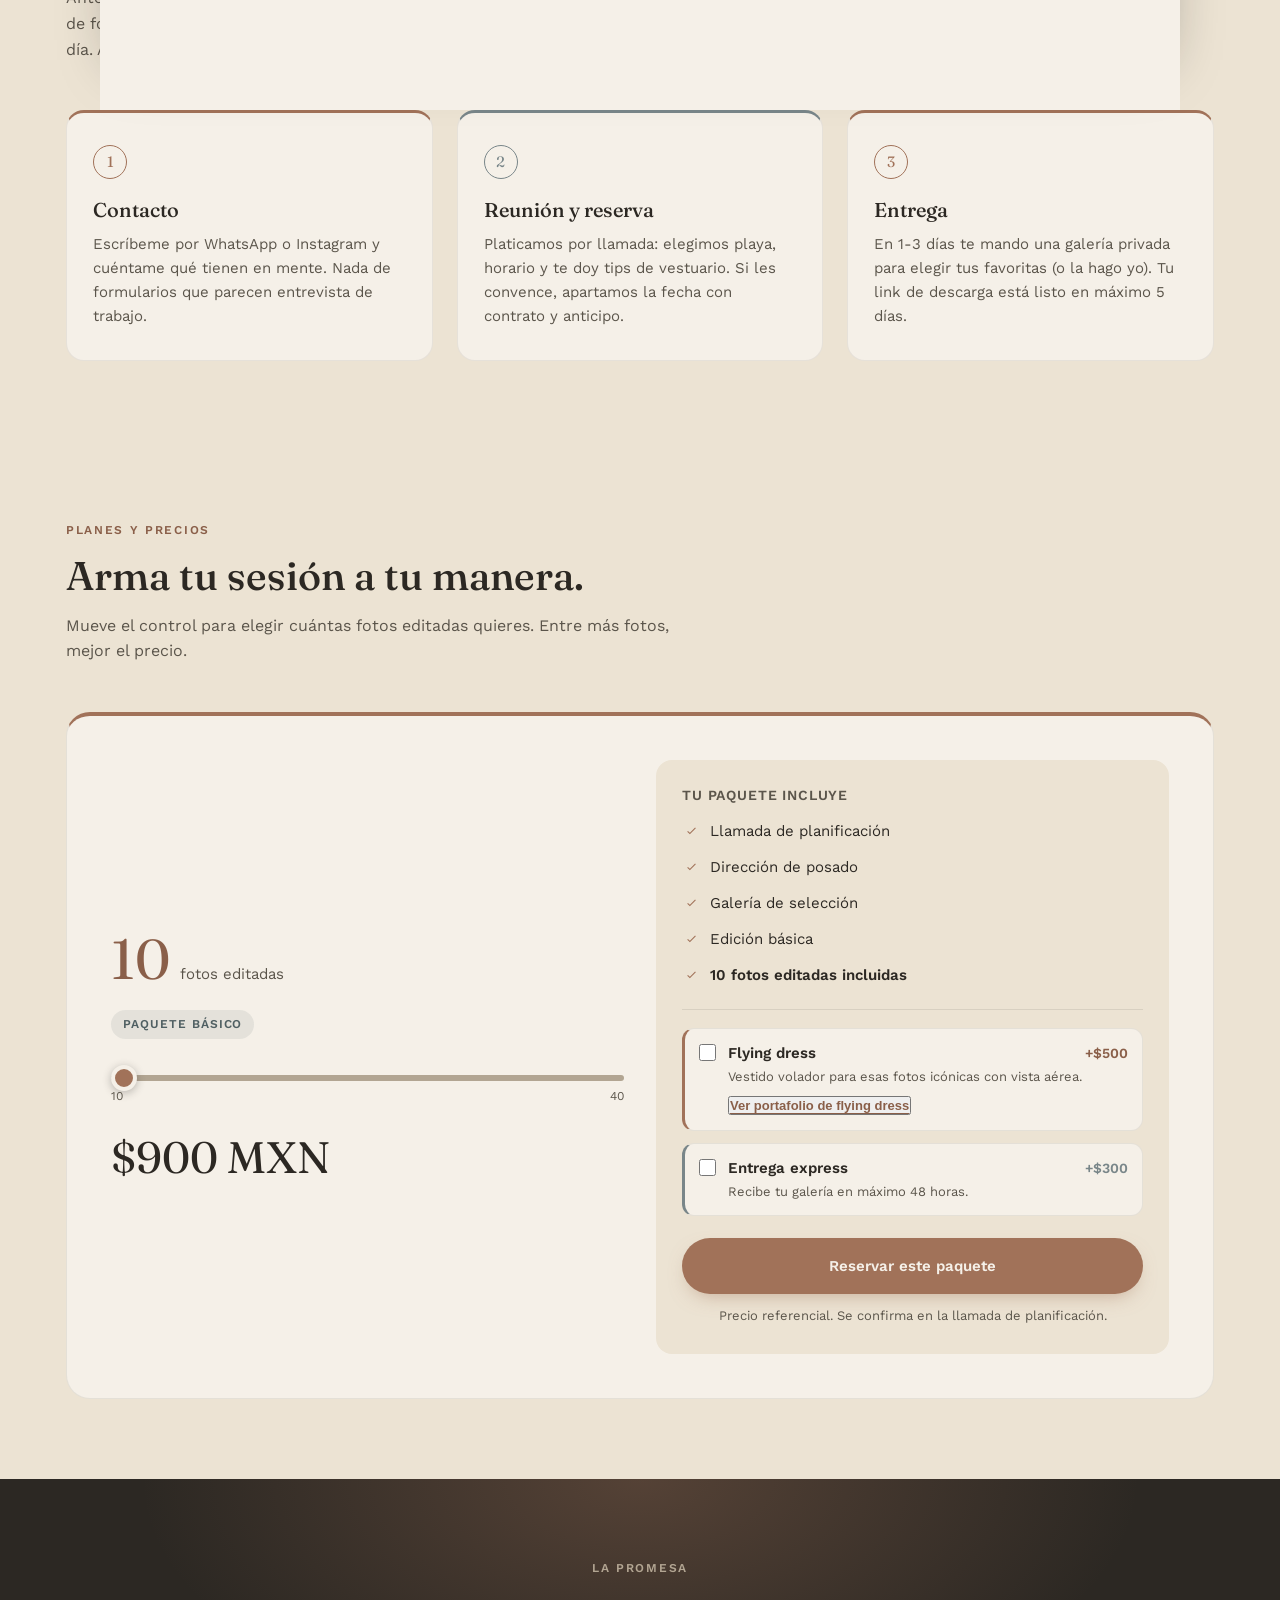
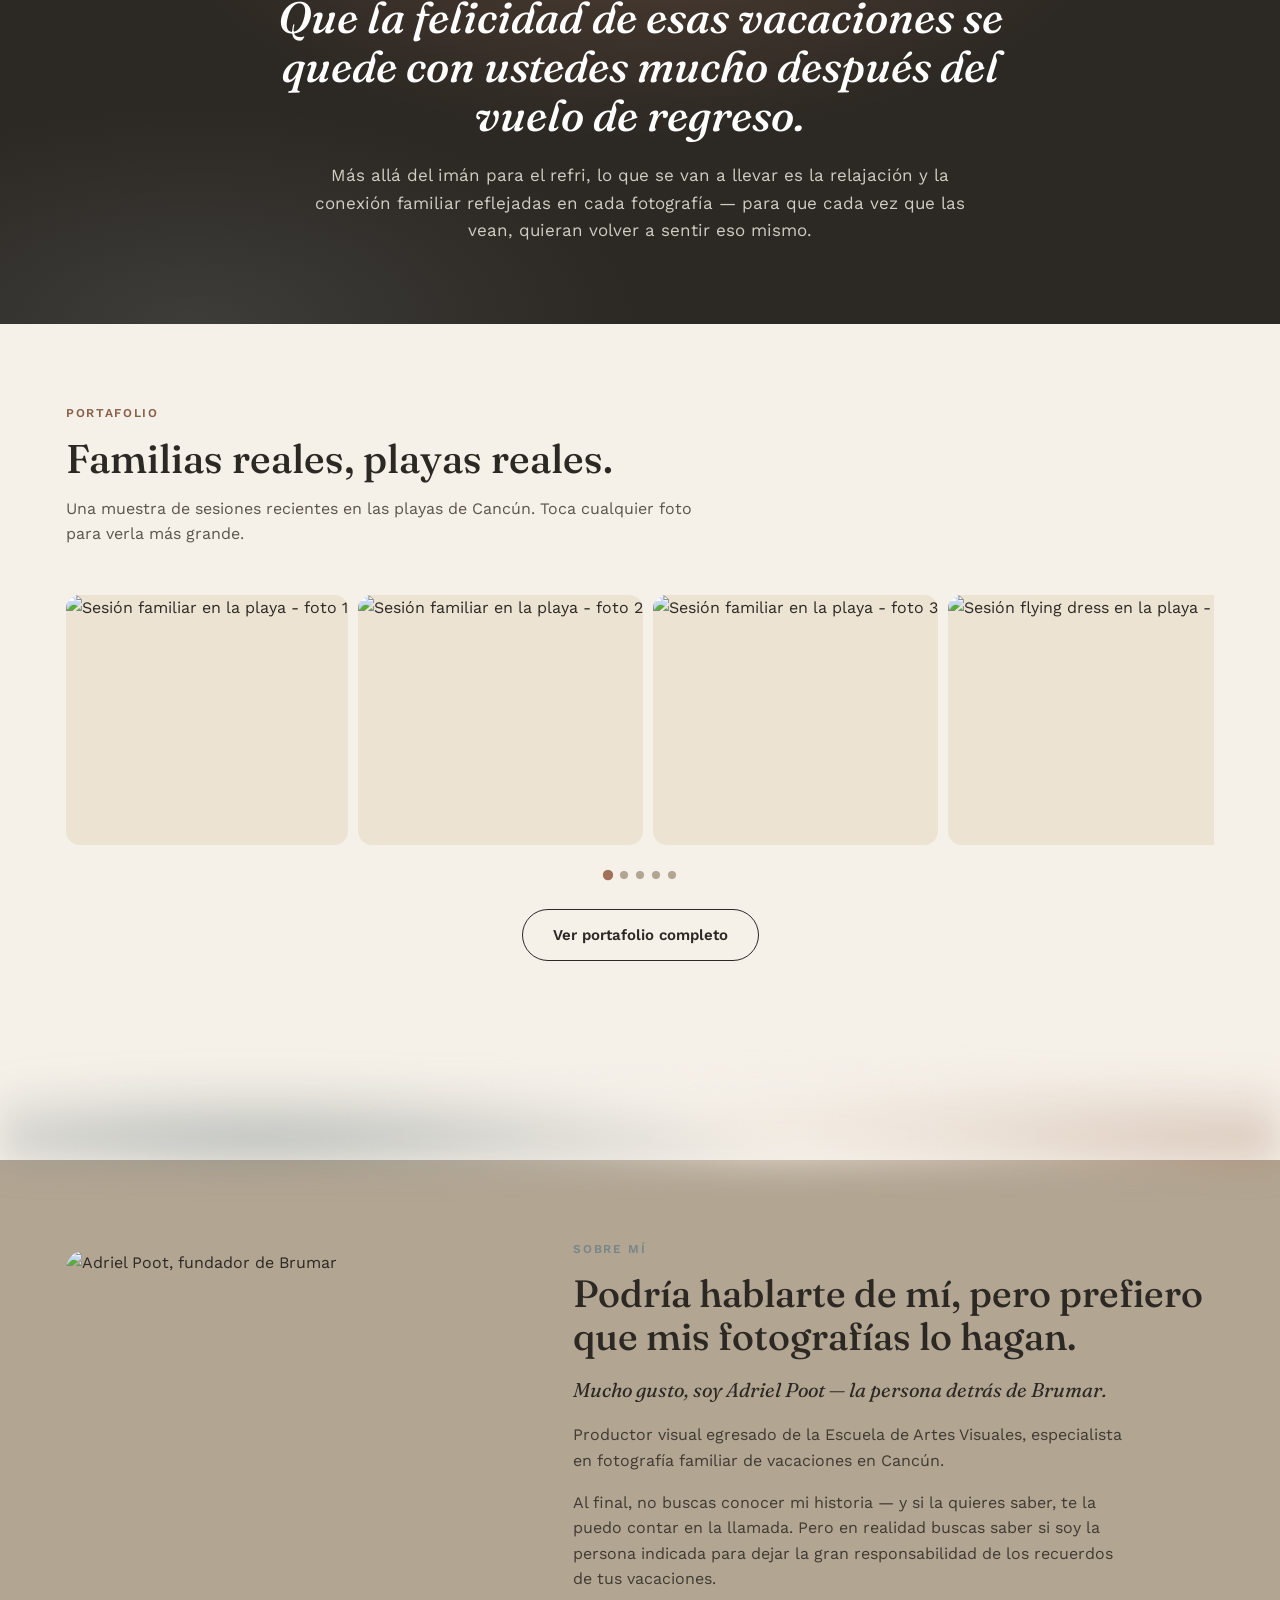
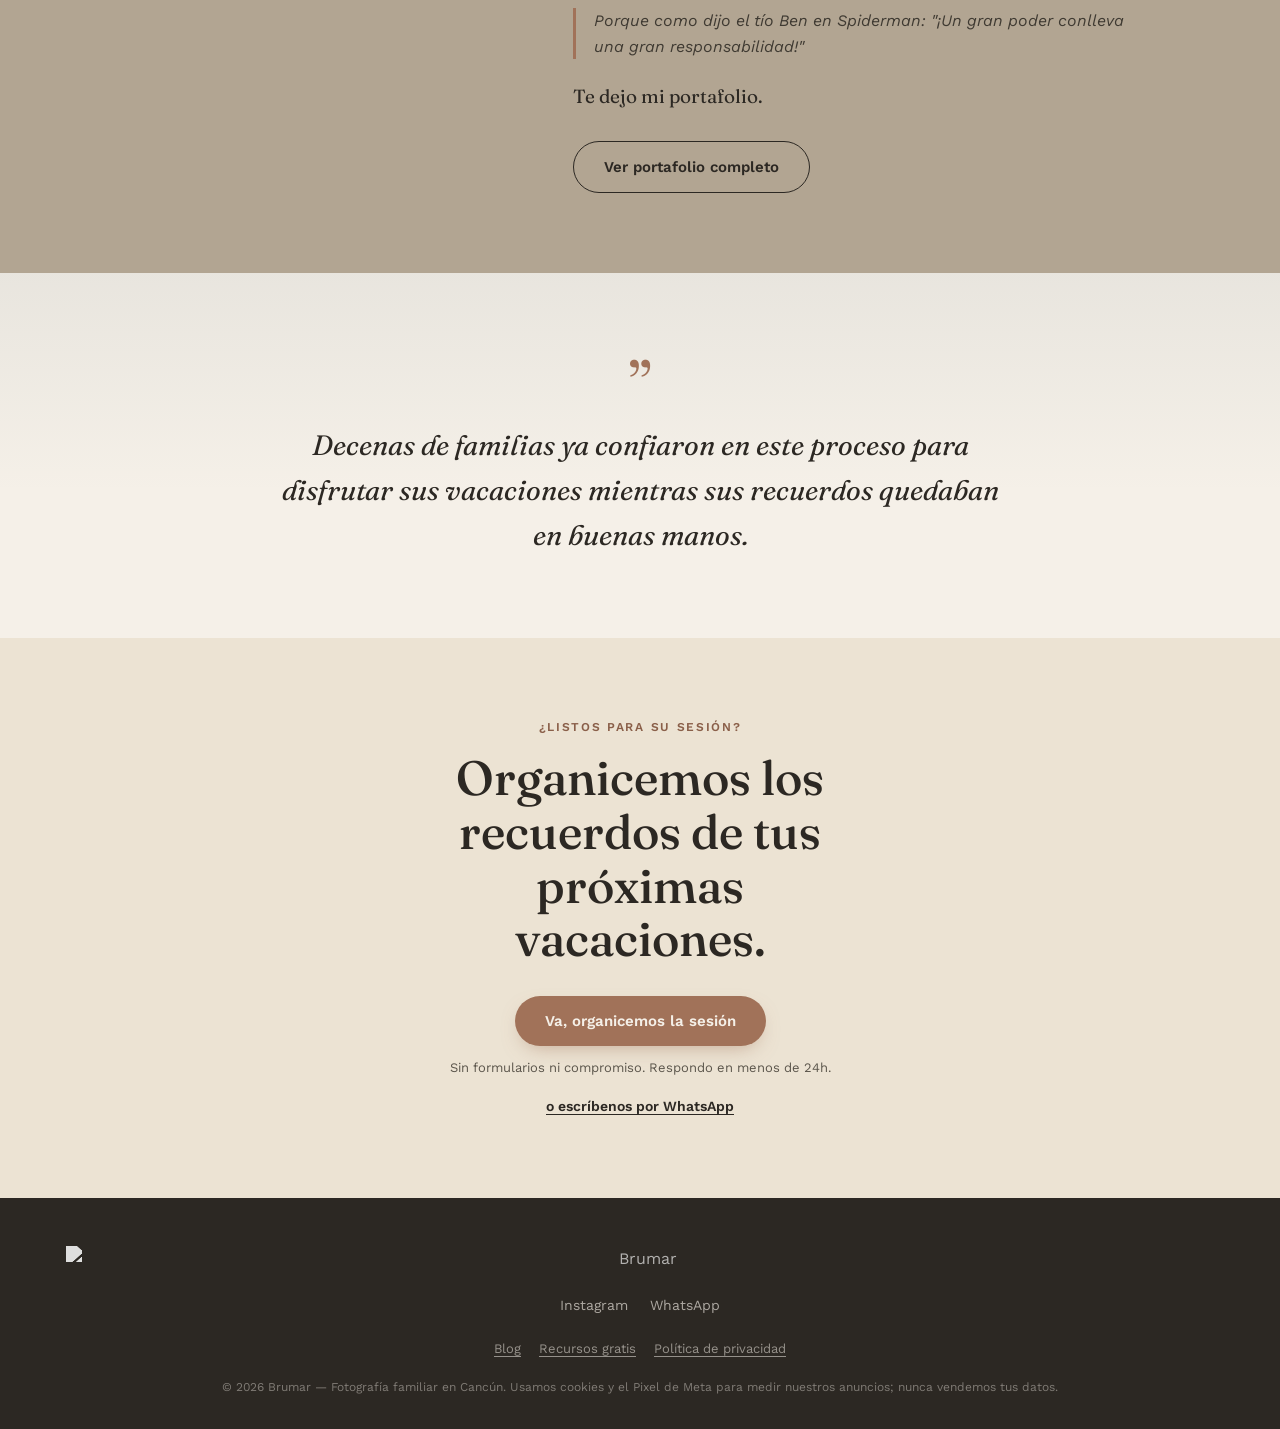
==== commit dbf8bdbe: "Separar landing en archivos, tracking deduplicado Pixel+CAPI, blog, recursos y SEO/GEO - assets/css/" ====
--- a/index.html
+++ b/index.html
@@ -1,5 +1,5 @@
 <!DOCTYPE html>
-<html lang="es-MX">
+<html lang="es-MX" data-page="home" data-root="">
 <head>
 <meta charset="UTF-8">
 <meta name="viewport" content="width=device-width, initial-scale=1.0">
@@ -8,35 +8,60 @@
 <link rel="dns-prefetch" href="https://res.cloudinary.com">
 <link rel="preconnect" href="https://app.cal.com">
 <link rel="dns-prefetch" href="https://app.cal.com">
-<link rel="preconnect" href="https://cal.com">
-<link rel="dns-prefetch" href="https://cal.com">
-<script>
-  // Evita que el navegador restaure la posición de scroll de una visita anterior
-  if ('scrollRestoration' in history) { history.scrollRestoration = 'manual'; }
-  window.addEventListener('load', () => { window.scrollTo(0, 0); });
-</script>
+<link rel="preconnect" href="https://connect.facebook.net">
+
 <title>Brumar | Fotografía familiar en las playas de Cancún</title>
-<meta name="description" content="Sesiones de fotografía familiar en las playas de Cancún. Vuelve a casa con recuerdos reales de tus vacaciones, no solo con arena en los zapatos.">
-
-<!-- Open Graph -->
-<meta property="og:type" content="business.business">
+<meta name="description" content="Sesiones de fotografía familiar en las playas de Cancún desde $900 MXN. Vuelve a casa con recuerdos reales de tus vacaciones, no solo con arena en los zapatos.">
+<link rel="canonical" href="https://brumar.org/">
+<meta name="robots" content="index, follow, max-image-preview:large">
+
+<!-- Open Graph (vista previa al compartir en WhatsApp, Facebook, Instagram) -->
+<meta property="og:type" content="website">
+<meta property="og:site_name" content="Brumar">
+<meta property="og:url" content="https://brumar.org/">
 <meta property="og:title" content="Brumar | Fotografía familiar en las playas de Cancún">
 <meta property="og:description" content="Sesiones de fotografía familiar en las playas de Cancún. Vuelve a casa con recuerdos reales de tus vacaciones.">
 <meta property="og:image" content="https://res.cloudinary.com/dcio95v6m/image/upload/f_auto,q_auto/v1781577112/Dise%C3%B1o_sin_t%C3%ADtulo_kirfzv.png">
 <meta property="og:locale" content="es_MX">
+<meta name="twitter:card" content="summary_large_image">
+<meta name="twitter:title" content="Brumar | Fotografía familiar en las playas de Cancún">
+<meta name="twitter:description" content="Sesiones de fotografía familiar en las playas de Cancún. Vuelve a casa con recuerdos reales de tus vacaciones.">
+<meta name="twitter:image" content="https://res.cloudinary.com/dcio95v6m/image/upload/f_auto,q_auto/v1781577112/Dise%C3%B1o_sin_t%C3%ADtulo_kirfzv.png">
 
 <link rel="icon" href="https://res.cloudinary.com/dcio95v6m/image/upload/w_64,h_64,c_fill,q_auto,f_auto/v1781577115/d54ecc66-3d17-4788-a42c-ffff938f80d3_gj0bym.jpg?v=2" type="image/jpeg">
 
-<!-- Schema.org -->
+<!-- Schema.org (SEO + GEO: datos que Google y las IAs leen y citan) -->
 <script type="application/ld+json">
 {
   "@context": "https://schema.org",
   "@type": "LocalBusiness",
+  "@id": "https://brumar.org/#negocio",
   "name": "Brumar",
+  "url": "https://brumar.org/",
   "image": "https://res.cloudinary.com/dcio95v6m/image/upload/v1781577112/Copia_de_IMG_3897-Editar_roaivf.jpg",
-  "description": "Fotografía familiar de vacaciones en las playas de Cancún.",
-  "areaServed": "Cancún, Quintana Roo, México",
-  "founder": { "@type": "Person", "name": "Adriel Poot" }
+  "logo": "https://res.cloudinary.com/dcio95v6m/image/upload/v1781577112/ISOTIPO-09_pgk5wl.png",
+  "description": "Fotografía familiar de vacaciones en las playas de Cancún. Sesiones desde 10 hasta 40 fotos editadas, con llamada de planificación y entrega en máximo 5 días.",
+  "telephone": "+52 998 224 7502",
+  "email": "estudiobrumar@gmail.com",
+  "priceRange": "$900 - $2,400 MXN",
+  "currenciesAccepted": "MXN",
+  "address": {
+    "@type": "PostalAddress",
+    "addressLocality": "Cancún",
+    "addressRegion": "Quintana Roo",
+    "addressCountry": "MX"
+  },
+  "areaServed": { "@type": "City", "name": "Cancún" },
+  "founder": { "@type": "Person", "name": "Adriel Poot", "jobTitle": "Fotógrafo", "alumniOf": "Escuela de Artes Visuales" },
+  "sameAs": ["https://www.instagram.com/estudiobrumar/"],
+  "makesOffer": {
+    "@type": "AggregateOffer",
+    "priceCurrency": "MXN",
+    "lowPrice": "900",
+    "highPrice": "2400",
+    "offerCount": "4",
+    "itemOffered": { "@type": "Service", "name": "Sesión de fotos familiar en la playa" }
+  }
 }
 </script>
 
@@ -44,663 +69,13 @@
 <link rel="preconnect" href="https://fonts.gstatic.com" crossorigin>
 <link href="https://fonts.googleapis.com/css2?family=Fraunces:ital,opsz,wght@0,9..144,400;0,9..144,500;0,9..144,600;1,9..144,500&family=Work+Sans:wght@300;400;500;600&display=swap" rel="stylesheet">
 
-<style>
-  /* ===================== TOKENS ===================== */
-  :root{
-    --cream:#F5F0E8;
-    --cream-deep:#ECE3D3;
-    --sand:#B2A592;
-    --mist:#798689;
-    --terracotta:#A17259;
-    --terracotta-deep:#8A5F49;
-    --ink:#2C2823;
-    --ink-soft:#5B554B;
-    --white:#FFFFFF;
-
-    --font-display:'Fraunces', serif;
-    --font-body:'Work Sans', sans-serif;
-
-    --space-s: 16px;
-    --space-m: 32px;
-    --space-l: 48px;
-    --space-xl: 80px;
-  }
-
-  *{margin:0;padding:0;box-sizing:border-box;}
-  html{scroll-behavior:smooth;}
-  body{
-    font-family:var(--font-body);
-    background:var(--cream);
-    color:var(--ink);
-    line-height:1.6;
-    -webkit-font-smoothing:antialiased;
-    overflow-x:hidden;
-  }
-  img{max-width:100%;display:block;}
-  a{color:inherit;text-decoration:none;}
-  h1,h2,h3{font-family:var(--font-display);font-weight:500;line-height:1.12;color:var(--ink);}
-  .eyebrow{
-    font-family:var(--font-body);
-    text-transform:uppercase;
-    letter-spacing:.14em;
-    font-size:12px;
-    font-weight:600;
-    color:var(--terracotta-deep);
-    display:block;
-    margin-bottom:14px;
-  }
-  .container{max-width:1180px;margin:0 auto;padding:0 var(--space-s);}
-  section{padding:var(--space-xl) 0;}
-  @media (max-width:640px){
-    section{padding:56px 0;}
-    :root{--space-xl:56px;}
-  }
-
-  /* focus visibility */
-  a:focus-visible, button:focus-visible{outline:2px solid var(--terracotta);outline-offset:3px;}
-  @media (prefers-reduced-motion: reduce){
-    *{animation-duration:0.01ms !important; animation-iteration-count:1 !important; transition-duration:0.01ms !important; scroll-behavior:auto !important;}
-  }
-
-  /* ===================== BUTTONS ===================== */
-  .btn{
-    display:inline-flex;
-    align-items:center;
-    gap:8px;
-    background:var(--terracotta);
-    color:var(--cream);
-    font-family:var(--font-body);
-    font-weight:600;
-    font-size:15px;
-    padding:16px 30px;
-    border-radius:100px;
-    border:none;
-    cursor:pointer;
-    box-shadow:0 8px 20px -8px rgba(161,114,89,.55);
-    transition:transform .25s ease, box-shadow .25s ease, background .25s ease;
-    white-space:nowrap;
-  }
-  .btn:hover{background:var(--terracotta-deep); transform:translateY(-2px); box-shadow:0 12px 24px -8px rgba(161,114,89,.6);}
-  .btn-ghost{
-    background:transparent;
-    border:1.5px solid var(--ink);
-    color:var(--ink);
-    box-shadow:none;
-  }
-  .btn-ghost:hover{background:var(--ink); color:var(--cream);}
-  .microcopy{
-    display:block;
-    margin-top:12px;
-    font-size:13px;
-    color:var(--ink-soft);
-  }
-
-  /* ===================== NAV ===================== */
-  .nav{
-    position:fixed; top:0; left:0; right:0; z-index:100;
-    display:flex; align-items:center; justify-content:space-between;
-    padding:18px var(--space-s);
-    background:rgba(245,240,232,.72);
-    backdrop-filter:blur(10px);
-    -webkit-backdrop-filter:blur(10px);
-    border-bottom:1px solid rgba(44,40,35,.06);
-  }
-  .nav.is-solid{background:rgba(245,240,232,.94);}
-  .nav__logo{display:flex;align-items:center;gap:10px;font-family:var(--font-display);font-size:20px;}
-  .nav__logo img{height:34px;width:auto;}
-  .nav .btn{padding:12px 22px;font-size:14px;}
-
-  /* ===================== HERO ===================== */
-  .hero{
-    position:relative;
-    display:grid;
-    grid-template-columns:1fr;
-    background:var(--cream);
-    padding:120px var(--space-s) 48px;
-    gap:36px;
-  }
-  @media (min-width:900px){
-    .hero{
-      grid-template-columns:0.95fr 1.05fr;
-      align-items:center;
-      min-height:100vh;
-      padding:120px 6vw 60px;
-      gap:60px;
-    }
-  }
-  .hero__text{
-    order:2;
-    display:flex;
-    flex-direction:column;
-    justify-content:center;
-  }
-  @media (min-width:900px){
-    .hero__text{order:1; max-width:520px;}
-  }
-  .hero__media{
-    order:1;
-    position:relative;
-    overflow:hidden;
-    border-radius:26px;
-    aspect-ratio:4/5;
-    box-shadow:0 30px 60px -22px rgba(44,40,35,.32);
-  }
-  @media (min-width:900px){
-    .hero__media{order:2; aspect-ratio:auto; height:min(78vh, 720px);}
-  }
-  .hero__media img{width:100%;height:100%;object-fit:cover;object-position:center 30%;}
-
-  .hero__text .eyebrow{color:var(--terracotta-deep);}
-  .hero h1{
-    font-size:clamp(30px, 4.4vw, 54px);
-    max-width:14ch;
-    color:var(--ink);
-  }
-  .hero p{
-    margin-top:20px;
-    font-size:clamp(16px, 1.6vw, 18px);
-    max-width:46ch;
-    color:var(--ink-soft);
-    font-weight:300;
-  }
-  .hero__cta{margin-top:32px;}
-  .hero__cta .microcopy{color:var(--ink-soft);}
-  .hero__alt, .cta-final__alt{margin-top:14px;}
-  .hero__alt a{font-size:14px; font-weight:600; color:var(--ink); text-decoration:underline; text-underline-offset:3px; opacity:.8;}
-  .hero__alt a:hover{opacity:1;}
-  .cta-final__alt a{font-size:14px; font-weight:600; color:var(--ink); text-decoration:underline; text-underline-offset:3px;}
-
-  .scroll-hint{display:none;}
-  .scroll-hint span{width:1px;height:26px;background:currentColor;animation:scrollDown 1.8s ease-in-out infinite;}
-  @keyframes scrollDown{0%{opacity:0; transform:scaleY(.3); transform-origin:top;}50%{opacity:1;transform:scaleY(1);transform-origin:top;}100%{opacity:0;transform:scaleY(.3);transform-origin:bottom;}}
-
-  /* ===================== MIST DIVIDER (signature element) ===================== */
-  .mist-divider{
-    position:relative;
-    height:120px;
-    margin-top:-1px;
-    background:
-      radial-gradient(60% 100% at 20% 100%, rgba(121,134,137,.55), transparent 70%),
-      radial-gradient(50% 100% at 60% 100%, rgba(245,240,232,.9), transparent 75%),
-      radial-gradient(70% 100% at 90% 100%, rgba(161,114,89,.4), transparent 70%);
-    filter:blur(18px);
-  }
-  @media (max-width:640px){.mist-divider{height:70px;}}
-
-  /* ===================== REVEAL ===================== */
-  .reveal{opacity:0; transform:translateY(22px); transition:opacity .8s ease, transform .8s ease;}
-  .reveal.is-visible{opacity:1; transform:translateY(0);}
-
-  /* ===================== PROBLEMA ===================== */
-  .problema{background:linear-gradient(160deg, rgba(178,165,146,.22), transparent 55%), var(--cream);}
-  .problema__grid{display:grid; gap:var(--space-l); align-items:center;}
-  .problema h2{font-size:clamp(26px,4vw,40px); max-width:16ch;}
-  .problema p{margin-top:18px; color:var(--ink-soft); font-size:16px; max-width:52ch;}
-  @media (min-width:900px){
-    .problema__grid{grid-template-columns:1fr 1fr; gap:var(--space-xl);}
-  }
-
-  /* ===================== PROCESO ===================== */
-  .proceso{background:var(--cream-deep);}
-  .proceso__head{max-width:640px; margin-bottom:var(--space-l);}
-  .proceso__head h2{font-size:clamp(26px,4vw,40px);}
-  .proceso__head p{margin-top:14px; color:var(--ink-soft);}
-  .proceso__grid{display:grid; gap:24px; grid-template-columns:1fr;}
-  @media (min-width:820px){.proceso__grid{grid-template-columns:repeat(3,1fr);}}
-  .step{
-    background:var(--cream);
-    border-radius:18px;
-    padding:32px 26px;
-    border:1px solid rgba(44,40,35,.07);
-    border-top:3px solid var(--terracotta);
-  }
-  .step:nth-child(2){border-top-color:var(--mist);}
-  .step__num{
-    font-family:var(--font-display);
-    font-size:15px;
-    color:var(--terracotta);
-    border:1px solid var(--terracotta);
-    width:34px;height:34px;
-    border-radius:50%;
-    display:flex;align-items:center;justify-content:center;
-    margin-bottom:20px;
-  }
-  .step:nth-child(2) .step__num{color:var(--mist); border-color:var(--mist);}
-  .step h3{font-size:20px; margin-bottom:10px;}
-  .step p{color:var(--ink-soft); font-size:15px;}
-
-  /* ===================== COTIZADOR ===================== */
-  .cotizador{background:var(--cream-deep);}
-  .cotizador__head{max-width:640px; margin-bottom:var(--space-l);}
-  .cotizador__head h2{font-size:clamp(26px,4vw,40px);}
-  .cotizador__head p{margin-top:14px; color:var(--ink-soft);}
-  .quoter{
-    background:var(--cream);
-    border-radius:24px;
-    border:1px solid rgba(44,40,35,.08);
-    border-top:4px solid var(--terracotta);
-    padding:36px;
-    display:grid;
-    gap:32px;
-  }
-  @media (min-width:900px){.quoter{grid-template-columns:1fr 1fr; padding:44px;}}
-
-  .quoter__left{display:flex; flex-direction:column; justify-content:center;}
-  .quoter__count{display:flex; align-items:baseline; gap:10px; margin-bottom:6px;}
-  .quoter__count-num{font-family:var(--font-display); font-size:56px; color:var(--terracotta-deep);}
-  .quoter__count-label{font-size:15px; color:var(--ink-soft);}
-  .quoter__tier{
-    display:inline-block;
-    font-size:12px; font-weight:600; letter-spacing:.08em; text-transform:uppercase;
-    color:var(--terracotta-deep);
-    background:rgba(161,114,89,.1);
-    padding:5px 12px;
-    border-radius:100px;
-    margin-bottom:22px;
-    width:fit-content;
-    transition:color .2s ease, background .2s ease;
-  }
-  .quoter__tier.is-mist{color:#4f5f62; background:rgba(121,134,137,.14);}
-
-  .slider{
-    -webkit-appearance:none;
-    appearance:none;
-    width:100%;
-    height:6px;
-    border-radius:100px;
-    background:var(--sand);
-    outline:none;
-    margin:14px 0 6px;
-  }
-  .slider::-webkit-slider-thumb{
-    -webkit-appearance:none;
-    appearance:none;
-    width:26px;height:26px;
-    border-radius:50%;
-    background:var(--terracotta);
-    border:4px solid var(--cream);
-    box-shadow:0 2px 8px rgba(44,40,35,.3);
-    cursor:pointer;
-  }
-  .slider::-moz-range-thumb{
-    width:26px;height:26px;
-    border-radius:50%;
-    background:var(--terracotta);
-    border:4px solid var(--cream);
-    box-shadow:0 2px 8px rgba(44,40,35,.3);
-    cursor:pointer;
-    border:none;
-  }
-  .slider::-moz-range-track{height:6px; border-radius:100px; background:var(--sand);}
-  .quoter__scale{display:flex; justify-content:space-between; font-size:12px; color:var(--ink-soft); margin-bottom:28px;}
-
-  .quoter__price-row{display:flex; flex-direction:column; gap:2px;}
-  .quoter__price{font-family:var(--font-display); font-size:44px; color:var(--ink); line-height:1.05;}
-  .quoter__price-sub{font-size:14px; color:var(--ink-soft);}
-  .quoter__total{margin-top:2px; font-size:14px; color:var(--ink-soft);}
-  .quoter__total strong{color:var(--ink); font-weight:600; font-family:var(--font-body);}
-  .quoter__extras-total{font-size:13px; color:var(--terracotta-deep); margin-top:2px; min-height:18px;}
-
-  .quoter__right{
-    background:var(--cream-deep);
-    border-radius:16px;
-    padding:28px 26px;
-  }
-  .quoter__right h3{font-family:var(--font-body); font-size:14px; font-weight:600; text-transform:uppercase; letter-spacing:.06em; color:var(--ink-soft); margin-bottom:16px;}
-  .quoter__list{list-style:none; display:flex; flex-direction:column; gap:12px; margin-bottom:22px;}
-  .quoter__list li{display:flex; align-items:flex-start; gap:10px; font-size:15px; color:var(--ink);}
-  .quoter__list li::before{
-    content:"";
-    flex-shrink:0;
-    width:18px;height:18px;
-    margin-top:2px;
-    border-radius:50%;
-    background:var(--terracotta);
-    -webkit-mask:url("data:image/svg+xml,%3Csvg xmlns='http://www.w3.org/2000/svg' viewBox='0 0 24 24'%3E%3Cpath fill='white' d='M9 16.2l-3.5-3.5-1.4 1.4L9 19 20 8l-1.4-1.4z'/%3E%3C/svg%3E") center/70% no-repeat;
-    mask:url("data:image/svg+xml,%3Csvg xmlns='http://www.w3.org/2000/svg' viewBox='0 0 24 24'%3E%3Cpath fill='white' d='M9 16.2l-3.5-3.5-1.4 1.4L9 19 20 8l-1.4-1.4z'/%3E%3C/svg%3E") center/70% no-repeat;
-  }
-  .quoter__list li.is-dynamic{font-weight:600;}
-
-  /* Extras */
-  .quoter__extras{
-    border-top:1px solid rgba(44,40,35,.1);
-    padding-top:18px;
-    margin-bottom:22px;
-    display:flex; flex-direction:column; gap:12px;
-  }
-  .extra{
-    display:flex; align-items:flex-start; gap:12px;
-    background:var(--cream);
-    border:1px solid rgba(44,40,35,.08);
-    border-left:3px solid var(--terracotta);
-    border-radius:12px;
-    padding:12px 14px;
-    cursor:pointer;
-  }
-  .extra--mist{border-left-color:var(--mist);}
-  .extra input{margin-top:3px; width:17px; height:17px; accent-color:var(--terracotta); flex-shrink:0;}
-  .extra--mist input{accent-color:var(--mist);}
-  .extra--mist .extra__price{color:var(--mist);}
-  .extra__body{flex:1;}
-  .extra__top{display:flex; justify-content:space-between; align-items:baseline; gap:8px;}
-  .extra__name{font-size:15px; font-weight:600; color:var(--ink);}
-  .extra__price{font-size:14px; color:var(--terracotta-deep); font-weight:600; white-space:nowrap;}
-  .extra__desc{font-size:13px; color:var(--ink-soft); margin-top:2px;}
-  .extra__link{
-    display:inline-block; margin-top:8px; font-size:13px; font-weight:600;
-    color:var(--terracotta-deep); text-decoration:underline;
-    text-underline-offset:3px;
-  }
-
-  .quoter__right .btn{width:100%; justify-content:center;}
-  .quoter__right .microcopy{text-align:center;}
-
-  /* Modal galería Flying Dress: mismo lenguaje visual que el portafolio completo */
-  .fd-modal{
-    position:fixed; inset:0; z-index:210;
-    display:flex;
-    align-items:flex-end;
-    justify-content:center;
-    background:rgba(20,18,16,0);
-    pointer-events:none;
-    transition:background .3s ease, backdrop-filter .3s ease;
-  }
-  .fd-modal.is-open{
-    background:rgba(20,18,16,.55);
-    backdrop-filter:blur(3px);
-    -webkit-backdrop-filter:blur(3px);
-    pointer-events:auto;
-  }
-  .fd-modal__panel{
-    display:flex;
-    flex-direction:column;
-    width:100%;
-    max-width:820px;
-    height:88vh;
-    background:var(--cream);
-    border-radius:28px 28px 0 0;
-    box-shadow:0 -30px 60px -20px rgba(20,18,16,.4);
-    transform:translateY(100%);
-    transition:transform .3s cubic-bezier(.22,.61,.36,1);
-    position:relative;
-  }
-  .fd-modal.is-open .fd-modal__panel{transform:translateY(0);}
-  .fd-modal__handle{width:42px; height:5px; border-radius:100px; background:var(--sand); margin:14px auto 0; flex-shrink:0;}
-  .fd-modal__header{
-    padding:10px var(--space-s) 14px;
-    border-bottom:1px solid rgba(44,40,35,.08);
-  }
-  .fd-modal h3{font-family:var(--font-display); font-size:22px; line-height:1.1;}
-  .fd-modal p{color:var(--ink-soft); font-size:13px; margin-top:4px;}
-  .fd-modal__close{
-    position:absolute; top:16px; right:18px;
-    background:transparent; color:var(--ink);
-    width:38px; height:38px; border-radius:50%;
-    border:1.5px solid var(--ink);
-    font-size:20px; line-height:1; cursor:pointer;
-    display:flex; align-items:center; justify-content:center;
-    transition:background .2s ease, color .2s ease, transform .2s ease;
-  }
-  .fd-modal__close:hover{background:var(--ink); color:var(--cream); transform:rotate(90deg);}
-  .fd-modal__body{flex:1; overflow-y:auto; padding:20px var(--space-s) 60px;}
-
-  /* ===================== PROMESA ===================== */
-  .promesa{
-    background:
-      radial-gradient(60% 90% at 50% 0%, rgba(161,114,89,.35), transparent 65%),
-      radial-gradient(50% 70% at 15% 100%, rgba(121,134,137,.22), transparent 70%),
-      var(--ink);
-    color:var(--cream);
-    text-align:center;
-  }
-  .promesa .container{max-width:820px;}
-  .promesa .eyebrow{color:var(--sand);}
-  .promesa h2{color:var(--white); font-size:clamp(26px,4.4vw,44px); font-style:italic;}
-  .promesa p{margin-top:22px; color:rgba(245,240,232,.82); font-size:17px; max-width:60ch; margin-left:auto; margin-right:auto;}
-
-  /* ===================== PORTAFOLIO ===================== */
-  .portafolio__head{max-width:640px; margin-bottom:var(--space-l);}
-  .portafolio__head h2{font-size:clamp(26px,4vw,40px);}
-  .portafolio__head p{margin-top:14px; color:var(--ink-soft);}
-
-  /* Carrusel: cada foto conserva su orientación real (vertical u horizontal), sin recortes */
-  .carousel-wrap{position:relative;}
-  .carousel{
-    display:flex;
-    gap:10px;
-    overflow-x:auto;
-    scroll-snap-type:x mandatory;
-    padding-bottom:6px;
-    scrollbar-width:none;
-  }
-  .carousel::-webkit-scrollbar{display:none;}
-  .carousel figure{
-    flex:0 0 auto;
-    height:190px;
-    scroll-snap-align:start;
-    border-radius:14px;
-    overflow:hidden;
-    cursor:pointer;
-    background:var(--cream-deep);
-  }
-  @media (min-width:720px){.carousel figure{height:250px;}}
-  .carousel img{height:100%; width:auto; display:block; transition:transform .5s ease;}
-  .carousel figure:hover img{transform:scale(1.04);}
-
-  .carousel__dots{display:flex; justify-content:center; gap:8px; margin-top:20px;}
-  .carousel__dots button{
-    width:8px; height:8px; border-radius:50%;
-    border:none; background:var(--sand); padding:0; cursor:pointer;
-    transition:background .2s ease, transform .2s ease;
-  }
-  .carousel__dots button.is-active{background:var(--terracotta); transform:scale(1.3);}
-
-  /* Flechas: flotan sobre el carrusel y solo aparecen al pasar el cursor (desktop) */
-  .carousel__nav{
-    position:absolute; top:0; bottom:6px;
-    display:flex; align-items:center;
-    pointer-events:none;
-  }
-  .carousel__nav--prev{left:-6px;}
-  .carousel__nav--next{right:-6px;}
-  .carousel__nav button{
-    width:38px; height:38px; border-radius:50%;
-    border:none; background:rgba(245,240,232,.92);
-    box-shadow:0 6px 16px -6px rgba(44,40,35,.4);
-    display:flex; align-items:center; justify-content:center;
-    cursor:pointer; font-size:15px; color:var(--ink);
-    opacity:0;
-    transform:translateY(0) scale(.9);
-    transition:opacity .2s ease, transform .2s ease, background .2s ease, color .2s ease;
-    pointer-events:auto;
-  }
-  .carousel-wrap:hover .carousel__nav button{opacity:1; transform:scale(1);}
-  .carousel__nav button:hover{background:var(--ink); color:var(--cream);}
-  @media (max-width:900px){ .carousel__nav{display:none;} }
-
-  .portafolio__footer{margin-top:30px; text-align:center;}
-
-  /* Lightbox */
-  .lightbox{
-    position:fixed;inset:0;z-index:300;
-    background:rgba(20,18,16,.92);
-    display:none;
-    align-items:flex-start;justify-content:center;
-    padding:80px 24px 24px;
-    overflow-y:auto;
-  }
-  .lightbox.is-open{display:flex;}
-  .lightbox img{max-width:100%; max-height:78vh; border-radius:8px;}
-  .lightbox__close{
-    position:fixed; top:20px; right:24px;
-    width:42px; height:42px; border-radius:50%;
-    background:rgba(245,240,232,.12);
-    border:1.5px solid rgba(245,240,232,.6);
-    color:var(--cream);
-    font-size:22px;cursor:pointer;line-height:1;
-    display:flex; align-items:center; justify-content:center;
-    transition:background .2s ease, transform .2s ease;
-    z-index:2;
-  }
-  .lightbox__close:hover{background:rgba(245,240,232,.9); color:var(--ink); transform:rotate(90deg);}
-
-  /* Modal portafolio completo: panel que sube desde abajo (bottom sheet), tampoco recorta las fotos */
-  .full-modal{
-    position:fixed; inset:0; z-index:210;
-    display:flex;
-    align-items:flex-end;
-    justify-content:center;
-    background:rgba(20,18,16,0);
-    backdrop-filter:blur(0px);
-    -webkit-backdrop-filter:blur(0px);
-    pointer-events:none;
-    transition:background .3s ease, backdrop-filter .3s ease;
-  }
-  .full-modal.is-open{
-    background:rgba(20,18,16,.55);
-    backdrop-filter:blur(3px);
-    -webkit-backdrop-filter:blur(3px);
-    pointer-events:auto;
-  }
-  .full-modal__panel{
-    display:flex;
-    flex-direction:column;
-    width:100%;
-    max-width:1080px;
-    height:90vh;
-    background:var(--cream);
-    border-radius:28px 28px 0 0;
-    box-shadow:0 -30px 60px -20px rgba(20,18,16,.4);
-    transform:translateY(100%);
-    transition:transform .3s cubic-bezier(.22,.61,.36,1);
-  }
-  .full-modal.is-open .full-modal__panel{transform:translateY(0);}
-
-  .full-modal__handle{
-    width:42px; height:5px; border-radius:100px;
-    background:var(--sand);
-    margin:14px auto 0;
-    flex-shrink:0;
-  }
-  .full-modal__header{
-    position:sticky; top:0; z-index:2;
-    display:flex; align-items:center; justify-content:space-between;
-    gap:16px;
-    padding:14px var(--space-s) 18px;
-    background:var(--cream);
-    border-bottom:1px solid rgba(44,40,35,.08);
-    border-radius:28px 28px 0 0;
-  }
-  .full-modal__titles h3{font-family:var(--font-display); font-size:22px; line-height:1.1;}
-  .full-modal__titles span{font-size:13px; color:var(--ink-soft);}
-  .full-modal__close{
-    background:transparent; color:var(--ink);
-    width:38px; height:38px; border-radius:50%;
-    border:1.5px solid var(--ink);
-    font-size:20px; line-height:1; cursor:pointer;
-    display:flex; align-items:center; justify-content:center;
-    flex-shrink:0;
-    transition:background .2s ease, color .2s ease, transform .2s ease;
-  }
-  .full-modal__close:hover{background:var(--ink); color:var(--cream); transform:rotate(90deg);}
-  .full-modal__body{
-    flex:1;
-    overflow-y:auto;
-    padding:24px var(--space-s) 70px;
-  }
-  /* Colaje tipo polaroid — compartido por el portafolio completo y el de flying dress */
-  .masonry{
-    columns:2 140px; column-gap:0;
-    max-width:980px; margin:0 auto;
-  }
-  @media (min-width:560px){.masonry{columns:3 170px;}}
-  @media (min-width:860px){.masonry{columns:4 200px;}}
-  /* El panel de flying dress es más angosto: nunca pasa de 3 columnas */
-  .fd-modal .masonry{max-width:100%;}
-  @media (min-width:860px){.fd-modal .masonry{columns:3 170px;}}
-  .masonry figure{
-    break-inside:avoid;
-    margin:0 -4px 14px;
-    padding:8px 8px 20px;
-    background:var(--white);
-    border-radius:6px;
-    box-shadow:0 10px 22px -10px rgba(44,40,35,.35);
-    cursor:pointer;
-    transition:transform .3s ease, box-shadow .3s ease, z-index 0s;
-    position:relative;
-  }
-  .masonry img{width:100%; display:block; border-radius:2px;}
-  .masonry figure:nth-child(6n+1){transform:rotate(-3deg);}
-  .masonry figure:nth-child(6n+2){transform:rotate(2deg);}
-  .masonry figure:nth-child(6n+3){transform:rotate(-1.4deg);}
-  .masonry figure:nth-child(6n+4){transform:rotate(2.6deg);}
-  .masonry figure:nth-child(6n+5){transform:rotate(-2.2deg);}
-  .masonry figure:nth-child(6n){transform:rotate(1.6deg);}
-  .masonry figure:hover{
-    transform:rotate(0deg) scale(1.05);
-    box-shadow:0 20px 34px -14px rgba(44,40,35,.5);
-    z-index:5;
-  }
-
-  /* ===================== SOBRE MÍ ===================== */
-  .sobre{background:var(--sand); color:var(--ink);}
-  .sobre .eyebrow{color:var(--mist);}
-  .sobre__grid{display:grid; gap:var(--space-l); align-items:center;}
-  @media (min-width:880px){.sobre__grid{grid-template-columns:0.8fr 1.2fr; gap:var(--space-xl);}}
-  .sobre__photo{
-    border-radius:20px;
-    overflow:hidden;
-    aspect-ratio:4/5;
-  }
-  .sobre__photo img{width:100%;height:100%;object-fit:cover;}
-  .sobre h2{font-size:clamp(26px,4vw,38px);}
-  .sobre .lead{
-    font-family:var(--font-display);
-    font-style:italic;
-    font-size:20px;
-    margin-top:16px;
-    color:var(--ink);
-  }
-  .sobre p{margin-top:16px; color:#3f3a32; font-size:16px; max-width:56ch;}
-  .sobre__quote{
-    margin-top:22px;
-    padding-left:18px;
-    border-left:3px solid var(--terracotta);
-    font-style:italic;
-    color:var(--ink);
-    font-size:15px;
-  }
-  .sobre__sig{margin-top:22px; font-family:var(--font-display); font-size:19px;}
-  .sobre__footer{margin-top:30px;}
-  .sobre .btn-ghost{border-color:var(--ink);}
-
-  /* ===================== PRUEBA SOCIAL ===================== */
-  .social{background:linear-gradient(180deg, rgba(121,134,137,.10), rgba(121,134,137,0) 60%), var(--cream); text-align:center;}
-  .social .container{max-width:760px;}
-  .social__mark{font-family:var(--font-display); font-size:64px; color:var(--terracotta); line-height:1; margin-bottom:6px;}
-  .social p{font-family:var(--font-display); font-size:clamp(20px,3vw,28px); font-style:italic; color:var(--ink);}
-
-  /* ===================== CTA FINAL ===================== */
-  .cta-final{
-    background:var(--cream-deep);
-    text-align:center;
-  }
-  .cta-final h2{font-size:clamp(28px,5vw,48px); max-width:14ch; margin:0 auto;}
-  .cta-final .btn{margin-top:30px;}
-
-  /* ===================== FOOTER ===================== */
-  footer{
-    background:var(--ink);
-    color:rgba(245,240,232,.75);
-    padding:var(--space-l) 0 var(--space-m);
-    text-align:center;
-  }
-  .footer__logo{height:30px; margin:0 auto 18px; filter:brightness(0) invert(1); opacity:.85;}
-  .footer__social{display:flex; justify-content:center; gap:22px; margin-bottom:22px; font-size:14px;}
-  .footer__social a{opacity:.85;}
-  .footer__social a:hover{opacity:1; color:var(--mist);}
-  footer .fine{font-size:12px; opacity:.55;}
-</style>
+<!-- Estilos de TODO el sitio -->
+<link rel="stylesheet" href="assets/css/global.css">
+
+<!-- Medición (Pixel + CAPI deduplicado) · calendario · interfaz -->
+<script src="assets/js/tracking.js" defer></script>
+<script src="assets/js/cal.js" defer></script>
+<script src="assets/js/main.js" defer></script>
 </head>
 <body>
 
@@ -711,7 +86,7 @@
     Brumar
   </a>
   <!-- CTA único: sin menú de navegación con enlaces adicionales, por doctrina CRO -->
-  <button type="button" class="btn" data-cal-link="estudiobrumar/secret" data-cal-config='{"layout":"month_view"}'>Agendar cafecito ☕️</button>
+  <button data-track="InteresadoReunion" data-track-name="Reunión · nav" type="button" class="btn" data-cal-link="estudiobrumar/secret" data-cal-config='{"layout":"month_view"}'>Agendar cafecito ☕️</button>
 </nav>
 
 <!-- ============ HERO ============ -->
@@ -721,9 +96,9 @@
     <h1>Vuelve a casa con algo más que arena en los zapatos.</h1>
     <p>Mereces un imán para el refri, sí — pero también recuerdos reales de tu familia relajada, feliz y presente en la playa.</p>
     <div class="hero__cta">
-      <button type="button" class="btn" data-cal-link="estudiobrumar/secret" data-cal-config='{"layout":"month_view"}'>Va, organicemos la sesión</button>
+      <button data-track="InteresadoReunion" data-track-name="Reunión · hero" type="button" class="btn" data-cal-link="estudiobrumar/secret" data-cal-config='{"layout":"month_view"}'>Va, organicemos la sesión</button>
       <div class="hero__alt">
-        <a href="https://api.whatsapp.com/send?phone=+529982247502&text=%C2%A1Hola!%20%F0%9F%91%8B%20Me%20gustar%C3%ADa%20recibir%20informaci%C3%B3n%20sobre%20las%20sesiones%20de%20fotos." target="_blank" rel="noopener">o escríbenos por WhatsApp</a>
+        <a data-track="Contact" data-track-name="WhatsApp · hero" href="https://api.whatsapp.com/send?phone=+529982247502&text=%C2%A1Hola!%20%F0%9F%91%8B%20Me%20gustar%C3%ADa%20recibir%20informaci%C3%B3n%20sobre%20las%20sesiones%20de%20fotos." target="_blank" rel="noopener">o escríbenos por WhatsApp</a>
       </div>
     </div>
   </div>
@@ -822,7 +197,7 @@
                 <span class="extra__price">+$500</span>
               </div>
               <p class="extra__desc">Vestido volador para esas fotos icónicas con vista aérea.</p>
-              <button type="button" class="extra__link" id="fdOpenBtn">Ver portafolio de flying dress</button>
+              <button type="button" class="extra__link" id="fdOpenBtn" data-track="VioPortafolio" data-track-name="Portafolio flying dress">Ver portafolio de flying dress</button>
             </div>
           </label>
 
@@ -838,7 +213,7 @@
           </label>
         </div>
 
-        <a href="#" class="btn" id="qWhatsapp" target="_blank" rel="noopener">Reservar este paquete</a>
+        <a href="https://wa.me/529982247502" class="btn" id="qWhatsapp" target="_blank" rel="noopener" data-track="Contact" data-track-name="Cotizador">Reservar este paquete</a>
         <span class="microcopy">Precio referencial. Se confirma en la llamada de planificación.</span>
       </div>
     </div>
@@ -915,7 +290,7 @@
       <div class="carousel__dots" id="carDots"></div>
     </div>
     <div class="portafolio__footer">
-      <button type="button" class="btn btn-ghost" id="openFullPortfolio1">Ver portafolio completo</button>
+      <button type="button" class="btn btn-ghost" id="openFullPortfolio1" data-track="VioPortafolio" data-track-name="Portafolio completo · portafolio">Ver portafolio completo</button>
     </div>
   </div>
 </section>
@@ -984,7 +359,7 @@
       <p class="sobre__quote">Porque como dijo el tío Ben en Spiderman: "¡Un gran poder conlleva una gran responsabilidad!"</p>
       <div class="sobre__sig">Te dejo mi portafolio.</div>
       <div class="sobre__footer">
-        <button type="button" class="btn btn-ghost" id="openFullPortfolio2">Ver portafolio completo</button>
+        <button type="button" class="btn btn-ghost" id="openFullPortfolio2" data-track="VioPortafolio" data-track-name="Portafolio completo · sobre mí">Ver portafolio completo</button>
       </div>
     </div>
   </div>
@@ -1003,10 +378,10 @@
   <div class="container reveal">
     <span class="eyebrow">¿Listos para su sesión?</span>
     <h2>Organicemos los recuerdos de tus próximas vacaciones.</h2>
-    <button type="button" class="btn" data-cal-link="estudiobrumar/secret" data-cal-config='{"layout":"month_view"}'>Va, organicemos la sesión</button>
+    <button data-track="InteresadoReunion" data-track-name="Reunión · cierre" type="button" class="btn" data-cal-link="estudiobrumar/secret" data-cal-config='{"layout":"month_view"}'>Va, organicemos la sesión</button>
     <span class="microcopy">Sin formularios ni compromiso. Respondo en menos de 24h.</span>
     <div class="cta-final__alt">
-      <a href="https://api.whatsapp.com/send?phone=+529982247502&text=%C2%A1Hola!%20%F0%9F%91%8B%20Me%20gustar%C3%ADa%20recibir%20informaci%C3%B3n%20sobre%20las%20sesiones%20de%20fotos." target="_blank" rel="noopener">o escríbenos por WhatsApp</a>
+      <a data-track="Contact" data-track-name="WhatsApp · cierre" href="https://api.whatsapp.com/send?phone=+529982247502&text=%C2%A1Hola!%20%F0%9F%91%8B%20Me%20gustar%C3%ADa%20recibir%20informaci%C3%B3n%20sobre%20las%20sesiones%20de%20fotos." target="_blank" rel="noopener">o escríbenos por WhatsApp</a>
     </div>
   </div>
 </section>
@@ -1017,9 +392,14 @@
     <img class="footer__logo" src="https://res.cloudinary.com/dcio95v6m/image/upload/w_120,q_auto,f_auto/v1781577112/ISOTIPO-09_pgk5wl.png" alt="Brumar">
     <div class="footer__social">
       <a href="https://www.instagram.com/estudiobrumar/" target="_blank" rel="noopener">Instagram</a>
-      <a href="https://api.whatsapp.com/send?phone=+529982247502&text=%C2%A1Hola!%20%F0%9F%91%8B%20Me%20gustar%C3%ADa%20recibir%20informaci%C3%B3n%20sobre%20las%20sesiones%20de%20fotos." target="_blank" rel="noopener">WhatsApp</a>
-    </div>
-    <p class="fine">© 2026 Brumar — Fotografía familiar en Cancún. Tus datos solo se usan para responder tu mensaje, nunca se comparten con terceros.</p>
+      <a data-track="Contact" data-track-name="WhatsApp · footer" href="https://api.whatsapp.com/send?phone=+529982247502&text=%C2%A1Hola!%20%F0%9F%91%8B%20Me%20gustar%C3%ADa%20recibir%20informaci%C3%B3n%20sobre%20las%20sesiones%20de%20fotos." target="_blank" rel="noopener">WhatsApp</a>
+    </div>
+    <nav class="footer__links" aria-label="Enlaces secundarios">
+      <a href="blog/index.html">Blog</a>
+      <a href="recursos/index.html">Recursos gratis</a>
+      <a href="privacidad.html">Política de privacidad</a>
+    </nav>
+    <p class="fine">© 2026 Brumar — Fotografía familiar en Cancún. Usamos cookies y el Pixel de Meta para medir nuestros anuncios; nunca vendemos tus datos.</p>
   </div>
 </footer>
 
@@ -1029,291 +409,8 @@
   <img id="lightboxImg" src="" alt="">
 </div>
 
-<!-- CAL.COM EMBED: el calendario está oculto hasta que se hace clic en un botón "Agendar" — entonces aparece como ventana emergente sobre la misma página, sin recargar ni salir del sitio -->
-<script type="text/javascript">
-  (function (C, A, L) {
-    let p = function (a, ar) { a.q.push(ar); };
-    let d = C.document;
-    C.Cal = C.Cal || function () {
-      let cal = C.Cal; let ar = arguments;
-      if (!cal.loaded) {
-        cal.ns = {}; cal.q = cal.q || [];
-        d.head.appendChild(d.createElement("script")).src = A;
-        cal.loaded = true;
-      }
-      if (ar[0] === L) {
-        const api = function () { p(api, arguments); };
-        const namespace = ar[1];
-        api.q = api.q || [];
-        if (typeof namespace === "string") {
-          cal.ns[namespace] = cal.ns[namespace] || api;
-          p(cal.ns[namespace], ar);
-          p(cal, ["initNamespace", namespace]);
-        } else p(cal, ar);
-        return;
-      }
-      p(cal, ar);
-    };
-  })(window, "https://app.cal.com/embed/embed.js", "init");
-
-  Cal("init", { origin: "https://cal.com" });
-
-  Cal("ui", {
-    "cssVarsPerTheme": {
-      "light": { "cal-brand": "#a17259" },
-      "dark": { "cal-brand": "#a17259" }
-    },
-    "hideEventTypeDetails": false,
-    "layout": "month_view"
-  });
-</script>
-
-<!-- META PIXEL -->
-<script>
-!function(f,b,e,v,n,t,s)
-{if(f.fbq)return;n=f.fbq=function(){n.callMethod?
-n.callMethod.apply(n,arguments):n.queue.push(arguments)};
-if(!f._fbq)f._fbq=n;n.push=n;n.loaded=!0;n.version='2.0';
-n.queue=[];t=b.createElement(e);t.async=!0;
-t.src=v;s=b.getElementsByTagName(e)[0];
-s.parentNode.insertBefore(t,s)}(window, document,'script',
-'https://connect.facebook.net/en_US/fbevents.js');
-fbq('init', '1077080621499266');
-fbq('track', 'PageView');
-</script>
-<noscript><img height="1" width="1" style="display:none"
-src="https://www.facebook.com/tr?id=1077080621499266&ev=PageView&noscript=1"
-/></noscript>
-<!-- End Meta Pixel Code -->
-
-<!-- GOOGLE TAG: pega aquí tu Google Tag / GA4 (analytics.google.com) -->
-<!-- TIKTOK PIXEL: pega aquí tu TikTok Pixel (TikTok Ads Manager → Assets → Events) -->
-<!-- CONVERSIONS API: pega aquí el script de CAPI (Business Manager → Events Manager → CAPI) -->
-<!-- Regla de oro: si por ahora no vas a hacer ads, no instales ningún pixel todavía. -->
-
-<script>
-  // Nav: fondo sólido al hacer scroll
-  const nav = document.getElementById('siteNav');
-  window.addEventListener('scroll', () => {
-    nav.classList.toggle('is-solid', window.scrollY > 40);
-  }, { passive:true });
-
-  // Scroll reveal
-  const revealEls = document.querySelectorAll('.reveal');
-  const io = new IntersectionObserver((entries) => {
-    entries.forEach(e => { if (e.isIntersecting) { e.target.classList.add('is-visible'); io.unobserve(e.target); } });
-  }, { threshold:0.12 });
-  revealEls.forEach(el => io.observe(el));
-
-  // Cotizador
-  const qSlider = document.getElementById('qSlider');
-  const qCount = document.getElementById('qCount');
-  const qTierLabel = document.getElementById('qTierLabel');
-  const qTotal = document.getElementById('qTotal');
-  const qExtrasTotal = document.getElementById('qExtrasTotal');
-  const qList = document.getElementById('qList');
-  const qWhatsapp = document.getElementById('qWhatsapp');
-  const extraCheckboxes = document.querySelectorAll('.quoter__extras input[type="checkbox"]');
-
-  function getTier(n){
-    if (n <= 19) return { name:'Paquete Básico', edicion:'Edición básica', cambios:null };
-    if (n <= 29) return { name:'Paquete Estándar', edicion:'Edición profesional', cambios:null };
-    if (n <= 34) return { name:'Paquete Avanzado', edicion:'Edición profesional', cambios:'1 cambio de ropa' };
-    return { name:'Paquete Premium', edicion:'Edición profesional', cambios:'2 cambios de ropa' };
-  }
-
-  // Precio total según la cantidad de fotos (lista de precios oficial)
-  // 10–20 fotos: $900 + $60 por foto extra · 21–30: +$50 c/u · 31–40: +$40 c/u
-  function getBasePrice(n){
-    if (n <= 20) return 900 + (n - 10) * 60;
-    if (n <= 30) return 1500 + (n - 20) * 50;
-    return 2000 + (n - 30) * 40;
-  }
-
-  function getSelectedExtras(){
-    return Array.from(extraCheckboxes)
-      .filter(cb => cb.checked)
-      .map(cb => ({
-        name: cb.closest('.extra').querySelector('.extra__name').textContent,
-        price: parseInt(cb.dataset.price, 10)
-      }));
-  }
-
-  function updateQuoter(){
-    const n = parseInt(qSlider.value, 10);
-    const tier = getTier(n);
-    const basePrice = getBasePrice(n);
-    const extras = getSelectedExtras();
-    const extrasSum = extras.reduce((sum, e) => sum + e.price, 0);
-    const total = basePrice + extrasSum;
-
-    qCount.textContent = n;
-    qTierLabel.textContent = tier.name;
-    qTierLabel.classList.toggle('is-mist', n <= 29);
-    qTotal.textContent = '$' + total.toLocaleString('es-MX') + ' MXN';
-
-    qExtrasTotal.textContent = extras.length
-      ? '+ ' + extras.map(e => `${e.name} ($${e.price})`).join(' + ')
-      : '';
-
-    const items = [
-      'Llamada de planificación',
-      'Dirección de posado',
-      'Galería de selección',
-      tier.edicion
-    ];
-    if (tier.cambios) items.push(tier.cambios);
-
-    qList.innerHTML = items.map(it => `<li>${it}</li>`).join('')
-      + `<li class="is-dynamic">${n} fotos editadas incluidas</li>`;
-
-    const extrasMsg = extras.length ? ` + ${extras.map(e => e.name).join(' + ')}` : '';
-    const msg = encodeURIComponent(`Hola Adriel, quiero reservar el ${tier.name} de ${n} fotos${extrasMsg} (total aprox. $${total} MXN).`);
-    qWhatsapp.href = `https://wa.me/529982247502?text=${msg}`;
-  }
-
-  qSlider.addEventListener('input', updateQuoter);
-  extraCheckboxes.forEach(cb => cb.addEventListener('change', updateQuoter));
-  updateQuoter();
-
-  // Modal Flying Dress
-  const fdModal = document.getElementById('fdModal');
-  const fdOpenBtn = document.getElementById('fdOpenBtn');
-  const fdCloseBtn = document.getElementById('fdCloseBtn');
-  fdOpenBtn.addEventListener('click', (e) => {
-    e.preventDefault();
-    fdModal.classList.add('is-open');
-  });
-  function closeFdModal(){ fdModal.classList.remove('is-open'); }
-  fdCloseBtn.addEventListener('click', closeFdModal);
-  fdModal.addEventListener('click', (e) => { if (e.target === fdModal) closeFdModal(); });
-  document.addEventListener('keydown', (e) => { if (e.key === 'Escape') closeFdModal(); });
-  document.getElementById('fdGrid').addEventListener('click', (e) => {
-    const img = e.target.closest('img');
-    if (img) openLightbox(img);
-  });
-
-  // Lightbox (funciona para el carrusel y el portafolio completo)
-  const lightbox = document.getElementById('lightbox');
-  const lightboxImg = document.getElementById('lightboxImg');
-  function bigUrl(src){ return src.replace(/\/upload\/[^/]+\//, '/upload/q_auto,f_auto,w_1400/'); }
-  function openLightbox(img){
-    const hiResSrc = bigUrl(img.src);
-    // Muestra al instante la miniatura que ya está en caché (sin esperar),
-    // y la reemplaza por la versión nítida en cuanto termine de cargar.
-    lightboxImg.src = img.src;
-    lightboxImg.alt = img.alt;
-    lightbox.classList.add('is-open');
-    if (hiResSrc !== img.src) {
-      const hiRes = new Image();
-      hiRes.onload = () => { lightboxImg.src = hiResSrc; };
-      hiRes.src = hiResSrc;
-    }
-  }
-  function closeLightbox(){ lightbox.classList.remove('is-open'); lightboxImg.src=''; }
-  document.getElementById('lightboxClose').addEventListener('click', closeLightbox);
-  lightbox.addEventListener('click', (e) => { if (e.target === lightbox) closeLightbox(); });
-  document.addEventListener('keydown', (e) => { if (e.key === 'Escape') closeLightbox(); });
-
-  // Carrusel de portafolio
-  const carousel = document.getElementById('portfolioCarousel');
-  const carFigures = Array.from(carousel.querySelectorAll('figure'));
-  const carDots = document.getElementById('carDots');
-
-  carousel.addEventListener('click', (e) => {
-    const img = e.target.closest('img');
-    if (img) openLightbox(img);
-  });
-
-  // Puntos agrupados (menos puntos: uno cada 3 fotos, no uno por foto)
-  const GROUP_SIZE = 3;
-  const groupStarts = [];
-  for (let i = 0; i < carFigures.length; i += GROUP_SIZE) groupStarts.push(i);
-
-  groupStarts.forEach((startIndex, gi) => {
-    const dot = document.createElement('button');
-    dot.type = 'button';
-    dot.setAttribute('aria-label', `Ir al grupo de fotos ${gi + 1}`);
-    if (gi === 0) dot.classList.add('is-active');
-    dot.addEventListener('click', () => {
-      carousel.scrollTo({ left: carFigures[startIndex].offsetLeft, behavior:'smooth' });
-    });
-    carDots.appendChild(dot);
-  });
-  const dotEls = Array.from(carDots.children);
-
-  function setActiveDot(){
-    let closest = 0, min = Infinity;
-    carFigures.forEach((fig, i) => {
-      const dist = Math.abs(fig.offsetLeft - carousel.scrollLeft);
-      if (dist < min) { min = dist; closest = i; }
-    });
-    const activeGroup = Math.floor(closest / GROUP_SIZE);
-    dotEls.forEach((d, i) => d.classList.toggle('is-active', i === activeGroup));
-    return closest;
-  }
-  let scrollTicking = false;
-  carousel.addEventListener('scroll', () => {
-    if (!scrollTicking) {
-      requestAnimationFrame(() => { setActiveDot(); scrollTicking = false; });
-      scrollTicking = true;
-    }
-  });
-
-  // Flechas: avanzan/retroceden un ancho de pantalla del carrusel
-  document.getElementById('carPrev').addEventListener('click', () => {
-    carousel.scrollBy({ left: -carousel.clientWidth * 0.85, behavior:'smooth' });
-  });
-  document.getElementById('carNext').addEventListener('click', () => {
-    carousel.scrollBy({ left: carousel.clientWidth * 0.85, behavior:'smooth' });
-  });
-
-  // Movimiento automático: avanza sola cada 3.5s (solo mueve el carrusel, nunca la página),
-  // se pausa si el usuario interactúa y solo corre mientras el carrusel está a la vista.
-  let carAutoplay = null;
-  function startAutoplay(){
-    if (carAutoplay) return; // ya está corriendo: nunca crear un segundo intervalo
-    carAutoplay = setInterval(() => {
-      const current = setActiveDot();
-      const next = carFigures[(current + 1) % carFigures.length];
-      carousel.scrollTo({ left: next.offsetLeft, behavior:'smooth' });
-    }, 2000);
-  }
-  function pauseAutoplay(){
-    clearInterval(carAutoplay);
-    carAutoplay = null;
-  }
-  let resumeTimer;
-  function pauseThenResume(){
-    pauseAutoplay();
-    clearTimeout(resumeTimer);
-    resumeTimer = setTimeout(startAutoplay, 5000);
-  }
-  ['mouseenter','touchstart','pointerdown','wheel'].forEach(evt => {
-    carousel.addEventListener(evt, pauseThenResume, { passive:true });
-  });
-  const carVisibilityObserver = new IntersectionObserver((entries) => {
-    entries.forEach(entry => {
-      if (entry.isIntersecting) startAutoplay(); else pauseAutoplay();
-    });
-  }, { threshold:0.5 });
-  carVisibilityObserver.observe(carousel);
-
-  // Modal de portafolio completo
-  const fullModal = document.getElementById('fullPortfolioModal');
-  const fullGrid = document.getElementById('fullPortfolioGrid');
-  function openFullPortfolio(){ fullModal.classList.add('is-open'); }
-  function closeFullPortfolio(){ fullModal.classList.remove('is-open'); }
-  document.getElementById('openFullPortfolio1').addEventListener('click', openFullPortfolio);
-  document.getElementById('openFullPortfolio2').addEventListener('click', openFullPortfolio);
-  document.getElementById('fullPortfolioClose').addEventListener('click', closeFullPortfolio);
-  fullModal.addEventListener('click', (e) => { if (e.target === fullModal) closeFullPortfolio(); });
-  fullGrid.addEventListener('click', (e) => {
-    const img = e.target.closest('img');
-    if (img) openLightbox(img);
-  });
-  document.addEventListener('keydown', (e) => { if (e.key === 'Escape') closeFullPortfolio(); });
-</script>
+<!-- Pixel sin JavaScript (respaldo mínimo) -->
+<noscript><img height="1" width="1" style="display:none" alt="" src="https://www.facebook.com/tr?id=1077080621499266&ev=PageView&noscript=1"></noscript>
 
 </body>
 </html>
--- a/assets/css/global.css
+++ b/assets/css/global.css
@@ -0,0 +1,813 @@
+/* =====================================================================
+   global.css — Brumar
+   UNA sola hoja de estilos para TODO el sitio: landing, blog, recursos,
+   privacidad, páginas de gracias, pago y 404.
+   Cambia un color en :root y cambia en todas las páginas a la vez.
+   ===================================================================== */
+
+/* ===================== TOKENS ===================== */
+:root{
+  --cream:#F5F0E8;
+  --cream-deep:#ECE3D3;
+  --sand:#B2A592;
+  --mist:#798689;
+  --terracotta:#A17259;
+  --terracotta-deep:#8A5F49;
+  --ink:#2C2823;
+  --ink-soft:#5B554B;
+  --white:#FFFFFF;
+
+  --font-display:'Fraunces', serif;
+  --font-body:'Work Sans', sans-serif;
+
+  --space-s: 16px;
+  --space-m: 32px;
+  --space-l: 48px;
+  --space-xl: 80px;
+}
+
+*{margin:0;padding:0;box-sizing:border-box;}
+html{scroll-behavior:smooth;}
+body{
+  font-family:var(--font-body);
+  background:var(--cream);
+  color:var(--ink);
+  line-height:1.6;
+  -webkit-font-smoothing:antialiased;
+  overflow-x:hidden;
+}
+img{max-width:100%;display:block;}
+a{color:inherit;text-decoration:none;}
+h1,h2,h3{font-family:var(--font-display);font-weight:500;line-height:1.12;color:var(--ink);}
+.eyebrow{
+  font-family:var(--font-body);
+  text-transform:uppercase;
+  letter-spacing:.14em;
+  font-size:12px;
+  font-weight:600;
+  color:var(--terracotta-deep);
+  display:block;
+  margin-bottom:14px;
+}
+.container{max-width:1180px;margin:0 auto;padding:0 var(--space-s);}
+section{padding:var(--space-xl) 0;}
+@media (max-width:640px){
+  section{padding:56px 0;}
+  :root{--space-xl:56px;}
+}
+
+/* focus visibility */
+a:focus-visible, button:focus-visible{outline:2px solid var(--terracotta);outline-offset:3px;}
+@media (prefers-reduced-motion: reduce){
+  *{animation-duration:0.01ms !important; animation-iteration-count:1 !important; transition-duration:0.01ms !important; scroll-behavior:auto !important;}
+}
+
+/* ===================== BUTTONS ===================== */
+.btn{
+  display:inline-flex;
+  align-items:center;
+  gap:8px;
+  background:var(--terracotta);
+  color:var(--cream);
+  font-family:var(--font-body);
+  font-weight:600;
+  font-size:15px;
+  padding:16px 30px;
+  border-radius:100px;
+  border:none;
+  cursor:pointer;
+  box-shadow:0 8px 20px -8px rgba(161,114,89,.55);
+  transition:transform .25s ease, box-shadow .25s ease, background .25s ease;
+  white-space:nowrap;
+}
+.btn:hover{background:var(--terracotta-deep); transform:translateY(-2px); box-shadow:0 12px 24px -8px rgba(161,114,89,.6);}
+.btn-ghost{
+  background:transparent;
+  border:1.5px solid var(--ink);
+  color:var(--ink);
+  box-shadow:none;
+}
+.btn-ghost:hover{background:var(--ink); color:var(--cream);}
+.microcopy{
+  display:block;
+  margin-top:12px;
+  font-size:13px;
+  color:var(--ink-soft);
+}
+
+/* ===================== NAV ===================== */
+.nav{
+  position:fixed; top:0; left:0; right:0; z-index:100;
+  display:flex; align-items:center; justify-content:space-between;
+  padding:18px var(--space-s);
+  background:rgba(245,240,232,.72);
+  backdrop-filter:blur(10px);
+  -webkit-backdrop-filter:blur(10px);
+  border-bottom:1px solid rgba(44,40,35,.06);
+}
+.nav.is-solid{background:rgba(245,240,232,.94);}
+.nav__logo{display:flex;align-items:center;gap:10px;font-family:var(--font-display);font-size:20px;}
+.nav__logo img{height:34px;width:auto;}
+.nav .btn{padding:12px 22px;font-size:14px;}
+
+/* ===================== HERO ===================== */
+.hero{
+  position:relative;
+  display:grid;
+  grid-template-columns:1fr;
+  background:var(--cream);
+  padding:120px var(--space-s) 48px;
+  gap:36px;
+}
+@media (min-width:900px){
+  .hero{
+    grid-template-columns:0.95fr 1.05fr;
+    align-items:center;
+    min-height:100vh;
+    padding:120px 6vw 60px;
+    gap:60px;
+  }
+}
+.hero__text{
+  order:2;
+  display:flex;
+  flex-direction:column;
+  justify-content:center;
+}
+@media (min-width:900px){
+  .hero__text{order:1; max-width:520px;}
+}
+.hero__media{
+  order:1;
+  position:relative;
+  overflow:hidden;
+  border-radius:26px;
+  aspect-ratio:4/5;
+  box-shadow:0 30px 60px -22px rgba(44,40,35,.32);
+}
+@media (min-width:900px){
+  .hero__media{order:2; aspect-ratio:auto; height:min(78vh, 720px);}
+}
+.hero__media img{width:100%;height:100%;object-fit:cover;object-position:center 30%;}
+
+.hero__text .eyebrow{color:var(--terracotta-deep);}
+.hero h1{
+  font-size:clamp(30px, 4.4vw, 54px);
+  max-width:14ch;
+  color:var(--ink);
+}
+.hero p{
+  margin-top:20px;
+  font-size:clamp(16px, 1.6vw, 18px);
+  max-width:46ch;
+  color:var(--ink-soft);
+  font-weight:300;
+}
+.hero__cta{margin-top:32px;}
+.hero__cta .microcopy{color:var(--ink-soft);}
+.hero__alt, .cta-final__alt{margin-top:14px;}
+.hero__alt a{font-size:14px; font-weight:600; color:var(--ink); text-decoration:underline; text-underline-offset:3px; opacity:.8;}
+.hero__alt a:hover{opacity:1;}
+.cta-final__alt a{font-size:14px; font-weight:600; color:var(--ink); text-decoration:underline; text-underline-offset:3px;}
+
+.scroll-hint{display:none;}
+.scroll-hint span{width:1px;height:26px;background:currentColor;animation:scrollDown 1.8s ease-in-out infinite;}
+@keyframes scrollDown{0%{opacity:0; transform:scaleY(.3); transform-origin:top;}50%{opacity:1;transform:scaleY(1);transform-origin:top;}100%{opacity:0;transform:scaleY(.3);transform-origin:bottom;}}
+
+/* ===================== MIST DIVIDER (signature element) ===================== */
+.mist-divider{
+  position:relative;
+  height:120px;
+  margin-top:-1px;
+  background:
+    radial-gradient(60% 100% at 20% 100%, rgba(121,134,137,.55), transparent 70%),
+    radial-gradient(50% 100% at 60% 100%, rgba(245,240,232,.9), transparent 75%),
+    radial-gradient(70% 100% at 90% 100%, rgba(161,114,89,.4), transparent 70%);
+  filter:blur(18px);
+}
+@media (max-width:640px){.mist-divider{height:70px;}}
+
+/* ===================== REVEAL ===================== */
+.reveal{opacity:0; transform:translateY(22px); transition:opacity .8s ease, transform .8s ease;}
+.reveal.is-visible{opacity:1; transform:translateY(0);}
+
+/* ===================== PROBLEMA ===================== */
+.problema{background:linear-gradient(160deg, rgba(178,165,146,.22), transparent 55%), var(--cream);}
+.problema__grid{display:grid; gap:var(--space-l); align-items:center;}
+.problema h2{font-size:clamp(26px,4vw,40px); max-width:16ch;}
+.problema p{margin-top:18px; color:var(--ink-soft); font-size:16px; max-width:52ch;}
+@media (min-width:900px){
+  .problema__grid{grid-template-columns:1fr 1fr; gap:var(--space-xl);}
+}
+
+/* ===================== PROCESO ===================== */
+.proceso{background:var(--cream-deep);}
+.proceso__head{max-width:640px; margin-bottom:var(--space-l);}
+.proceso__head h2{font-size:clamp(26px,4vw,40px);}
+.proceso__head p{margin-top:14px; color:var(--ink-soft);}
+.proceso__grid{display:grid; gap:24px; grid-template-columns:1fr;}
+@media (min-width:820px){.proceso__grid{grid-template-columns:repeat(3,1fr);}}
+.step{
+  background:var(--cream);
+  border-radius:18px;
+  padding:32px 26px;
+  border:1px solid rgba(44,40,35,.07);
+  border-top:3px solid var(--terracotta);
+}
+.step:nth-child(2){border-top-color:var(--mist);}
+.step__num{
+  font-family:var(--font-display);
+  font-size:15px;
+  color:var(--terracotta);
+  border:1px solid var(--terracotta);
+  width:34px;height:34px;
+  border-radius:50%;
+  display:flex;align-items:center;justify-content:center;
+  margin-bottom:20px;
+}
+.step:nth-child(2) .step__num{color:var(--mist); border-color:var(--mist);}
+.step h3{font-size:20px; margin-bottom:10px;}
+.step p{color:var(--ink-soft); font-size:15px;}
+
+/* ===================== COTIZADOR ===================== */
+.cotizador{background:var(--cream-deep);}
+.cotizador__head{max-width:640px; margin-bottom:var(--space-l);}
+.cotizador__head h2{font-size:clamp(26px,4vw,40px);}
+.cotizador__head p{margin-top:14px; color:var(--ink-soft);}
+.quoter{
+  background:var(--cream);
+  border-radius:24px;
+  border:1px solid rgba(44,40,35,.08);
+  border-top:4px solid var(--terracotta);
+  padding:36px;
+  display:grid;
+  gap:32px;
+}
+@media (min-width:900px){.quoter{grid-template-columns:1fr 1fr; padding:44px;}}
+
+.quoter__left{display:flex; flex-direction:column; justify-content:center;}
+.quoter__count{display:flex; align-items:baseline; gap:10px; margin-bottom:6px;}
+.quoter__count-num{font-family:var(--font-display); font-size:56px; color:var(--terracotta-deep);}
+.quoter__count-label{font-size:15px; color:var(--ink-soft);}
+.quoter__tier{
+  display:inline-block;
+  font-size:12px; font-weight:600; letter-spacing:.08em; text-transform:uppercase;
+  color:var(--terracotta-deep);
+  background:rgba(161,114,89,.1);
+  padding:5px 12px;
+  border-radius:100px;
+  margin-bottom:22px;
+  width:fit-content;
+  transition:color .2s ease, background .2s ease;
+}
+.quoter__tier.is-mist{color:#4f5f62; background:rgba(121,134,137,.14);}
+
+.slider{
+  -webkit-appearance:none;
+  appearance:none;
+  width:100%;
+  height:6px;
+  border-radius:100px;
+  background:var(--sand);
+  outline:none;
+  margin:14px 0 6px;
+}
+.slider::-webkit-slider-thumb{
+  -webkit-appearance:none;
+  appearance:none;
+  width:26px;height:26px;
+  border-radius:50%;
+  background:var(--terracotta);
+  border:4px solid var(--cream);
+  box-shadow:0 2px 8px rgba(44,40,35,.3);
+  cursor:pointer;
+}
+.slider::-moz-range-thumb{
+  width:26px;height:26px;
+  border-radius:50%;
+  background:var(--terracotta);
+  border:4px solid var(--cream);
+  box-shadow:0 2px 8px rgba(44,40,35,.3);
+  cursor:pointer;
+  border:none;
+}
+.slider::-moz-range-track{height:6px; border-radius:100px; background:var(--sand);}
+.quoter__scale{display:flex; justify-content:space-between; font-size:12px; color:var(--ink-soft); margin-bottom:28px;}
+
+.quoter__price-row{display:flex; flex-direction:column; gap:2px;}
+.quoter__price{font-family:var(--font-display); font-size:44px; color:var(--ink); line-height:1.05;}
+.quoter__price-sub{font-size:14px; color:var(--ink-soft);}
+.quoter__total{margin-top:2px; font-size:14px; color:var(--ink-soft);}
+.quoter__total strong{color:var(--ink); font-weight:600; font-family:var(--font-body);}
+.quoter__extras-total{font-size:13px; color:var(--terracotta-deep); margin-top:2px; min-height:18px;}
+
+.quoter__right{
+  background:var(--cream-deep);
+  border-radius:16px;
+  padding:28px 26px;
+}
+.quoter__right h3{font-family:var(--font-body); font-size:14px; font-weight:600; text-transform:uppercase; letter-spacing:.06em; color:var(--ink-soft); margin-bottom:16px;}
+.quoter__list{list-style:none; display:flex; flex-direction:column; gap:12px; margin-bottom:22px;}
+.quoter__list li{display:flex; align-items:flex-start; gap:10px; font-size:15px; color:var(--ink);}
+.quoter__list li::before{
+  content:"";
+  flex-shrink:0;
+  width:18px;height:18px;
+  margin-top:2px;
+  border-radius:50%;
+  background:var(--terracotta);
+  -webkit-mask:url("data:image/svg+xml,%3Csvg xmlns='http://www.w3.org/2000/svg' viewBox='0 0 24 24'%3E%3Cpath fill='white' d='M9 16.2l-3.5-3.5-1.4 1.4L9 19 20 8l-1.4-1.4z'/%3E%3C/svg%3E") center/70% no-repeat;
+  mask:url("data:image/svg+xml,%3Csvg xmlns='http://www.w3.org/2000/svg' viewBox='0 0 24 24'%3E%3Cpath fill='white' d='M9 16.2l-3.5-3.5-1.4 1.4L9 19 20 8l-1.4-1.4z'/%3E%3C/svg%3E") center/70% no-repeat;
+}
+.quoter__list li.is-dynamic{font-weight:600;}
+
+/* Extras */
+.quoter__extras{
+  border-top:1px solid rgba(44,40,35,.1);
+  padding-top:18px;
+  margin-bottom:22px;
+  display:flex; flex-direction:column; gap:12px;
+}
+.extra{
+  display:flex; align-items:flex-start; gap:12px;
+  background:var(--cream);
+  border:1px solid rgba(44,40,35,.08);
+  border-left:3px solid var(--terracotta);
+  border-radius:12px;
+  padding:12px 14px;
+  cursor:pointer;
+}
+.extra--mist{border-left-color:var(--mist);}
+.extra input{margin-top:3px; width:17px; height:17px; accent-color:var(--terracotta); flex-shrink:0;}
+.extra--mist input{accent-color:var(--mist);}
+.extra--mist .extra__price{color:var(--mist);}
+.extra__body{flex:1;}
+.extra__top{display:flex; justify-content:space-between; align-items:baseline; gap:8px;}
+.extra__name{font-size:15px; font-weight:600; color:var(--ink);}
+.extra__price{font-size:14px; color:var(--terracotta-deep); font-weight:600; white-space:nowrap;}
+.extra__desc{font-size:13px; color:var(--ink-soft); margin-top:2px;}
+.extra__link{
+  display:inline-block; margin-top:8px; font-size:13px; font-weight:600;
+  color:var(--terracotta-deep); text-decoration:underline;
+  text-underline-offset:3px;
+}
+
+.quoter__right .btn{width:100%; justify-content:center;}
+.quoter__right .microcopy{text-align:center;}
+
+/* Modal galería Flying Dress: mismo lenguaje visual que el portafolio completo */
+.fd-modal{
+  position:fixed; inset:0; z-index:210;
+  display:flex;
+  align-items:flex-end;
+  justify-content:center;
+  background:rgba(20,18,16,0);
+  pointer-events:none;
+  transition:background .3s ease, backdrop-filter .3s ease;
+}
+.fd-modal.is-open{
+  background:rgba(20,18,16,.55);
+  backdrop-filter:blur(3px);
+  -webkit-backdrop-filter:blur(3px);
+  pointer-events:auto;
+}
+.fd-modal__panel{
+  display:flex;
+  flex-direction:column;
+  width:100%;
+  max-width:820px;
+  height:88vh;
+  background:var(--cream);
+  border-radius:28px 28px 0 0;
+  box-shadow:0 -30px 60px -20px rgba(20,18,16,.4);
+  transform:translateY(100%);
+  transition:transform .3s cubic-bezier(.22,.61,.36,1);
+  position:relative;
+}
+.fd-modal.is-open .fd-modal__panel{transform:translateY(0);}
+.fd-modal__handle{width:42px; height:5px; border-radius:100px; background:var(--sand); margin:14px auto 0; flex-shrink:0;}
+.fd-modal__header{
+  padding:10px var(--space-s) 14px;
+  border-bottom:1px solid rgba(44,40,35,.08);
+}
+.fd-modal h3{font-family:var(--font-display); font-size:22px; line-height:1.1;}
+.fd-modal p{color:var(--ink-soft); font-size:13px; margin-top:4px;}
+.fd-modal__close{
+  position:absolute; top:16px; right:18px;
+  background:transparent; color:var(--ink);
+  width:38px; height:38px; border-radius:50%;
+  border:1.5px solid var(--ink);
+  font-size:20px; line-height:1; cursor:pointer;
+  display:flex; align-items:center; justify-content:center;
+  transition:background .2s ease, color .2s ease, transform .2s ease;
+}
+.fd-modal__close:hover{background:var(--ink); color:var(--cream); transform:rotate(90deg);}
+.fd-modal__body{flex:1; overflow-y:auto; padding:20px var(--space-s) 60px;}
+
+/* ===================== PROMESA ===================== */
+.promesa{
+  background:
+    radial-gradient(60% 90% at 50% 0%, rgba(161,114,89,.35), transparent 65%),
+    radial-gradient(50% 70% at 15% 100%, rgba(121,134,137,.22), transparent 70%),
+    var(--ink);
+  color:var(--cream);
+  text-align:center;
+}
+.promesa .container{max-width:820px;}
+.promesa .eyebrow{color:var(--sand);}
+.promesa h2{color:var(--white); font-size:clamp(26px,4.4vw,44px); font-style:italic;}
+.promesa p{margin-top:22px; color:rgba(245,240,232,.82); font-size:17px; max-width:60ch; margin-left:auto; margin-right:auto;}
+
+/* ===================== PORTAFOLIO ===================== */
+.portafolio__head{max-width:640px; margin-bottom:var(--space-l);}
+.portafolio__head h2{font-size:clamp(26px,4vw,40px);}
+.portafolio__head p{margin-top:14px; color:var(--ink-soft);}
+
+/* Carrusel: cada foto conserva su orientación real (vertical u horizontal), sin recortes */
+.carousel-wrap{position:relative;}
+.carousel{
+  display:flex;
+  gap:10px;
+  overflow-x:auto;
+  scroll-snap-type:x mandatory;
+  padding-bottom:6px;
+  scrollbar-width:none;
+}
+.carousel::-webkit-scrollbar{display:none;}
+.carousel figure{
+  flex:0 0 auto;
+  height:190px;
+  scroll-snap-align:start;
+  border-radius:14px;
+  overflow:hidden;
+  cursor:pointer;
+  background:var(--cream-deep);
+}
+@media (min-width:720px){.carousel figure{height:250px;}}
+.carousel img{height:100%; width:auto; display:block; transition:transform .5s ease;}
+.carousel figure:hover img{transform:scale(1.04);}
+
+.carousel__dots{display:flex; justify-content:center; gap:8px; margin-top:20px;}
+.carousel__dots button{
+  width:8px; height:8px; border-radius:50%;
+  border:none; background:var(--sand); padding:0; cursor:pointer;
+  transition:background .2s ease, transform .2s ease;
+}
+.carousel__dots button.is-active{background:var(--terracotta); transform:scale(1.3);}
+
+/* Flechas: flotan sobre el carrusel y solo aparecen al pasar el cursor (desktop) */
+.carousel__nav{
+  position:absolute; top:0; bottom:6px;
+  display:flex; align-items:center;
+  pointer-events:none;
+}
+.carousel__nav--prev{left:-6px;}
+.carousel__nav--next{right:-6px;}
+.carousel__nav button{
+  width:38px; height:38px; border-radius:50%;
+  border:none; background:rgba(245,240,232,.92);
+  box-shadow:0 6px 16px -6px rgba(44,40,35,.4);
+  display:flex; align-items:center; justify-content:center;
+  cursor:pointer; font-size:15px; color:var(--ink);
+  opacity:0;
+  transform:translateY(0) scale(.9);
+  transition:opacity .2s ease, transform .2s ease, background .2s ease, color .2s ease;
+  pointer-events:auto;
+}
+.carousel-wrap:hover .carousel__nav button{opacity:1; transform:scale(1);}
+.carousel__nav button:hover{background:var(--ink); color:var(--cream);}
+@media (max-width:900px){ .carousel__nav{display:none;} }
+
+.portafolio__footer{margin-top:30px; text-align:center;}
+
+/* Lightbox */
+.lightbox{
+  position:fixed;inset:0;z-index:300;
+  background:rgba(20,18,16,.92);
+  display:none;
+  align-items:flex-start;justify-content:center;
+  padding:80px 24px 24px;
+  overflow-y:auto;
+}
+.lightbox.is-open{display:flex;}
+.lightbox img{max-width:100%; max-height:78vh; border-radius:8px;}
+.lightbox__close{
+  position:fixed; top:20px; right:24px;
+  width:42px; height:42px; border-radius:50%;
+  background:rgba(245,240,232,.12);
+  border:1.5px solid rgba(245,240,232,.6);
+  color:var(--cream);
+  font-size:22px;cursor:pointer;line-height:1;
+  display:flex; align-items:center; justify-content:center;
+  transition:background .2s ease, transform .2s ease;
+  z-index:2;
+}
+.lightbox__close:hover{background:rgba(245,240,232,.9); color:var(--ink); transform:rotate(90deg);}
+
+/* Modal portafolio completo: panel que sube desde abajo (bottom sheet), tampoco recorta las fotos */
+.full-modal{
+  position:fixed; inset:0; z-index:210;
+  display:flex;
+  align-items:flex-end;
+  justify-content:center;
+  background:rgba(20,18,16,0);
+  backdrop-filter:blur(0px);
+  -webkit-backdrop-filter:blur(0px);
+  pointer-events:none;
+  transition:background .3s ease, backdrop-filter .3s ease;
+}
+.full-modal.is-open{
+  background:rgba(20,18,16,.55);
+  backdrop-filter:blur(3px);
+  -webkit-backdrop-filter:blur(3px);
+  pointer-events:auto;
+}
+.full-modal__panel{
+  display:flex;
+  flex-direction:column;
+  width:100%;
+  max-width:1080px;
+  height:90vh;
+  background:var(--cream);
+  border-radius:28px 28px 0 0;
+  box-shadow:0 -30px 60px -20px rgba(20,18,16,.4);
+  transform:translateY(100%);
+  transition:transform .3s cubic-bezier(.22,.61,.36,1);
+}
+.full-modal.is-open .full-modal__panel{transform:translateY(0);}
+
+.full-modal__handle{
+  width:42px; height:5px; border-radius:100px;
+  background:var(--sand);
+  margin:14px auto 0;
+  flex-shrink:0;
+}
+.full-modal__header{
+  position:sticky; top:0; z-index:2;
+  display:flex; align-items:center; justify-content:space-between;
+  gap:16px;
+  padding:14px var(--space-s) 18px;
+  background:var(--cream);
+  border-bottom:1px solid rgba(44,40,35,.08);
+  border-radius:28px 28px 0 0;
+}
+.full-modal__titles h3{font-family:var(--font-display); font-size:22px; line-height:1.1;}
+.full-modal__titles span{font-size:13px; color:var(--ink-soft);}
+.full-modal__close{
+  background:transparent; color:var(--ink);
+  width:38px; height:38px; border-radius:50%;
+  border:1.5px solid var(--ink);
+  font-size:20px; line-height:1; cursor:pointer;
+  display:flex; align-items:center; justify-content:center;
+  flex-shrink:0;
+  transition:background .2s ease, color .2s ease, transform .2s ease;
+}
+.full-modal__close:hover{background:var(--ink); color:var(--cream); transform:rotate(90deg);}
+.full-modal__body{
+  flex:1;
+  overflow-y:auto;
+  padding:24px var(--space-s) 70px;
+}
+/* Colaje tipo polaroid — compartido por el portafolio completo y el de flying dress */
+.masonry{
+  columns:2 140px; column-gap:0;
+  max-width:980px; margin:0 auto;
+}
+@media (min-width:560px){.masonry{columns:3 170px;}}
+@media (min-width:860px){.masonry{columns:4 200px;}}
+/* El panel de flying dress es más angosto: nunca pasa de 3 columnas */
+.fd-modal .masonry{max-width:100%;}
+@media (min-width:860px){.fd-modal .masonry{columns:3 170px;}}
+.masonry figure{
+  break-inside:avoid;
+  margin:0 -4px 14px;
+  padding:8px 8px 20px;
+  background:var(--white);
+  border-radius:6px;
+  box-shadow:0 10px 22px -10px rgba(44,40,35,.35);
+  cursor:pointer;
+  transition:transform .3s ease, box-shadow .3s ease, z-index 0s;
+  position:relative;
+}
+.masonry img{width:100%; display:block; border-radius:2px;}
+.masonry figure:nth-child(6n+1){transform:rotate(-3deg);}
+.masonry figure:nth-child(6n+2){transform:rotate(2deg);}
+.masonry figure:nth-child(6n+3){transform:rotate(-1.4deg);}
+.masonry figure:nth-child(6n+4){transform:rotate(2.6deg);}
+.masonry figure:nth-child(6n+5){transform:rotate(-2.2deg);}
+.masonry figure:nth-child(6n){transform:rotate(1.6deg);}
+.masonry figure:hover{
+  transform:rotate(0deg) scale(1.05);
+  box-shadow:0 20px 34px -14px rgba(44,40,35,.5);
+  z-index:5;
+}
+
+/* ===================== SOBRE MÍ ===================== */
+.sobre{background:var(--sand); color:var(--ink);}
+.sobre .eyebrow{color:var(--mist);}
+.sobre__grid{display:grid; gap:var(--space-l); align-items:center;}
+@media (min-width:880px){.sobre__grid{grid-template-columns:0.8fr 1.2fr; gap:var(--space-xl);}}
+.sobre__photo{
+  border-radius:20px;
+  overflow:hidden;
+  aspect-ratio:4/5;
+}
+.sobre__photo img{width:100%;height:100%;object-fit:cover;}
+.sobre h2{font-size:clamp(26px,4vw,38px);}
+.sobre .lead{
+  font-family:var(--font-display);
+  font-style:italic;
+  font-size:20px;
+  margin-top:16px;
+  color:var(--ink);
+}
+.sobre p{margin-top:16px; color:#3f3a32; font-size:16px; max-width:56ch;}
+.sobre__quote{
+  margin-top:22px;
+  padding-left:18px;
+  border-left:3px solid var(--terracotta);
+  font-style:italic;
+  color:var(--ink);
+  font-size:15px;
+}
+.sobre__sig{margin-top:22px; font-family:var(--font-display); font-size:19px;}
+.sobre__footer{margin-top:30px;}
+.sobre .btn-ghost{border-color:var(--ink);}
+
+/* ===================== PRUEBA SOCIAL ===================== */
+.social{background:linear-gradient(180deg, rgba(121,134,137,.10), rgba(121,134,137,0) 60%), var(--cream); text-align:center;}
+.social .container{max-width:760px;}
+.social__mark{font-family:var(--font-display); font-size:64px; color:var(--terracotta); line-height:1; margin-bottom:6px;}
+.social p{font-family:var(--font-display); font-size:clamp(20px,3vw,28px); font-style:italic; color:var(--ink);}
+
+/* ===================== CTA FINAL ===================== */
+.cta-final{
+  background:var(--cream-deep);
+  text-align:center;
+}
+.cta-final h2{font-size:clamp(28px,5vw,48px); max-width:14ch; margin:0 auto;}
+.cta-final .btn{margin-top:30px;}
+
+/* ===================== FOOTER ===================== */
+footer{
+  background:var(--ink);
+  color:rgba(245,240,232,.75);
+  padding:var(--space-l) 0 var(--space-m);
+  text-align:center;
+}
+.footer__logo{height:30px; margin:0 auto 18px; filter:brightness(0) invert(1); opacity:.85;}
+.footer__social{display:flex; justify-content:center; gap:22px; margin-bottom:22px; font-size:14px;}
+.footer__social a{opacity:.85;}
+.footer__social a:hover{opacity:1; color:var(--mist);}
+footer .fine{font-size:12px; opacity:.55;}
+
+/* =====================================================================
+   PÁGINAS INTERNAS (blog, recursos, privacidad, gracias, pago, 404)
+   Reutilizan los mismos tokens, botones y footer de la landing.
+   Para cambiar colores o tipografías del sitio entero: edita :root arriba.
+   ===================================================================== */
+
+/* Barra superior simple de páginas internas */
+.subnav{
+  position:sticky; top:0; z-index:100;
+  display:flex; align-items:center; justify-content:space-between; gap:16px;
+  padding:14px var(--space-s);
+  background:rgba(245,240,232,.94);
+  backdrop-filter:blur(10px);
+  -webkit-backdrop-filter:blur(10px);
+  border-bottom:1px solid rgba(44,40,35,.06);
+}
+.subnav .nav__logo img{height:30px;width:auto;}
+.subnav .btn{padding:11px 20px;font-size:14px;}
+@media (max-width:420px){ .subnav .btn{padding:10px 14px;font-size:13px;} }
+
+/* Contenedor de lectura */
+.page{padding:48px 0 var(--space-xl);}
+.page .container{max-width:760px;}
+.page--wide .container{max-width:1080px;}
+
+.breadcrumb{font-size:13px;color:var(--ink-soft);margin-bottom:22px;}
+.breadcrumb a{text-decoration:underline;text-underline-offset:3px;}
+.breadcrumb span{margin:0 6px;opacity:.6;}
+
+.page-head{margin-bottom:var(--space-l);}
+.page-head h1{font-size:clamp(30px,5vw,46px);}
+.page-head p{margin-top:14px;color:var(--ink-soft);font-size:17px;max-width:60ch;}
+.page-meta{margin-top:14px;font-size:13px;color:var(--ink-soft);}
+
+/* Texto largo (posts, recursos, privacidad) */
+.prose{font-size:17px;}
+.prose > * + *{margin-top:18px;}
+.prose h2{font-size:clamp(23px,3.4vw,30px);margin-top:44px;}
+.prose h3{font-size:20px;margin-top:30px;}
+.prose p, .prose li{color:#3f3a32;}
+.prose ul, .prose ol{padding-left:22px;}
+.prose li + li{margin-top:8px;}
+.prose a:not(.btn){color:var(--terracotta-deep);text-decoration:underline;text-underline-offset:3px;}
+.prose strong{color:var(--ink);}
+.prose figure{margin:32px 0;}
+.prose figure img{border-radius:18px;width:100%;height:auto;}
+.prose figcaption{font-size:13px;color:var(--ink-soft);margin-top:8px;}
+.prose .answer{
+  font-size:18px;
+  background:var(--cream-deep);
+  border-left:3px solid var(--terracotta);
+  border-radius:0 14px 14px 0;
+  padding:18px 22px;
+}
+.prose table{width:100%;border-collapse:collapse;font-size:15px;margin-top:22px;}
+.prose th, .prose td{text-align:left;padding:12px 10px;border-bottom:1px solid rgba(44,40,35,.12);}
+.prose th{font-weight:600;color:var(--ink);background:var(--cream-deep);}
+
+/* Caja de llamado a la acción al final de posts y recursos */
+.cta-box{
+  margin-top:56px;
+  background:var(--cream-deep);
+  border-radius:24px;
+  border-top:4px solid var(--terracotta);
+  padding:36px 28px;
+  text-align:center;
+}
+.cta-box h2{font-size:clamp(24px,3.6vw,32px);margin:0 auto;max-width:20ch;}
+.cta-box p{margin:12px auto 0;color:var(--ink-soft);max-width:48ch;}
+.cta-box .btn{margin-top:24px;}
+.cta-box .cta-final__alt{margin-top:14px;}
+
+/* Tarjetas (índice del blog y de recursos) */
+.cards{display:grid;gap:24px;grid-template-columns:1fr;}
+@media (min-width:760px){.cards{grid-template-columns:repeat(2,1fr);}}
+@media (min-width:1040px){.cards--3{grid-template-columns:repeat(3,1fr);}}
+.card{
+  display:flex;flex-direction:column;
+  background:var(--cream);
+  border:1px solid rgba(44,40,35,.08);
+  border-radius:20px;
+  overflow:hidden;
+  transition:transform .25s ease, box-shadow .25s ease;
+}
+.card:hover{transform:translateY(-3px);box-shadow:0 18px 34px -18px rgba(44,40,35,.35);}
+.card__img{aspect-ratio:3/2;overflow:hidden;background:var(--cream-deep);}
+.card__img img{width:100%;height:100%;object-fit:cover;}
+.card__body{padding:22px 22px 26px;display:flex;flex-direction:column;gap:10px;flex:1;}
+.card__tag{font-size:11px;font-weight:600;letter-spacing:.12em;text-transform:uppercase;color:var(--terracotta-deep);}
+.card h2, .card h3{font-size:21px;}
+.card p{font-size:15px;color:var(--ink-soft);}
+.card__more{margin-top:auto;font-size:14px;font-weight:600;color:var(--terracotta-deep);}
+
+/* Checklist imprimible (recursos) */
+.checklist{list-style:none;padding:0 !important;}
+.checklist li{
+  position:relative;
+  padding:12px 14px 12px 46px;
+  background:var(--cream);
+  border:1px solid rgba(44,40,35,.1);
+  border-radius:12px;
+}
+.checklist li::before{
+  content:"";
+  position:absolute;left:14px;top:14px;
+  width:18px;height:18px;
+  border:2px solid var(--terracotta);
+  border-radius:5px;
+}
+.print-btn{margin-top:8px;}
+
+/* Páginas de agradecimiento / pago / 404 */
+.thanks{min-height:72vh;display:flex;align-items:center;text-align:center;}
+.thanks .container{max-width:640px;}
+.thanks__icon{
+  width:64px;height:64px;margin:0 auto 22px;
+  border-radius:50%;
+  display:flex;align-items:center;justify-content:center;
+  background:rgba(161,114,89,.12);
+  color:var(--terracotta-deep);
+  font-size:28px;
+}
+.thanks h1{font-size:clamp(30px,5vw,44px);}
+.thanks p{margin-top:16px;color:var(--ink-soft);font-size:17px;}
+.thanks .btn{margin-top:28px;}
+.steps-mini{margin:28px auto 0;text-align:left;max-width:440px;display:flex;flex-direction:column;gap:10px;padding:0;list-style:none;}
+.steps-mini li{background:var(--cream-deep);border-radius:12px;padding:12px 16px;font-size:15px;color:var(--ink);}
+.steps-mini li strong{color:var(--terracotta-deep);margin-right:6px;}
+
+/* Footer: enlaces secundarios (blog, recursos, privacidad) */
+.footer__links{display:flex;justify-content:center;flex-wrap:wrap;gap:18px;margin-bottom:18px;font-size:13px;}
+.footer__links a{opacity:.7;text-decoration:underline;text-underline-offset:3px;}
+.footer__links a:hover{opacity:1;}
+
+/* Impresión (recursos descargables como PDF desde el navegador) */
+@media print{
+  .subnav, footer, .cta-box, .print-btn, .breadcrumb{display:none !important;}
+  body{background:#fff;}
+  .page{padding:0;}
+  .checklist li{break-inside:avoid;}
+}
+
+/* Paletas de color (recurso de vestuario) */
+.palettes{display:grid;gap:22px;grid-template-columns:1fr;margin-top:26px;}
+@media (min-width:700px){.palettes{grid-template-columns:repeat(2,1fr);}}
+.palette{background:var(--cream);border:1px solid rgba(44,40,35,.1);border-radius:18px;padding:20px;break-inside:avoid;}
+.palette h3{font-size:19px;margin:0 0 4px !important;}
+.palette p{font-size:14px;margin:0 0 14px !important;}
+.swatches{display:flex;gap:8px;}
+.swatch{flex:1;aspect-ratio:1;border-radius:12px;border:1px solid rgba(44,40,35,.12);display:flex;align-items:flex-end;justify-content:center;padding:6px;font-size:10px;font-weight:600;letter-spacing:.04em;color:rgba(44,40,35,.75);}
